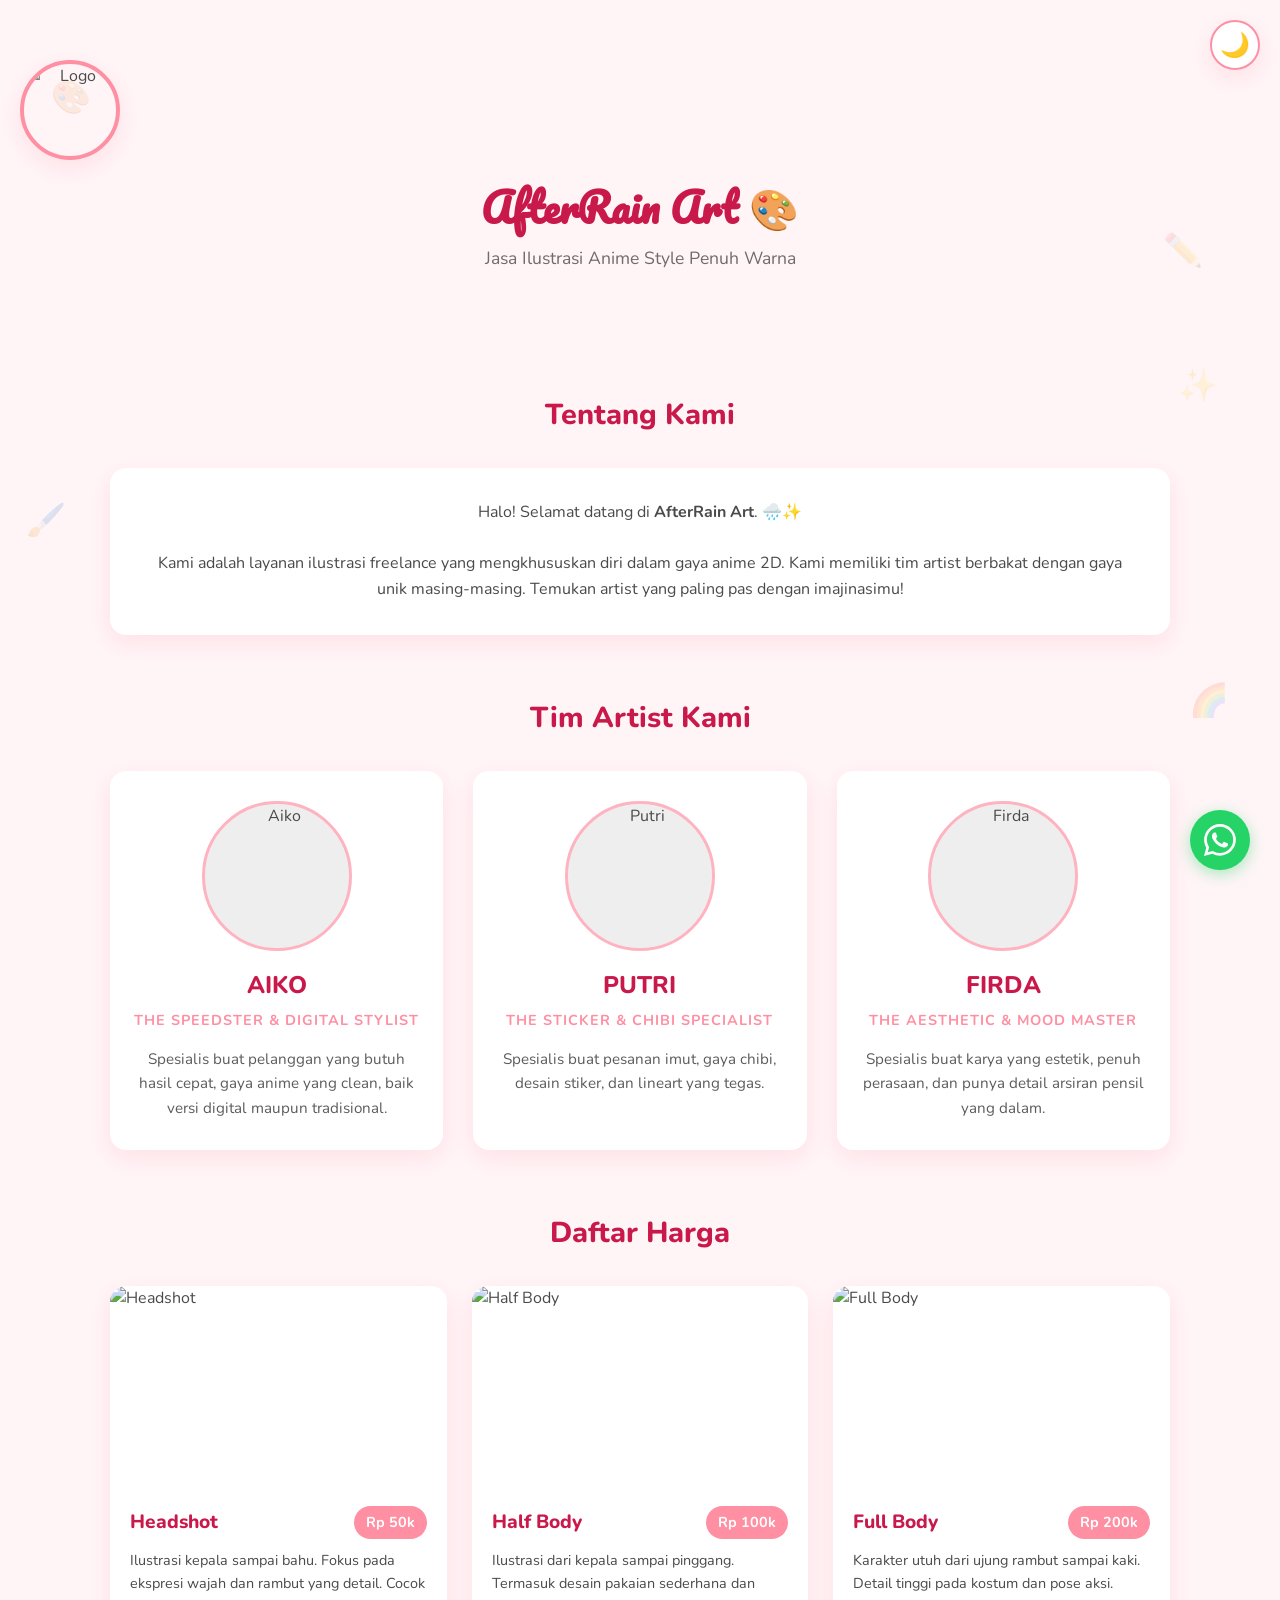
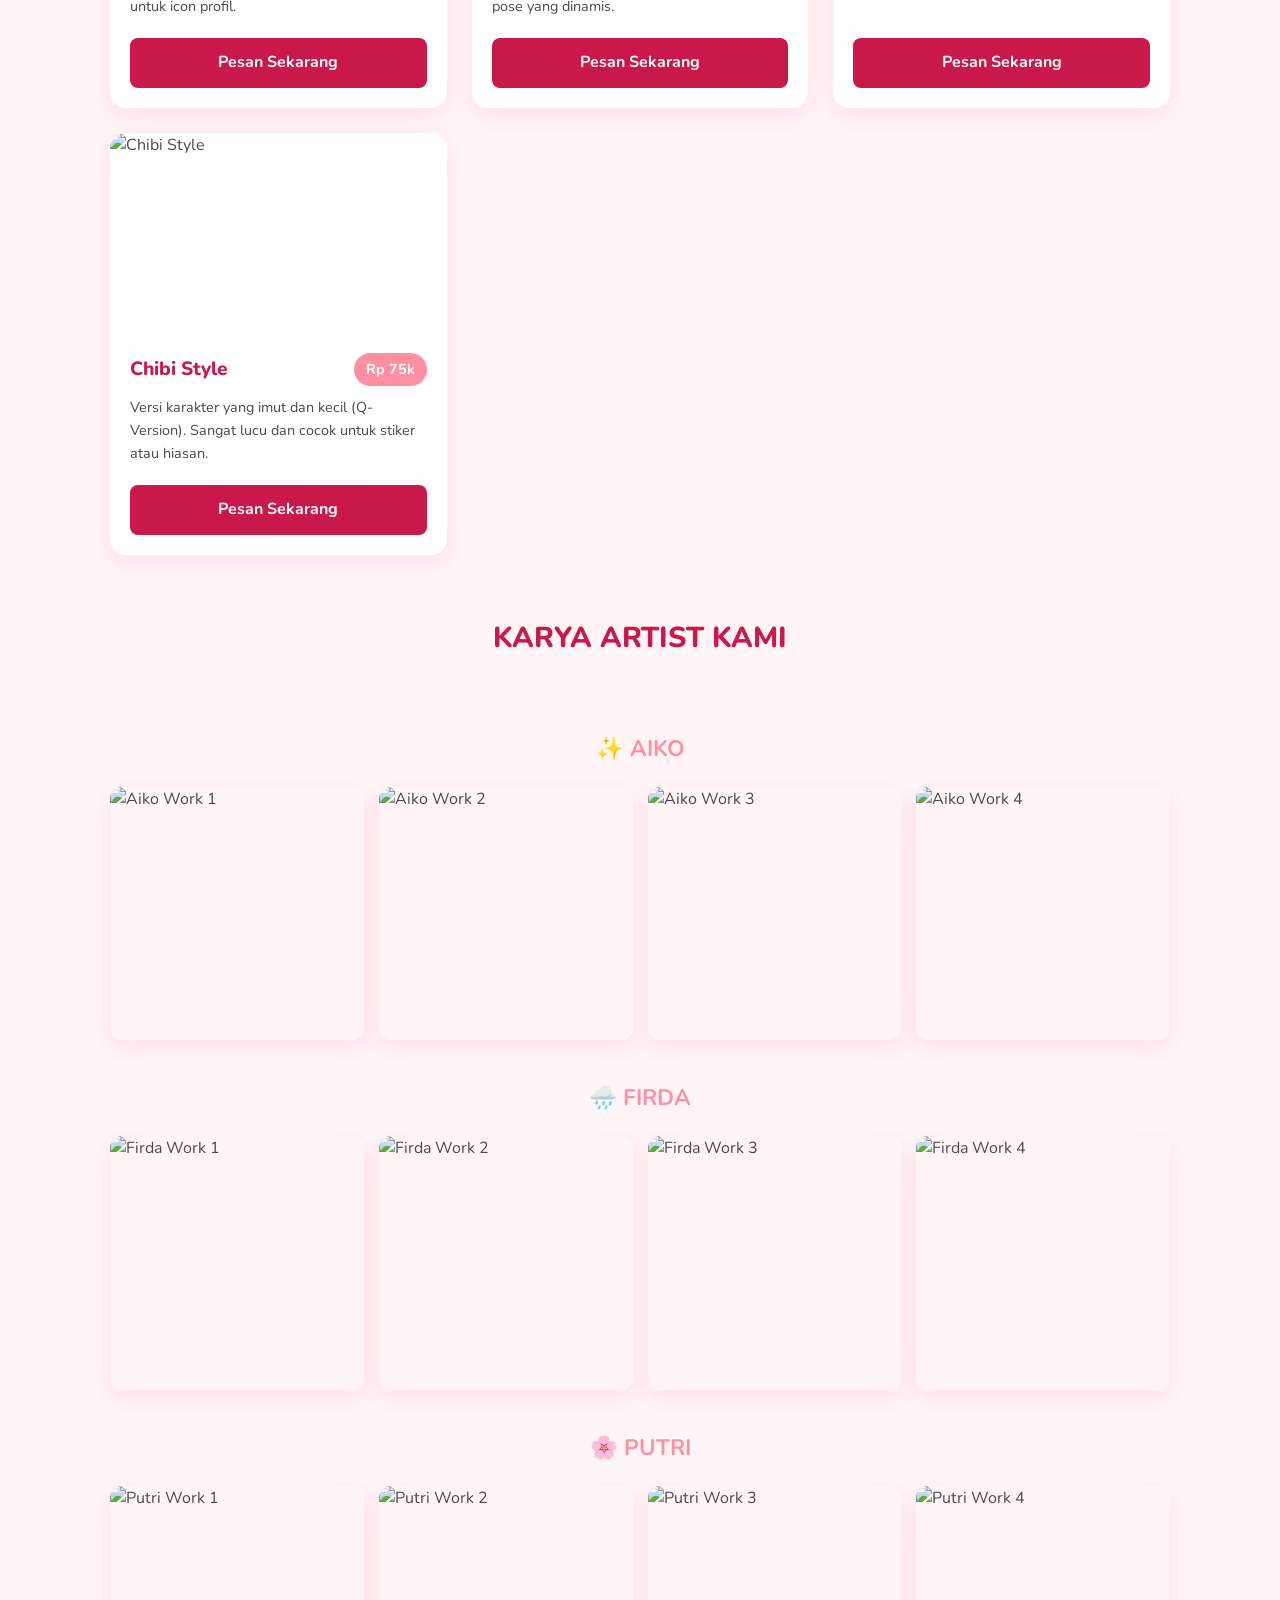
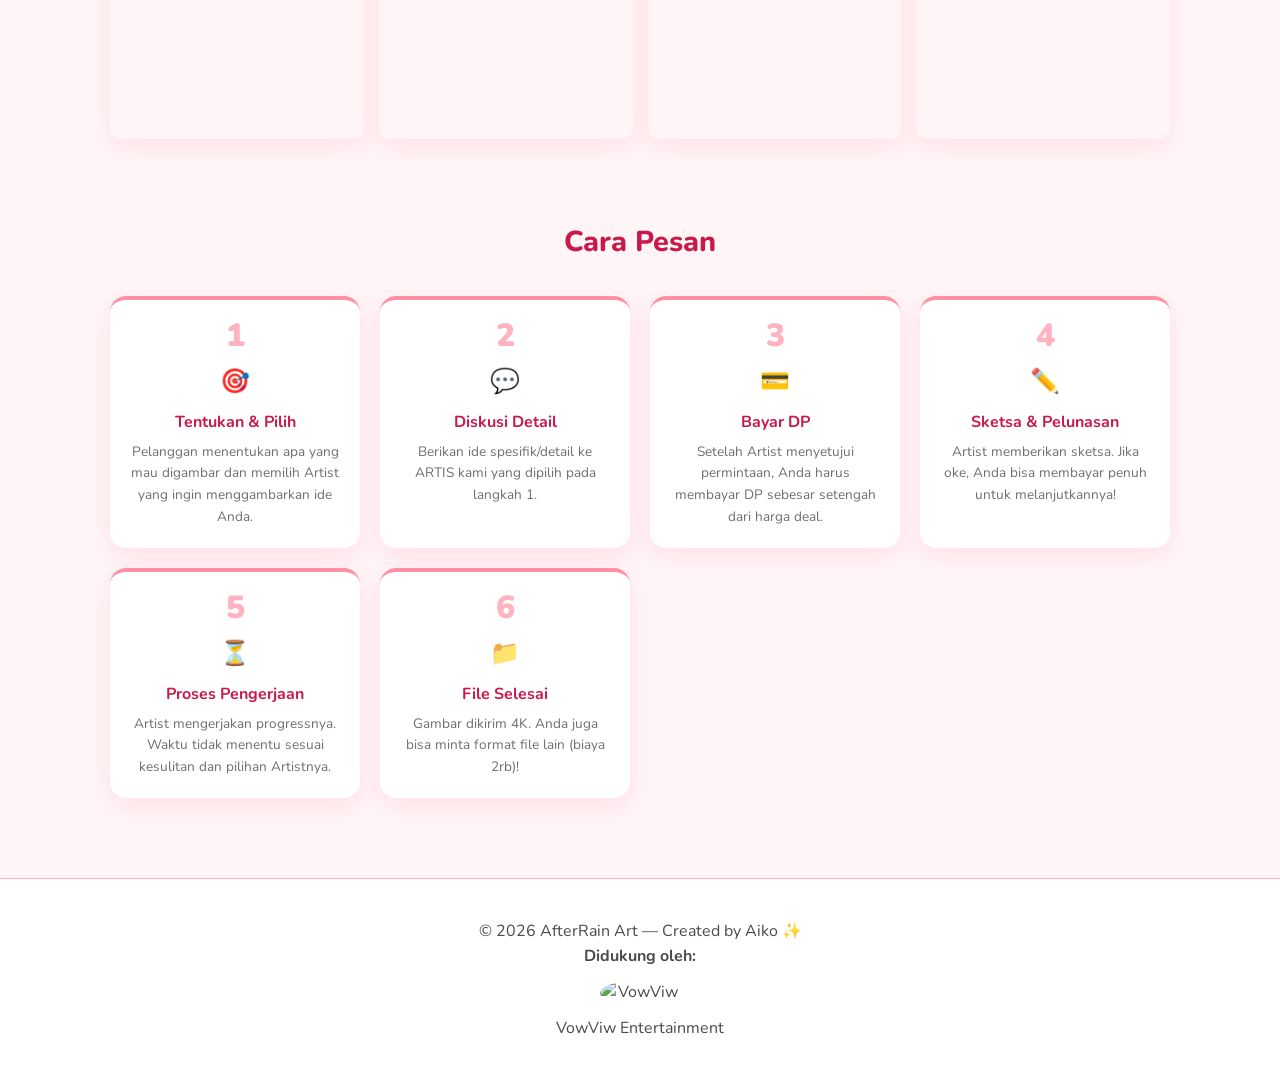
==== index.html @ 1ccbaa5d "Update index.html" ====
<!DOCTYPE html>
<html lang="id" data-theme="light">
<head>
  <meta charset="UTF-8">
  <meta name="viewport" content="width=device-width, initial-scale=1.0">
  <link rel="icon" href="https://i.ibb.co.com/21gtvQNk/Whats-App-Image-2026-04-04-at-14-45-13.jpg">
  <title>AfterRain Art 🎨</title>
  
  <!-- Google Fonts -->
  <link href="https://fonts.googleapis.com/css2?family=Nunito:wght@400;600;700;800;900&family=Pacifico&display=swap" rel="stylesheet">
  
  <!-- Link ke CSS Eksternal -->
  <link rel="stylesheet" href="style.css">
</head>
<body>

  <!-- DARK MODE TOGGLE -->
  <button class="dark-toggle" onclick="toggleDark()" title="Toggle Dark Mode">🌙</button>

  <!-- FLOATING EMOJIS (Art Theme) -->
  <span class="floating-emoji" style="top:8%;left:4%">🎨</span>
  <span class="floating-emoji" style="top:25%;right:6%">✏️</span>
  <span class="floating-emoji" style="top:55%;left:2%">🖌️</span>
  <span class="floating-emoji" style="top:75%;right:4%">🌈</span>
  <span class="floating-emoji" style="top:40%;left:92%">✨</span>
  <span class="floating-emoji" style="top:65%;left:88%">💜</span>

  <!-- HEADER -->
  <header>
    <img src="https://i.ibb.co.com/21gtvQNk/Whats-App-Image-2026-04-04-at-14-45-13.jpg" alt="Logo" class="logo">
    <h1>AfterRain Art 🎨</h1>
    <p class="tagline">Jasa Ilustrasi Anime Style Penuh Warna</p>
  </header>

  <!-- MAIN -->
  <div class="container">
    
    <!-- ABOUT SECTION -->
    <section>
      <div class="section-title">Tentang Kami</div>
      <div class="box">
        <p>
          Halo! Selamat datang di <strong>AfterRain Art</strong>. 🌧️✨<br><br>
          Kami adalah layanan ilustrasi freelance yang mengkhususkan diri dalam gaya anime 2D. 
          Kami memiliki tim artist berbakat dengan gaya unik masing-masing. Temukan artist yang paling pas dengan imajinasimu!
        </p>
      </div>
    </section>

    <!-- ARTIST SECTION -->
    <section>
      <div class="section-title">Tim Artist Kami</div>
      <div class="artist-grid">
        
        <!-- Artist 1: Aiko (IMAGE UPDATED) -->
        <div class="artist-card sparkle-wrap">
          <img src="https://i.ibb.co.com/xqXXC20g/784ff6a4-e04f-4d15-8c42-9e810b858969.jpg" alt="Aiko" class="artist-avatar">
          <div class="artist-name">AIKO</div>
          <div class="artist-role">The Speedster & Digital Stylist</div>
          <p class="artist-desc">
            Spesialis buat pelanggan yang butuh hasil cepat, gaya anime yang clean, baik versi digital maupun tradisional.
          </p>
        </div>

        <!-- Artist 2: Putri -->
        <div class="artist-card sparkle-wrap">
          <img src="https://i.ibb.co.com/Wv0dYKW0/30b55329-db77-4106-92f3-3477d411d80a.jpg" alt="Putri" class="artist-avatar">
          <div class="artist-name">PUTRI</div>
          <div class="artist-role">The Sticker & Chibi Specialist</div>
          <p class="artist-desc">
            Spesialis buat pesanan imut, gaya chibi, desain stiker, dan lineart yang tegas.
          </p>
        </div>

        <!-- Artist 3: Firda -->
        <div class="artist-card sparkle-wrap">
          <img src="https://i.ibb.co.com/5XZSPDzZ/600d1f4d-9a66-4bb7-be14-8876fc3284b3.jpg" alt="Firda" class="artist-avatar">
          <div class="artist-name">FIRDA</div>
          <div class="artist-role">The Aesthetic & Mood Master</div>
          <p class="artist-desc">
            Spesialis buat karya yang estetik, penuh perasaan, dan punya detail arsiran pensil yang dalam.
          </p>
        </div>

      </div>
    </section>

    <!-- PRICING SECTION -->
    <section>
      <div class="section-title">Daftar Harga</div>
      <div class="pricing-grid">
        
        <!-- Card 1: Headshot -->
        <div class="price-card sparkle-wrap">
          <img src="https://picsum.photos/seed/animehead/400/300" alt="Headshot" class="price-img">
          <div class="price-content">
            <div class="price-header">
              <span class="price-title">Headshot</span>
              <span class="price-tag">Rp 50k</span>
            </div>
            <p class="price-desc">Ilustrasi kepala sampai bahu. Fokus pada ekspresi wajah dan rambut yang detail. Cocok untuk icon profil.</p>
            <a href="https://wa.me/62895329224959?text=Halo%20AfterRain%20Art%2C%20saya%20mau%20pesan%20komisi%3A%0A-%20Tipe%3A%20Headshot%0A-%20Artist%3A%20(Sebutkan%20Artist)%0A-%20Detail%3A" target="_blank" class="price-cta">Pesan Sekarang</a>
          </div>
        </div>

        <!-- Card 2: Half Body -->
        <div class="price-card sparkle-wrap">
          <img src="https://picsum.photos/seed/animehalf/400/300" alt="Half Body" class="price-img">
          <div class="price-content">
            <div class="price-header">
              <span class="price-title">Half Body</span>
              <span class="price-tag">Rp 100k</span>
            </div>
            <p class="price-desc">Ilustrasi dari kepala sampai pinggang. Termasuk desain pakaian sederhana dan pose yang dinamis.</p>
            <a href="https://wa.me/62895329224959?text=Halo%20AfterRain%20Art%2C%20saya%20mau%20pesan%20komisi%3A%0A-%20Tipe%3A%20Half%20Body%0A-%20Artist%3A%20(Sebutkan%20Artist)%0A-%20Detail%3A" target="_blank" class="price-cta">Pesan Sekarang</a>
          </div>
        </div>

        <!-- Card 3: Full Body -->
        <div class="price-card sparkle-wrap">
          <img src="https://picsum.photos/seed/animefull/400/300" alt="Full Body" class="price-img">
          <div class="price-content">
            <div class="price-header">
              <span class="price-title">Full Body</span>
              <span class="price-tag">Rp 200k</span>
            </div>
            <p class="price-desc">Karakter utuh dari ujung rambut sampai kaki. Detail tinggi pada kostum dan pose aksi.</p>
            <a href="https://wa.me/62895329224959?text=Halo%20AfterRain%20Art%2C%20saya%20mau%20pesan%20komisi%3A%0A-%20Tipe%3A%20Full%20Body%0A-%20Artist%3A%20(Sebutkan%20Artist)%0A-%20Detail%3A" target="_blank" class="price-cta">Pesan Sekarang</a>
          </div>
        </div>

        <!-- Card 4: Chibi Style -->
        <div class="price-card sparkle-wrap">
          <img src="https://picsum.photos/seed/animechibi/400/300" alt="Chibi Style" class="price-img">
          <div class="price-content">
            <div class="price-header">
              <span class="price-title">Chibi Style</span>
              <span class="price-tag">Rp 75k</span>
            </div>
            <p class="price-desc">Versi karakter yang imut dan kecil (Q-Version). Sangat lucu dan cocok untuk stiker atau hiasan.</p>
            <a href="https://wa.me/62895329224959?text=Halo%20AfterRain%20Art%2C%20saya%20mau%20pesan%20komisi%3A%0A-%20Tipe%3A%20Chibi%0A-%20Artist%3A%20(Sebutkan%20Artist)%0A-%20Detail%3A" target="_blank" class="price-cta">Pesan Sekarang</a>
          </div>
        </div>

      </div>
    </section>

    <!-- PORTFOLIO SECTION -->
    <section>
      <div class="section-title">KARYA ARTIST KAMI</div>
      
      <!-- AIKO GALLERY -->
      <div class="sub-section-title">✨ AIKO</div>
      <div class="gallery-grid">
        <div class="gallery-item"><img src="https://i.ibb.co.com/gbmxTDj4/7733d6c6-5fa5-487b-95b6-c2cf8d25ffe1.jpg" alt="Aiko Work 1"><div class="gallery-overlay">See Details</div></div>
        <div class="gallery-item"><img src="https://i.ibb.co.com/1JmCqsj5/923be934-fb14-4dfd-b217-e1c72b552e2d.jpg" alt="Aiko Work 2"><div class="gallery-overlay">See Details</div></div>
        <div class="gallery-item"><img src="https://i.ibb.co.com/tT4MTTzC/a38a170e-d8ed-4167-a882-a8a4b6c1fabf.jpg" alt="Aiko Work 3"><div class="gallery-overlay">See Details</div></div>
        <div class="gallery-item"><img src="https://i.ibb.co.com/V1MRHW0/wmremove-transformed.png" alt="Aiko Work 4"><div class="gallery-overlay">See Details</div></div>
      </div>

      <!-- FIRDA GALLERY -->
      <div class="sub-section-title">🌧️ FIRDA</div>
      <div class="gallery-grid">
        <div class="gallery-item"><img src="https://i.ibb.co.com/VcT0dgm5/image-1.jpg" alt="Firda Work 1"><div class="gallery-overlay">See Details</div></div>
        <div class="gallery-item"><img src="https://i.ibb.co.com/T9bBrCc/image-2.jpg" alt="Firda Work 2"><div class="gallery-overlay">See Details</div></div>
        <div class="gallery-item"><img src="https://i.ibb.co.com/sJbTrknf/phototune-ai-1778732350.png" alt="Firda Work 3"><div class="gallery-overlay">See Details</div></div>
        <div class="gallery-item"><img src="https://i.ibb.co.com/Fkd9bHbd/phototune-ai-1778732775.png" alt="Firda Work 4"><div class="gallery-overlay">See Details</div></div>
      </div>

      <!-- PUTRI GALLERY -->
      <div class="sub-section-title">🌸 PUTRI</div>
      <div class="gallery-grid">
        <div class="gallery-item"><img src="https://picsum.photos/seed/art-putri-1/300/300" alt="Putri Work 1"><div class="gallery-overlay">See Details</div></div>
        <div class="gallery-item"><img src="https://picsum.photos/seed/art-putri-2/300/300" alt="Putri Work 2"><div class="gallery-overlay">See Details</div></div>
        <div class="gallery-item"><img src="https://picsum.photos/seed/art-putri-3/300/300" alt="Putri Work 3"><div class="gallery-overlay">See Details</div></div>
        <div class="gallery-item"><img src="https://picsum.photos/seed/art-putri-4/300/300" alt="Putri Work 4"><div class="gallery-overlay">See Details</div></div>
      </div>

    </section>

    <!-- HOW TO ORDER SECTION -->
    <section>
      <div class="section-title">Cara Pesan</div>
      <div class="steps-container">
        <div class="step-card">
          <div class="step-num">1</div>
          <span class="step-icon">🎯</span>
          <div class="step-text">Tentukan & Pilih</div>
          <div class="step-desc">Pelanggan menentukan apa yang mau digambar dan memilih Artist yang ingin menggambarkan ide Anda.</div>
        </div>
        <div class="step-card">
          <div class="step-num">2</div>
          <span class="step-icon">💬</span>
          <div class="step-text">Diskusi Detail</div>
          <div class="step-desc">Berikan ide spesifik/detail ke ARTIS kami yang dipilih pada langkah 1.</div>
        </div>
        <div class="step-card">
          <div class="step-num">3</div>
          <span class="step-icon">💳</span>
          <div class="step-text">Bayar DP</div>
          <div class="step-desc">Setelah Artist menyetujui permintaan, Anda harus membayar DP sebesar setengah dari harga deal.</div>
        </div>
        <div class="step-card">
          <div class="step-num">4</div>
          <span class="step-icon">✏️</span>
          <div class="step-text">Sketsa & Pelunasan</div>
          <div class="step-desc">Artist memberikan sketsa. Jika oke, Anda bisa membayar penuh untuk melanjutkannya!</div>
        </div>
        <div class="step-card">
          <div class="step-num">5</div>
          <span class="step-icon">⏳</span>
          <div class="step-text">Proses Pengerjaan</div>
          <div class="step-desc">Artist mengerjakan progressnya. Waktu tidak menentu sesuai kesulitan dan pilihan Artistnya.</div>
        </div>
        <div class="step-card">
          <div class="step-num">6</div>
          <span class="step-icon">📁</span>
          <div class="step-text">File Selesai</div>
          <div class="step-desc">Gambar dikirim 4K. Anda juga bisa minta format file lain (biaya 2rb)!</div>
        </div>
      </div>
    </section>

  </div>

  <!-- FOOTER -->
  <footer>
    <p>© 2026 AfterRain Art — Created by Aiko ✨</p>
    <p><strong>Didukung oleh:</strong></p>
    <img src="https://i.ibb.co.com/chgNwbpV/VVe-Logo.png" alt="VowViw" class="footer-logo">
    <p>VowViw Entertainment</p>
  </footer>

  <!-- FLOATING WA BUTTON -->
  <a href="https://wa.me/62895329224959?text=Halo%20AfterRain%20Art%2C%20saya%20tertarik%20untuk%20komisi..." class="wa-float" target="_blank" title="Chat WhatsApp">
    <svg xmlns="http://www.w3.org/2000/svg" width="32" height="32" fill="currentColor" viewBox="0 0 16 16">
      <path d="M13.601 2.326A7.854 7.854 0 0 0 7.994 0C3.627 0 .068 3.558.064 7.926c0 1.399.366 2.76 1.057 3.965L0 16l4.204-1.102a7.933 7.933 0 0 0 3.79.965h.004c4.368 0 7.926-3.558 7.93-7.93A7.898 7.898 0 0 0 13.6 2.326zM7.994 14.521a6.573 6.573 0 0 1-3.356-.92l-.24-.144-2.494.654.666-2.433-.156-.251a6.56 6.56 0 0 1-1.007-3.505c0-3.626 2.957-6.584 6.591-6.584a6.56 6.56 0 0 1 4.66 1.931 6.557 6.557 0 0 1 1.928 4.66c-.004 3.639-2.961 6.592-6.592 6.592zm3.615-4.934c-.197-.099-1.17-.578-1.353-.646-.182-.065-.315-.099-.445.099-.133.197-.513.646-.627.775-.114.133-.232.148-.43.05-.197-.1-.836-.308-1.592-.985-.59-.525-.985-1.175-1.103-1.372-.114-.198-.011-.304.088-.403.087-.088.197-.232.296-.346.1-.114.133-.198.198-.33.065-.134.034-.248-.015-.347-.05-.099-.445-1.076-.612-1.47-.16-.389-.323-.335-.445-.34-.114-.007-.247-.007-.38-.007a.729.729 0 0 0-.529.247c-.182.198-.691.677-.691 1.654 0 .977.71 1.916.81 2.049.098.133 1.394 2.132 3.383 2.992.47.205.84.326 1.129.418.475.152.904.129 1.246.08.38-.058 1.171-.48 1.338-.943.164-.464.164-.86.114-.943-.049-.084-.182-.133-.38-.232z"/>
    </svg>
  </a>

  <!-- Link ke JS Eksternal -->
  <script src="script.js"></script>
</body>
</html>
---- style.css ----
/* ================================================================
   VARIABLES & RESET
=============================================================== */
:root {
  --bg-color: #fff5f7;
  --text-color: #4a4a4a;
  --card-bg: #ffffff;
  --primary: #ff8fa3;
  --secondary: #c9184a;
  --accent: #ffb3c1;
  --shadow: 0 8px 24px rgba(255, 143, 163, 0.2);
  --border-radius: 16px;
}

[data-theme='dark'] {
  --bg-color: #1a1a2e;
  --text-color: #e0e0e0;
  --card-bg: #16213e;
  --primary: #e94560;
  --secondary: #ff2e63;
  --accent: #0f3460;
  --shadow: 0 8px 24px rgba(0, 0, 0, 0.4);
}

* {
  margin: 0;
  padding: 0;
  box-sizing: border-box;
  transition: background 0.3s ease, color 0.3s ease;
}

body {
  font-family: 'Nunito', sans-serif;
  background-color: var(--bg-color);
  color: var(--text-color);
  line-height: 1.6;
  overflow-x: hidden;
  position: relative;
}

a { text-decoration: none; color: inherit; }
ul { list-style: none; }
img { max-width: 100%; display: block; }

/* ================================================================
   LAYOUT & COMPONENTS
=============================================================== */
.container {
  max-width: 1100px;
  margin: 0 auto;
  padding: 20px;
}

/* Header */
header {
  text-align: center;
  padding: 60px 20px 40px;
  animation: fadeInDown 0.8s ease;
}

.logo {
  width: 100px;
  height: 100px;
  border-radius: 50%;
  object-fit: cover;
  border: 4px solid var(--primary);
  margin-bottom: 15px;
  box-shadow: var(--shadow);
}

header h1 {
  font-family: 'Pacifico', cursive;
  font-size: 2.5rem;
  color: var(--secondary);
  margin-bottom: 5px;
}

.tagline {
  font-size: 1.1rem;
  opacity: 0.8;
}

/* Section Titles */
.section-title {
  text-align: center;
  font-size: 1.8rem;
  color: var(--secondary);
  margin: 60px 0 30px;
  position: relative;
  display: inline-block;
  width: 100%;
  font-weight: 800;
}

.sub-section-title {
  text-align: center;
  font-size: 1.4rem;
  color: var(--primary);
  margin: 40px 0 20px;
  font-weight: 700;
}

/* Box & Cards */
.box {
  background: var(--card-bg);
  padding: 30px;
  border-radius: var(--border-radius);
  box-shadow: var(--shadow);
  text-align: center;
  border: 2px solid transparent;
}
.box:hover { border-color: var(--primary); }

/* Artist Grid */
.artist-grid {
  display: grid;
  grid-template-columns: repeat(auto-fit, minmax(250px, 1fr));
  gap: 30px;
}

.artist-card {
  background: var(--card-bg);
  padding: 30px 20px;
  border-radius: var(--border-radius);
  text-align: center;
  box-shadow: var(--shadow);
  position: relative;
  overflow: hidden; /* Important for sparkles */
  transform: translateY(0);
  transition: transform 0.3s ease, box-shadow 0.3s ease;
}

.artist-card:hover {
  transform: translateY(-10px);
  box-shadow: 0 12px 30px rgba(255, 143, 163, 0.4);
}

.artist-avatar {
  width: 150px;
  height: 150px;
  border-radius: 50%;
  object-fit: cover;
  margin: 0 auto 15px;
  border: 3px solid var(--accent);
  background: #eee;
}

.artist-name {
  font-size: 1.5rem;
  font-weight: 800;
  color: var(--secondary);
  margin-bottom: 5px;
}

.artist-role {
  font-size: 0.9rem;
  color: var(--primary);
  font-weight: 700;
  text-transform: uppercase;
  letter-spacing: 1px;
  margin-bottom: 15px;
}

.artist-desc {
  font-size: 0.95rem;
  opacity: 0.9;
}

/* Pricing Grid */
.pricing-grid {
  display: grid;
  grid-template-columns: repeat(auto-fit, minmax(280px, 1fr));
  gap: 25px;
}

.price-card {
  background: var(--card-bg);
  border-radius: var(--border-radius);
  overflow: hidden;
  box-shadow: var(--shadow);
  position: relative;
  display: flex;
  flex-direction: column;
}

.price-img {
  width: 100%;
  height: 200px;
  object-fit: cover;
}

.price-content {
  padding: 20px;
  flex-grow: 1;
  display: flex;
  flex-direction: column;
}

.price-header {
  display: flex;
  justify-content: space-between;
  align-items: center;
  margin-bottom: 10px;
}

.price-title {
  font-weight: 800;
  font-size: 1.2rem;
  color: var(--secondary);
}

.price-tag {
  background: var(--primary);
  color: white;
  padding: 5px 12px;
  border-radius: 20px;
  font-weight: 700;
  font-size: 0.9rem;
}

.price-desc {
  font-size: 0.9rem;
  margin-bottom: 20px;
  flex-grow: 1;
}

.price-cta {
  display: block;
  text-align: center;
  background: var(--secondary);
  color: white;
  padding: 12px;
  border-radius: 8px;
  font-weight: 700;
  transition: background 0.3s;
}

.price-cta:hover { background: var(--primary); }

/* Gallery Grid */
.gallery-grid {
  display: grid;
  grid-template-columns: repeat(auto-fit, minmax(150px, 1fr));
  gap: 15px;
  margin-bottom: 20px;
}

.gallery-item {
  position: relative;
  border-radius: 12px;
  overflow: hidden;
  aspect-ratio: 1/1;
  cursor: pointer;
  box-shadow: var(--shadow);
}

.gallery-item img {
  width: 100%;
  height: 100%;
  object-fit: cover;
  transition: transform 0.5s ease;
}

.gallery-item:hover img {
  transform: scale(1.1);
}

.gallery-overlay {
  position: absolute;
  inset: 0;
  background: rgba(255, 143, 163, 0.8);
  display: flex;
  justify-content: center;
  align-items: center;
  color: white;
  font-weight: 700;
  opacity: 0;
  transition: opacity 0.3s ease;
}

.gallery-item:hover .gallery-overlay {
  opacity: 1;
}

/* Steps Section */
.steps-container {
  display: grid;
  grid-template-columns: repeat(auto-fit, minmax(200px, 1fr));
  gap: 20px;
}

.step-card {
  background: var(--card-bg);
  padding: 20px;
  border-radius: var(--border-radius);
  text-align: center;
  box-shadow: var(--shadow);
  border-top: 4px solid var(--primary);
}

.step-num {
  font-size: 2rem;
  font-weight: 900;
  color: var(--accent);
  line-height: 1;
  margin-bottom: 5px;
}

.step-icon {
  font-size: 1.5rem;
  display: block;
  margin: 10px 0;
}

.step-text {
  font-weight: 700;
  color: var(--secondary);
  margin-bottom: 5px;
}

.step-desc {
  font-size: 0.85rem;
  opacity: 0.8;
}

/* Footer */
footer {
  text-align: center;
  padding: 40px 20px;
  margin-top: 60px;
  background: var(--card-bg);
  border-top: 1px solid var(--accent);
}

.footer-logo {
  width: 80px;
  margin: 10px auto;
  border-radius: 50%;
}

/* Floating Elements */
.dark-toggle {
  position: fixed;
  top: 20px;
  right: 20px;
  background: var(--card-bg);
  border: 2px solid var(--primary);
  color: var(--text-color);
  width: 50px;
  height: 50px;
  border-radius: 50%;
  font-size: 1.5rem;
  cursor: pointer;
  z-index: 1000;
  box-shadow: var(--shadow);
  display: flex;
  align-items: center;
  justify-content: center;
}

.dark-toggle:hover { background: var(--primary); color: white; }

.wa-float {
  position: fixed;
  bottom: 30px;
  right: 30px;
  background: #25D366;
  color: white;
  width: 60px;
  height: 60px;
  border-radius: 50%;
  display: flex;
  align-items: center;
  justify-content: center;
  box-shadow: 0 4px 15px rgba(37, 211, 102, 0.4);
  z-index: 1000;
  transition: transform 0.3s;
}

.wa-float:hover { transform: scale(1.1); }

.floating-emoji {
  position: fixed;
  font-size: 2rem;
  opacity: 0.15;
  z-index: -1;
  animation: floatEmoji 10s infinite ease-in-out;
  pointer-events: none;
}

/* Animations */
@keyframes floatEmoji {
  0%, 100% { transform: translateY(0) rotate(0deg); }
  50% { transform: translateY(-20px) rotate(10deg); }
}

@keyframes fadeInDown {
  from { opacity: 0; transform: translateY(-30px); }
  to { opacity: 1; transform: translateY(0); }
}

/* Sparkle Effect CSS */
.sparkle {
  position: absolute;
  pointer-events: none;
  animation: fadeUp 0.9s forwards;
  font-size: 1.2rem;
  z-index: 10;
}

@keyframes fadeUp {
  0% { opacity: 1; transform: translateY(0) scale(1); }
  100% { opacity: 0; transform: translateY(-50px) scale(0.5); }
}
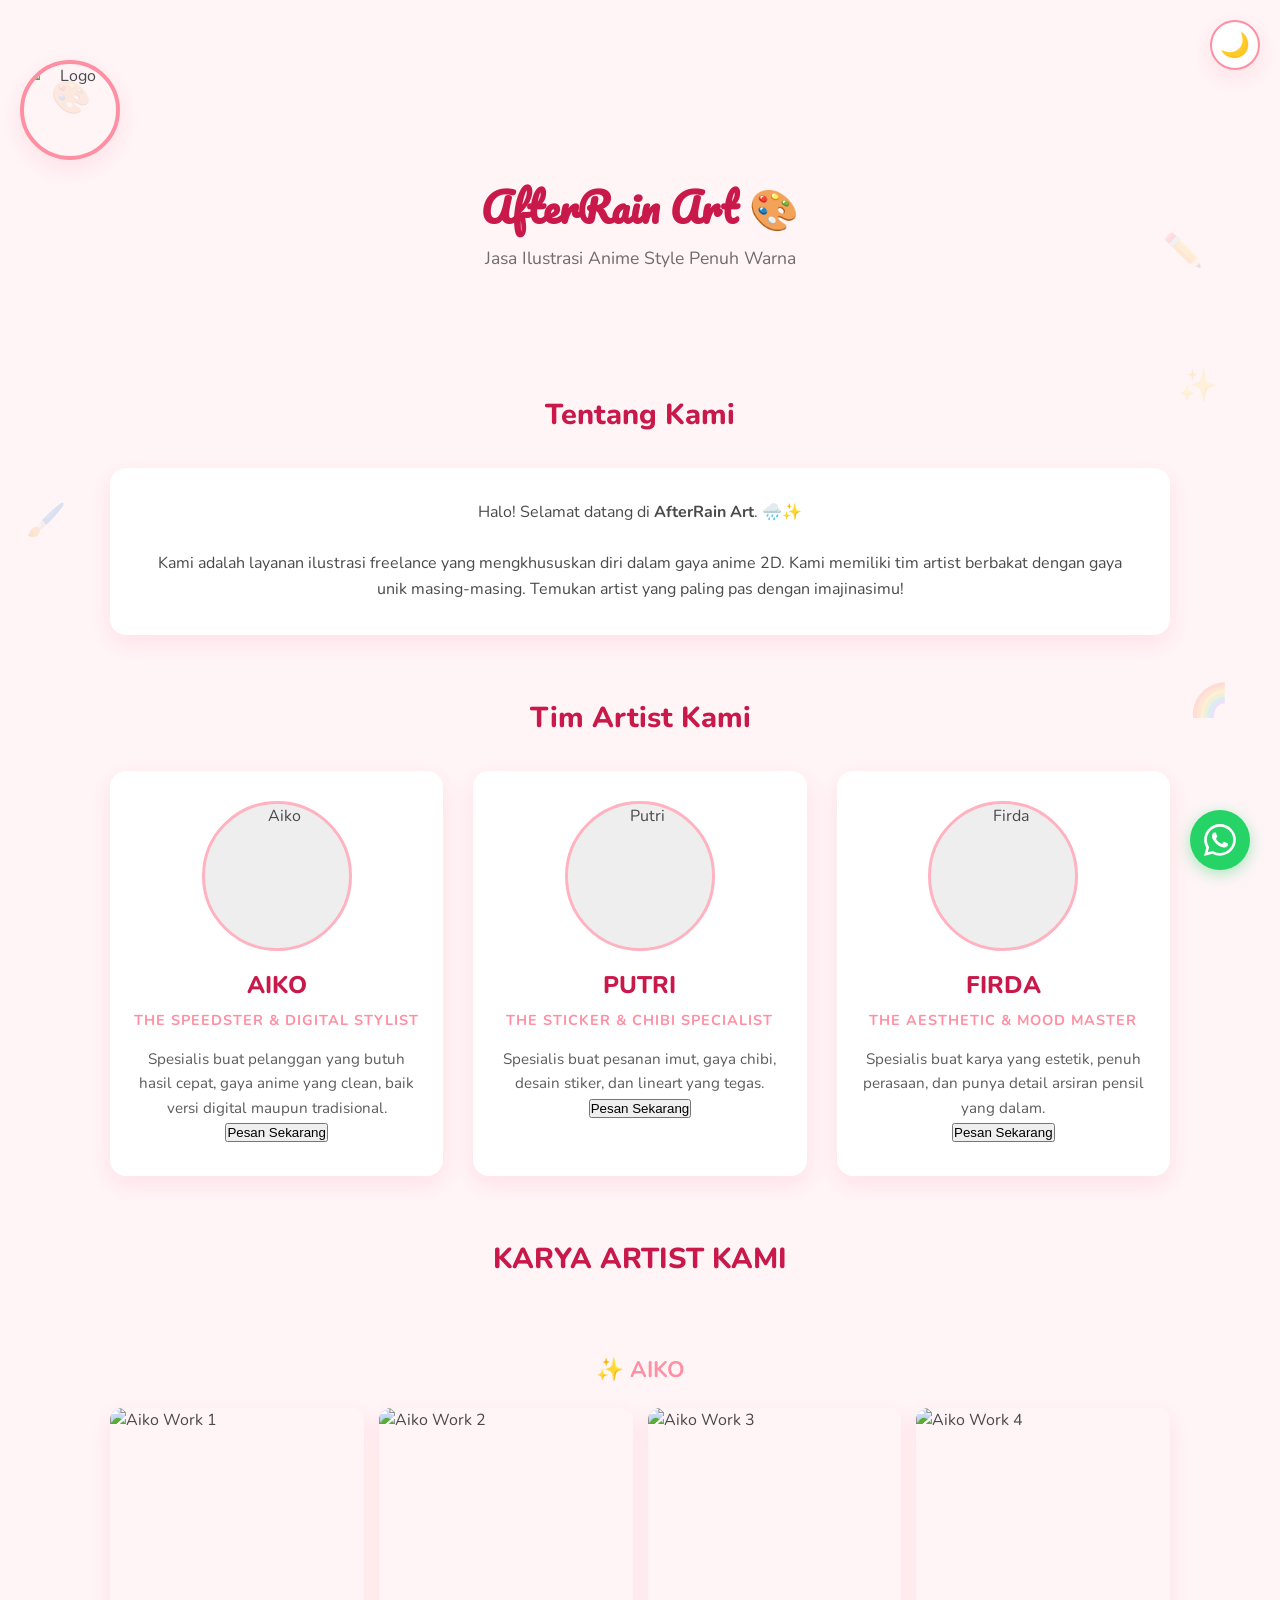
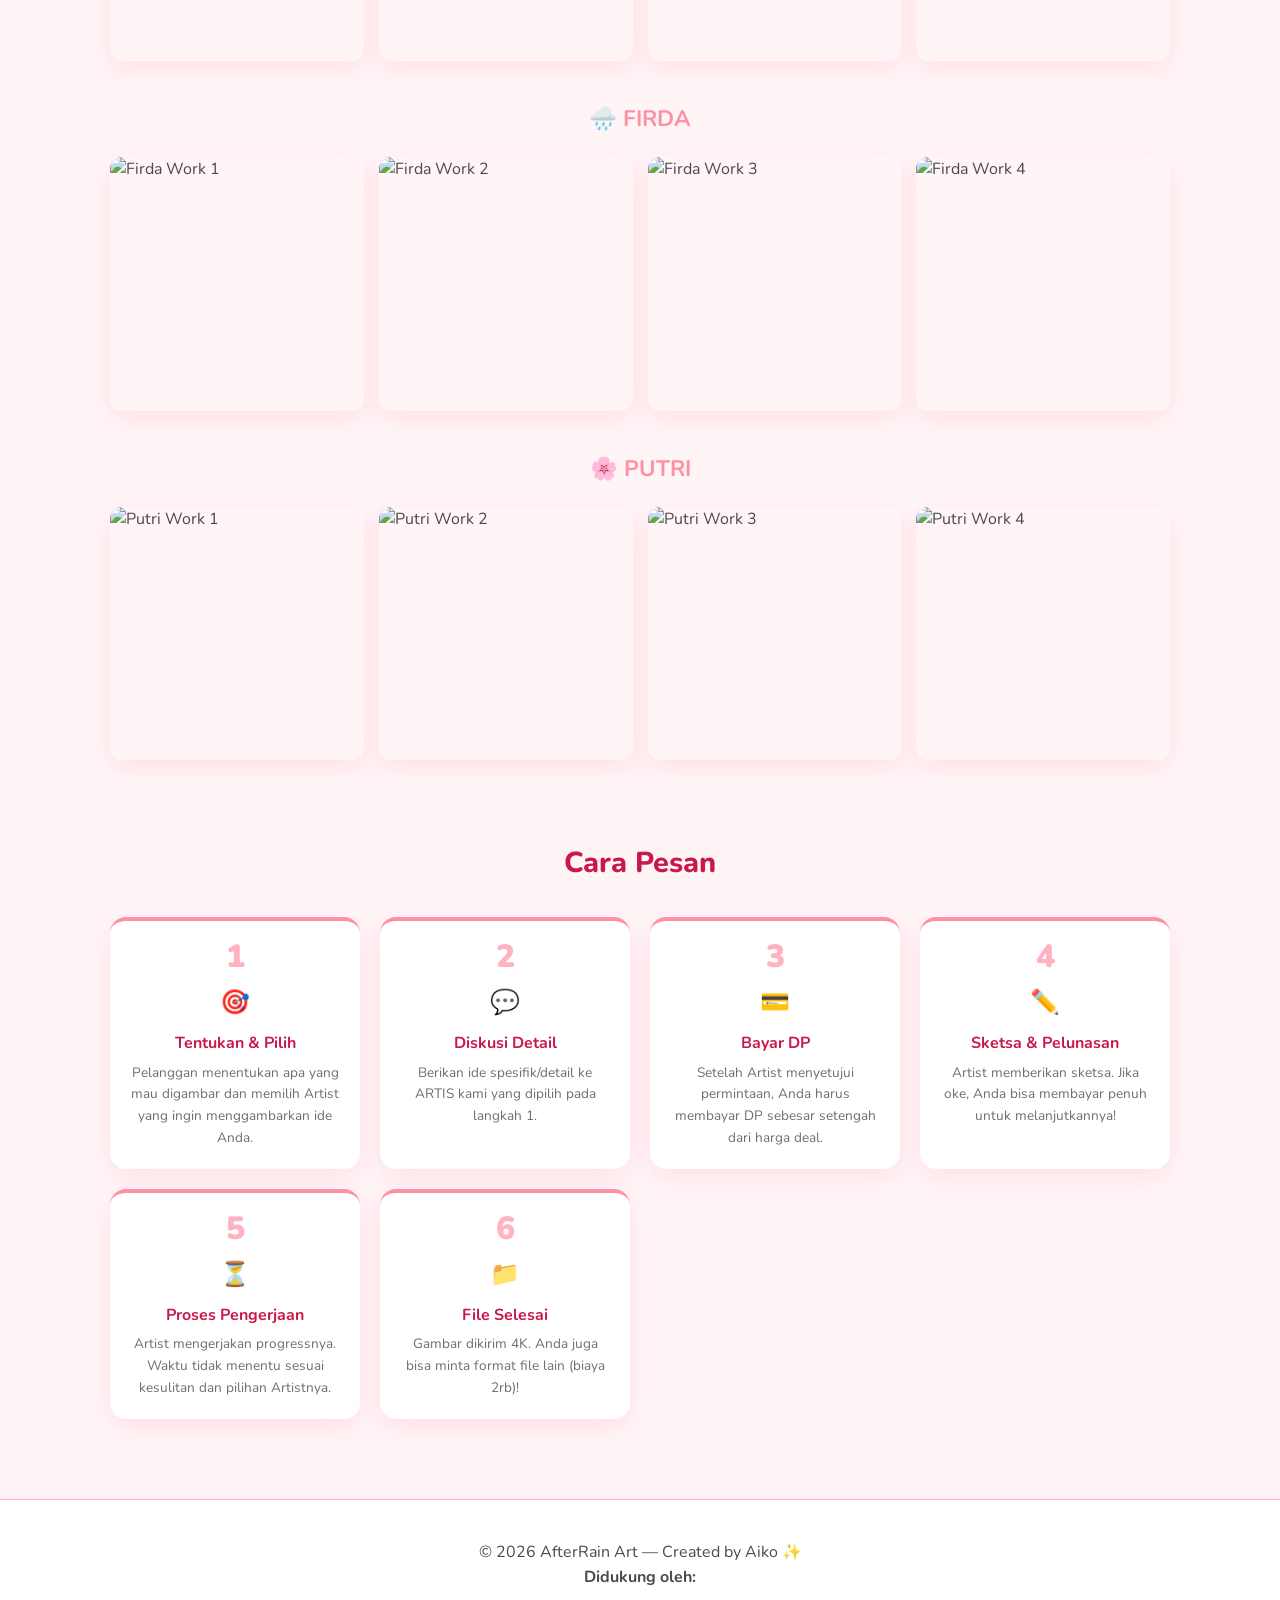
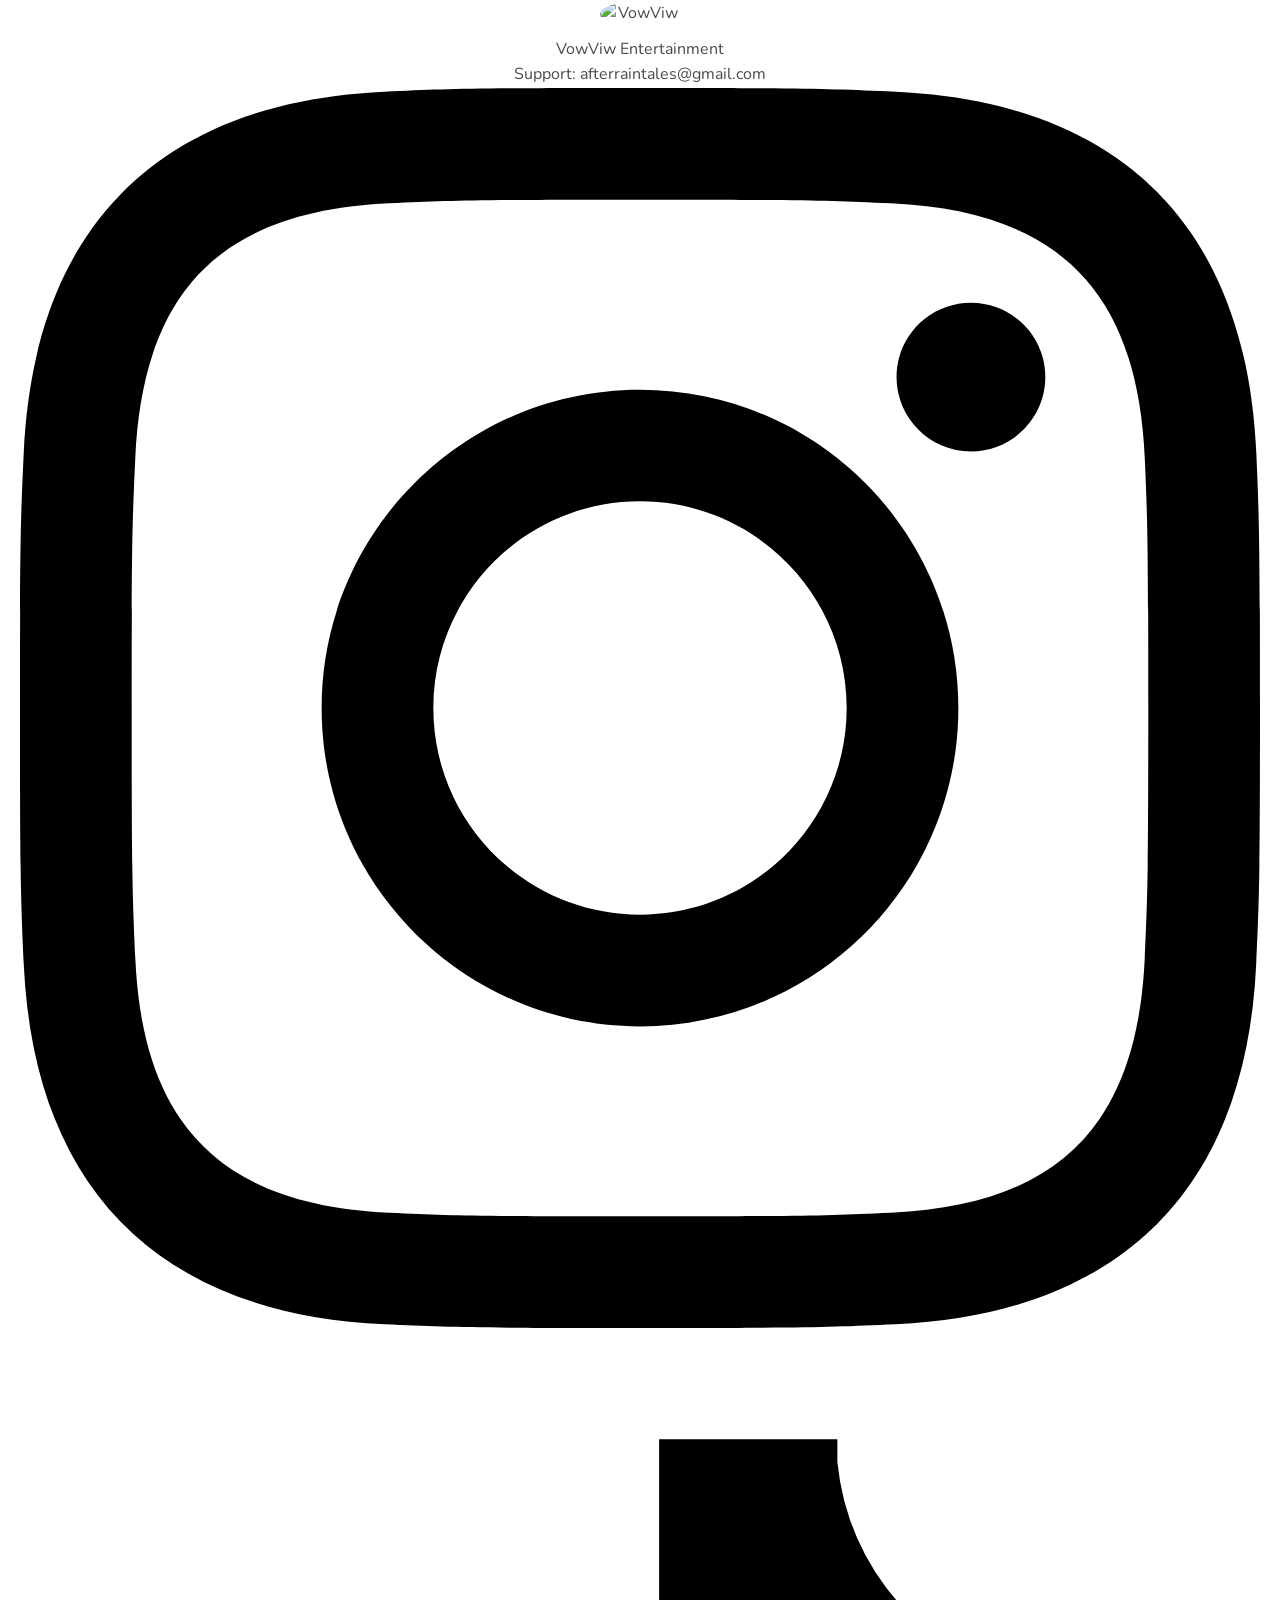
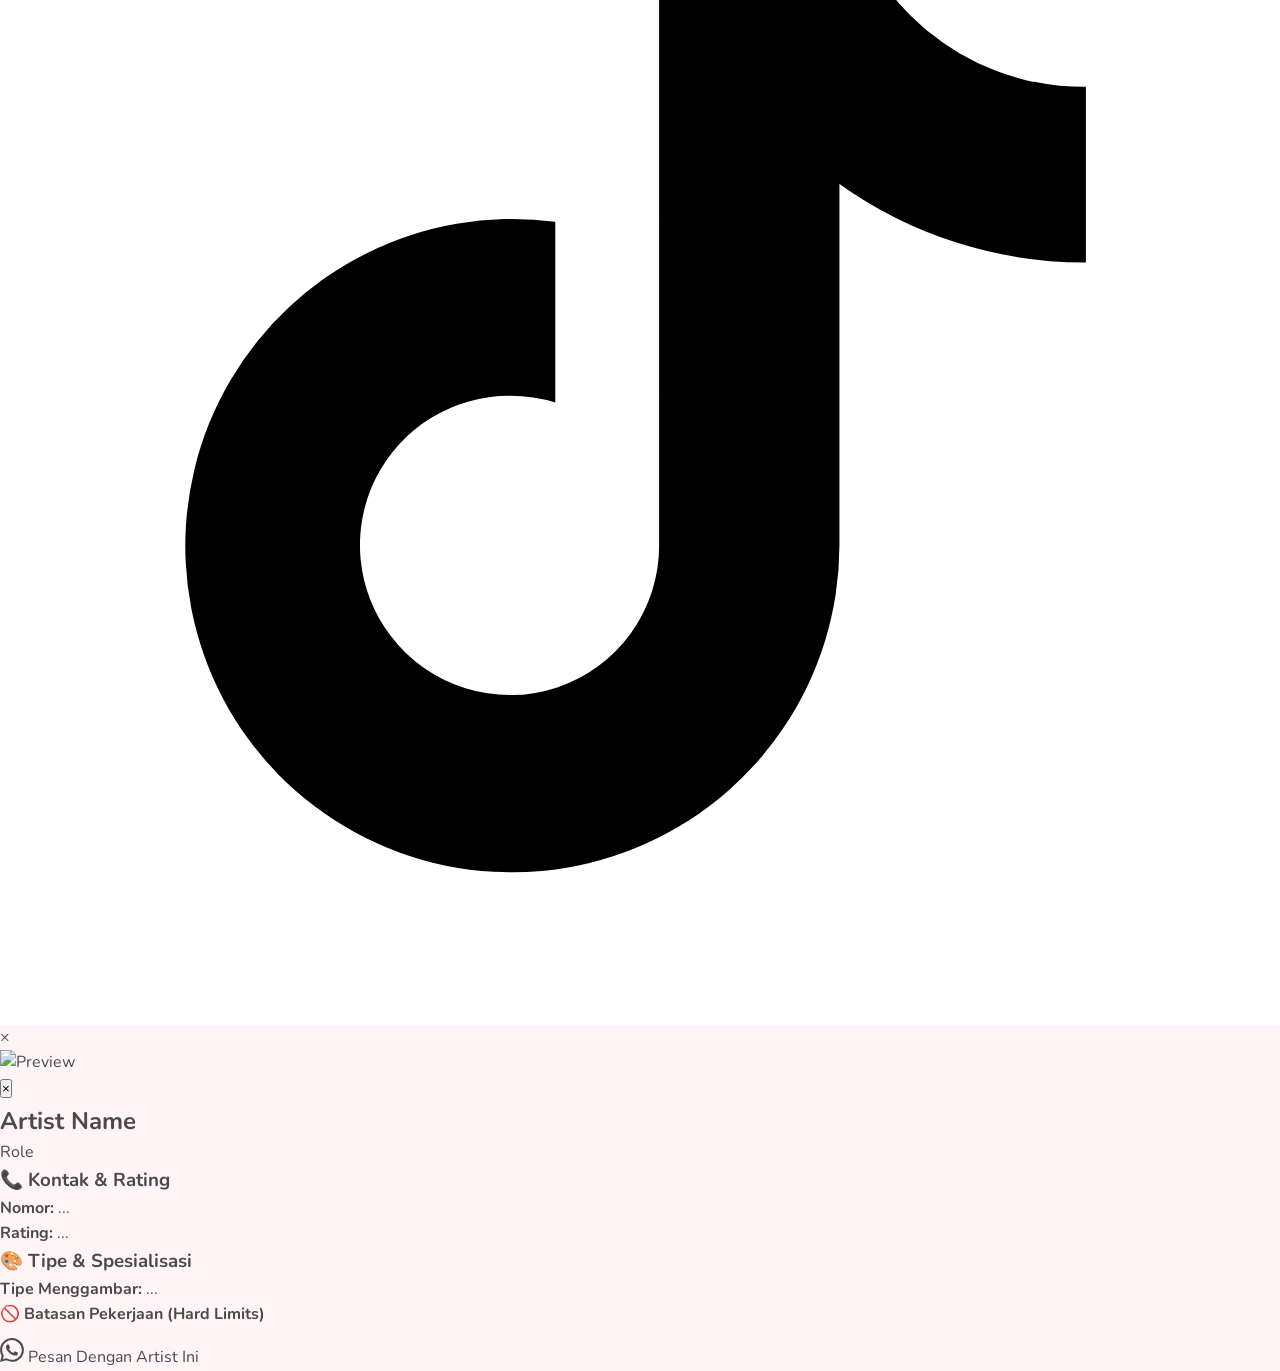
==== commit fe9d4dd1: "Update index.html" ====
--- a/index.html
+++ b/index.html
@@ -52,94 +52,44 @@
       <div class="section-title">Tim Artist Kami</div>
       <div class="artist-grid">
         
-        <!-- Artist 1: Aiko (IMAGE UPDATED) -->
+        <!-- Artist 1: Aiko -->
         <div class="artist-card sparkle-wrap">
           <img src="https://i.ibb.co.com/xqXXC20g/784ff6a4-e04f-4d15-8c42-9e810b858969.jpg" alt="Aiko" class="artist-avatar">
-          <div class="artist-name">AIKO</div>
-          <div class="artist-role">The Speedster & Digital Stylist</div>
-          <p class="artist-desc">
-            Spesialis buat pelanggan yang butuh hasil cepat, gaya anime yang clean, baik versi digital maupun tradisional.
-          </p>
+          <div>
+            <div class="artist-name">AIKO</div>
+            <div class="artist-role">The Speedster & Digital Stylist</div>
+            <p class="artist-desc">
+              Spesialis buat pelanggan yang butuh hasil cepat, gaya anime yang clean, baik versi digital maupun tradisional.
+            </p>
+          </div>
+          <!-- Tombol Pesan Baru -->
+          <button class="btn-artist-order" data-artist="aiko">Pesan Sekarang</button>
         </div>
 
         <!-- Artist 2: Putri -->
         <div class="artist-card sparkle-wrap">
           <img src="https://i.ibb.co.com/Wv0dYKW0/30b55329-db77-4106-92f3-3477d411d80a.jpg" alt="Putri" class="artist-avatar">
-          <div class="artist-name">PUTRI</div>
-          <div class="artist-role">The Sticker & Chibi Specialist</div>
-          <p class="artist-desc">
-            Spesialis buat pesanan imut, gaya chibi, desain stiker, dan lineart yang tegas.
-          </p>
+          <div>
+            <div class="artist-name">PUTRI</div>
+            <div class="artist-role">The Sticker & Chibi Specialist</div>
+            <p class="artist-desc">
+              Spesialis buat pesanan imut, gaya chibi, desain stiker, dan lineart yang tegas.
+            </p>
+          </div>
+          <button class="btn-artist-order" data-artist="putri">Pesan Sekarang</button>
         </div>
 
         <!-- Artist 3: Firda -->
         <div class="artist-card sparkle-wrap">
           <img src="https://i.ibb.co.com/5XZSPDzZ/600d1f4d-9a66-4bb7-be14-8876fc3284b3.jpg" alt="Firda" class="artist-avatar">
-          <div class="artist-name">FIRDA</div>
-          <div class="artist-role">The Aesthetic & Mood Master</div>
-          <p class="artist-desc">
-            Spesialis buat karya yang estetik, penuh perasaan, dan punya detail arsiran pensil yang dalam.
-          </p>
-        </div>
-
-      </div>
-    </section>
-
-    <!-- PRICING SECTION -->
-    <section>
-      <div class="section-title">Daftar Harga</div>
-      <div class="pricing-grid">
-        
-        <!-- Card 1: Headshot -->
-        <div class="price-card sparkle-wrap">
-          <img src="https://picsum.photos/seed/animehead/400/300" alt="Headshot" class="price-img">
-          <div class="price-content">
-            <div class="price-header">
-              <span class="price-title">Headshot</span>
-              <span class="price-tag">Rp 50k</span>
-            </div>
-            <p class="price-desc">Ilustrasi kepala sampai bahu. Fokus pada ekspresi wajah dan rambut yang detail. Cocok untuk icon profil.</p>
-            <a href="https://wa.me/62895329224959?text=Halo%20AfterRain%20Art%2C%20saya%20mau%20pesan%20komisi%3A%0A-%20Tipe%3A%20Headshot%0A-%20Artist%3A%20(Sebutkan%20Artist)%0A-%20Detail%3A" target="_blank" class="price-cta">Pesan Sekarang</a>
+          <div>
+            <div class="artist-name">FIRDA</div>
+            <div class="artist-role">The Aesthetic & Mood Master</div>
+            <p class="artist-desc">
+              Spesialis buat karya yang estetik, penuh perasaan, dan punya detail arsiran pensil yang dalam.
+            </p>
           </div>
-        </div>
-
-        <!-- Card 2: Half Body -->
-        <div class="price-card sparkle-wrap">
-          <img src="https://picsum.photos/seed/animehalf/400/300" alt="Half Body" class="price-img">
-          <div class="price-content">
-            <div class="price-header">
-              <span class="price-title">Half Body</span>
-              <span class="price-tag">Rp 100k</span>
-            </div>
-            <p class="price-desc">Ilustrasi dari kepala sampai pinggang. Termasuk desain pakaian sederhana dan pose yang dinamis.</p>
-            <a href="https://wa.me/62895329224959?text=Halo%20AfterRain%20Art%2C%20saya%20mau%20pesan%20komisi%3A%0A-%20Tipe%3A%20Half%20Body%0A-%20Artist%3A%20(Sebutkan%20Artist)%0A-%20Detail%3A" target="_blank" class="price-cta">Pesan Sekarang</a>
-          </div>
-        </div>
-
-        <!-- Card 3: Full Body -->
-        <div class="price-card sparkle-wrap">
-          <img src="https://picsum.photos/seed/animefull/400/300" alt="Full Body" class="price-img">
-          <div class="price-content">
-            <div class="price-header">
-              <span class="price-title">Full Body</span>
-              <span class="price-tag">Rp 200k</span>
-            </div>
-            <p class="price-desc">Karakter utuh dari ujung rambut sampai kaki. Detail tinggi pada kostum dan pose aksi.</p>
-            <a href="https://wa.me/62895329224959?text=Halo%20AfterRain%20Art%2C%20saya%20mau%20pesan%20komisi%3A%0A-%20Tipe%3A%20Full%20Body%0A-%20Artist%3A%20(Sebutkan%20Artist)%0A-%20Detail%3A" target="_blank" class="price-cta">Pesan Sekarang</a>
-          </div>
-        </div>
-
-        <!-- Card 4: Chibi Style -->
-        <div class="price-card sparkle-wrap">
-          <img src="https://picsum.photos/seed/animechibi/400/300" alt="Chibi Style" class="price-img">
-          <div class="price-content">
-            <div class="price-header">
-              <span class="price-title">Chibi Style</span>
-              <span class="price-tag">Rp 75k</span>
-            </div>
-            <p class="price-desc">Versi karakter yang imut dan kecil (Q-Version). Sangat lucu dan cocok untuk stiker atau hiasan.</p>
-            <a href="https://wa.me/62895329224959?text=Halo%20AfterRain%20Art%2C%20saya%20mau%20pesan%20komisi%3A%0A-%20Tipe%3A%20Chibi%0A-%20Artist%3A%20(Sebutkan%20Artist)%0A-%20Detail%3A" target="_blank" class="price-cta">Pesan Sekarang</a>
-          </div>
+          <button class="btn-artist-order" data-artist="firda">Pesan Sekarang</button>
         </div>
 
       </div>
@@ -170,10 +120,22 @@
       <!-- PUTRI GALLERY -->
       <div class="sub-section-title">🌸 PUTRI</div>
       <div class="gallery-grid">
-        <div class="gallery-item"><img src="https://picsum.photos/seed/art-putri-1/300/300" alt="Putri Work 1"><div class="gallery-overlay">See Details</div></div>
-        <div class="gallery-item"><img src="https://picsum.photos/seed/art-putri-2/300/300" alt="Putri Work 2"><div class="gallery-overlay">See Details</div></div>
-        <div class="gallery-item"><img src="https://picsum.photos/seed/art-putri-3/300/300" alt="Putri Work 3"><div class="gallery-overlay">See Details</div></div>
-        <div class="gallery-item"><img src="https://picsum.photos/seed/art-putri-4/300/300" alt="Putri Work 4"><div class="gallery-overlay">See Details</div></div>
+        <div class="gallery-item">
+          <img src="https://i.ibb.co.com/NdZ4nCz6/b9d169b8-8322-45be-ae03-5a58751a55a1.jpg" alt="Putri Work 1">
+          <div class="gallery-overlay">See Details</div>
+        </div>
+        <div class="gallery-item">
+          <img src="https://i.ibb.co.com/RTLS2Wkj/2eb30a90-adda-4487-b7a8-6fa54eea8c51.jpg" alt="Putri Work 2">
+          <div class="gallery-overlay">See Details</div>
+        </div>
+        <div class="gallery-item">
+          <img src="https://i.ibb.co.com/MxC8Rgb1/5478625b-efa2-43b3-af8c-522111ddc688.jpg" alt="Putri Work 3">
+          <div class="gallery-overlay">See Details</div>
+        </div>
+        <div class="gallery-item">
+          <img src="https://i.ibb.co.com/zh3JRk74/edb9022a-206e-4245-929e-947f58f567be.jpg" alt="Putri Work 4">
+          <div class="gallery-overlay">See Details</div>
+        </div>
       </div>
 
     </section>
@@ -229,6 +191,26 @@
     <p><strong>Didukung oleh:</strong></p>
     <img src="https://i.ibb.co.com/chgNwbpV/VVe-Logo.png" alt="VowViw" class="footer-logo">
     <p>VowViw Entertainment</p>
+    
+    <div class="footer-email">
+      Support: <a href="mailto:afterraintales@gmail.com">afterraintales@gmail.com</a>
+    </div>
+
+    <!-- Social Media Icons -->
+    <div class="footer-socials">
+      <!-- Instagram -->
+      <a href="https://www.instagram.com/after.rain.tales" target="_blank" class="social-icon" title="Instagram">
+        <svg viewBox="0 0 24 24">
+          <path d="M12 2.163c3.204 0 3.584.012 4.85.07 3.252.148 4.771 1.691 4.919 4.919.058 1.265.069 1.645.069 4.849 0 3.205-.012 3.584-.069 4.849-.149 3.225-1.664 4.771-4.919 4.919-1.266.058-1.644.07-4.85.07-3.204 0-3.584-.012-4.849-.07-3.26-.149-4.771-1.699-4.919-4.92-.058-1.265-.07-1.644-.07-4.849 0-3.204.013-3.583.07-4.849.149-3.227 1.664-4.771 4.919-4.919 1.266-.057 1.645-.069 4.849-.069zm0-2.163c-3.259 0-3.667.014-4.947.072-4.358.2-6.78 2.618-6.98 6.98-.059 1.281-.073 1.689-.073 4.948 0 3.259.014 3.668.072 4.948.2 4.358 2.618 6.78 6.98 6.98 1.281.058 1.689.072 4.948.072 3.259 0 3.668-.014 4.948-.072 4.354-.2 6.782-2.618 6.979-6.98.059-1.28.073-1.689.073-4.948 0-3.259-.014-3.667-.072-4.947-.196-4.354-2.617-6.78-6.979-6.98-1.281-.059-1.69-.073-4.949-.073zm0 5.838c-3.403 0-6.162 2.759-6.162 6.162s2.759 6.163 6.162 6.163 6.162-2.759 6.162-6.163c0-3.403-2.759-6.162-6.162-6.162zm0 10.162c-2.209 0-4-1.79-4-4 0-2.209 1.791-4 4-4s4 1.791 4 4c0 2.21-1.791 4-4 4zm6.406-11.845c-.796 0-1.441.645-1.441 1.44s.645 1.44 1.441 1.44c.795 0 1.439-.645 1.439-1.44s-.644-1.44-1.439-1.44z"/>
+        </svg>
+      </a>
+      <!-- TikTok -->
+      <a href="https://www.tiktok.com/@after.rain.tales" target="_blank" class="social-icon" title="TikTok">
+        <svg viewBox="0 0 24 24">
+          <path d="M19.59 6.69a4.83 4.83 0 0 1-3.77-4.25V2h-3.45v13.67a2.89 2.89 0 0 1-5.2 1.74 2.89 2.89 0 0 1 2.31-4.64 2.93 2.93 0 0 1 .88.13V9.4a6.84 6.84 0 0 0-1-.05A6.33 6.33 0 0 0 5 20.1a6.34 6.34 0 0 0 10.86-4.43v-7a8.16 8.16 0 0 0 4.77 1.52v-3.4a4.85 4.85 0 0 1-1-.1z"/>
+        </svg>
+      </a>
+    </div>
   </footer>
 
   <!-- FLOATING WA BUTTON -->
@@ -238,6 +220,52 @@
     </svg>
   </a>
 
+  <!-- LIGHTBOX MODAL -->
+  <div id="lightbox" class="lightbox">
+    <span class="lightbox-close">&times;</span>
+    <img id="lightbox-img" src="" alt="Preview">
+  </div>
+
+  <!-- ARTIST PROFILE MODAL (SPA) -->
+  <div id="artist-profile" class="profile-modal">
+    <div class="profile-content">
+      <div class="profile-header">
+        <button class="profile-close">&times;</button>
+        <h2 class="profile-name" id="p-name">Artist Name</h2>
+        <div class="profile-role" id="p-role">Role</div>
+      </div>
+      <div class="profile-body">
+        
+        <div class="profile-section">
+          <h3>📞 Kontak & Rating</h3>
+          <p><strong>Nomor:</strong> <span id="p-phone">...</span></p>
+          <p><strong>Rating:</strong> <span class="rating-stars" id="p-rating">...</span></p>
+        </div>
+
+        <div class="profile-section">
+          <h3>🎨 Tipe & Spesialisasi</h3>
+          <p><strong>Tipe Menggambar:</strong> <span id="p-type">...</span></p>
+          <div id="p-capabilities"></div>
+        </div>
+
+        <div class="profile-section hard-limits">
+          <h4>🚫 Batasan Pekerjaan (Hard Limits)</h4>
+          <ul id="p-limits"></ul>
+          <p id="p-extra-note" style="margin-top:10px; font-style: italic; font-size: 0.9em;"></p>
+        </div>
+
+      </div>
+      <div class="profile-footer">
+        <a href="#" id="p-wa-link" class="btn-wa-direct" target="_blank">
+          <svg xmlns="http://www.w3.org/2000/svg" width="24" height="24" fill="currentColor" viewBox="0 0 16 16">
+            <path d="M13.601 2.326A7.854 7.854 0 0 0 7.994 0C3.627 0 .068 3.558.064 7.926c0 1.399.366 2.76 1.057 3.965L0 16l4.204-1.102a7.933 7.933 0 0 0 3.79.965h.004c4.368 0 7.926-3.558 7.93-7.93A7.898 7.898 0 0 0 13.6 2.326zM7.994 14.521a6.573 6.573 0 0 1-3.356-.92l-.24-.144-2.494.654.666-2.433-.156-.251a6.56 6.56 0 0 1-1.007-3.505c0-3.626 2.957-6.584 6.591-6.584a6.56 6.56 0 0 1 4.66 1.931 6.557 6.557 0 0 1 1.928 4.66c-.004 3.639-2.961 6.592-6.592 6.592zm3.615-4.934c-.197-.099-1.17-.578-1.353-.646-.182-.065-.315-.099-.445.099-.133.197-.513.646-.627.775-.114.133-.232.148-.43.05-.197-.1-.836-.308-1.592-.985-.59-.525-.985-1.175-1.103-1.372-.114-.198-.011-.304.088-.403.087-.088.197-.232.296-.346.1-.114.133-.198.198-.33.065-.134.034-.248-.015-.347-.05-.099-.445-1.076-.612-1.47-.16-.389-.323-.335-.445-.34-.114-.007-.247-.007-.38-.007a.729.729 0 0 0-.529.247c-.182.198-.691.677-.691 1.654 0 .977.71 1.916.81 2.049.098.133 1.394 2.132 3.383 2.992.47.205.84.326 1.129.418.475.152.904.129 1.246.08.38-.058 1.171-.48 1.338-.943.164-.464.164-.86.114-.943-.049-.084-.182-.133-.38-.232z"/>
+          </svg>
+          Pesan Dengan Artist Ini
+        </a>
+      </div>
+    </div>
+  </div>
+
   <!-- Link ke JS Eksternal -->
   <script src="script.js"></script>
 </body>
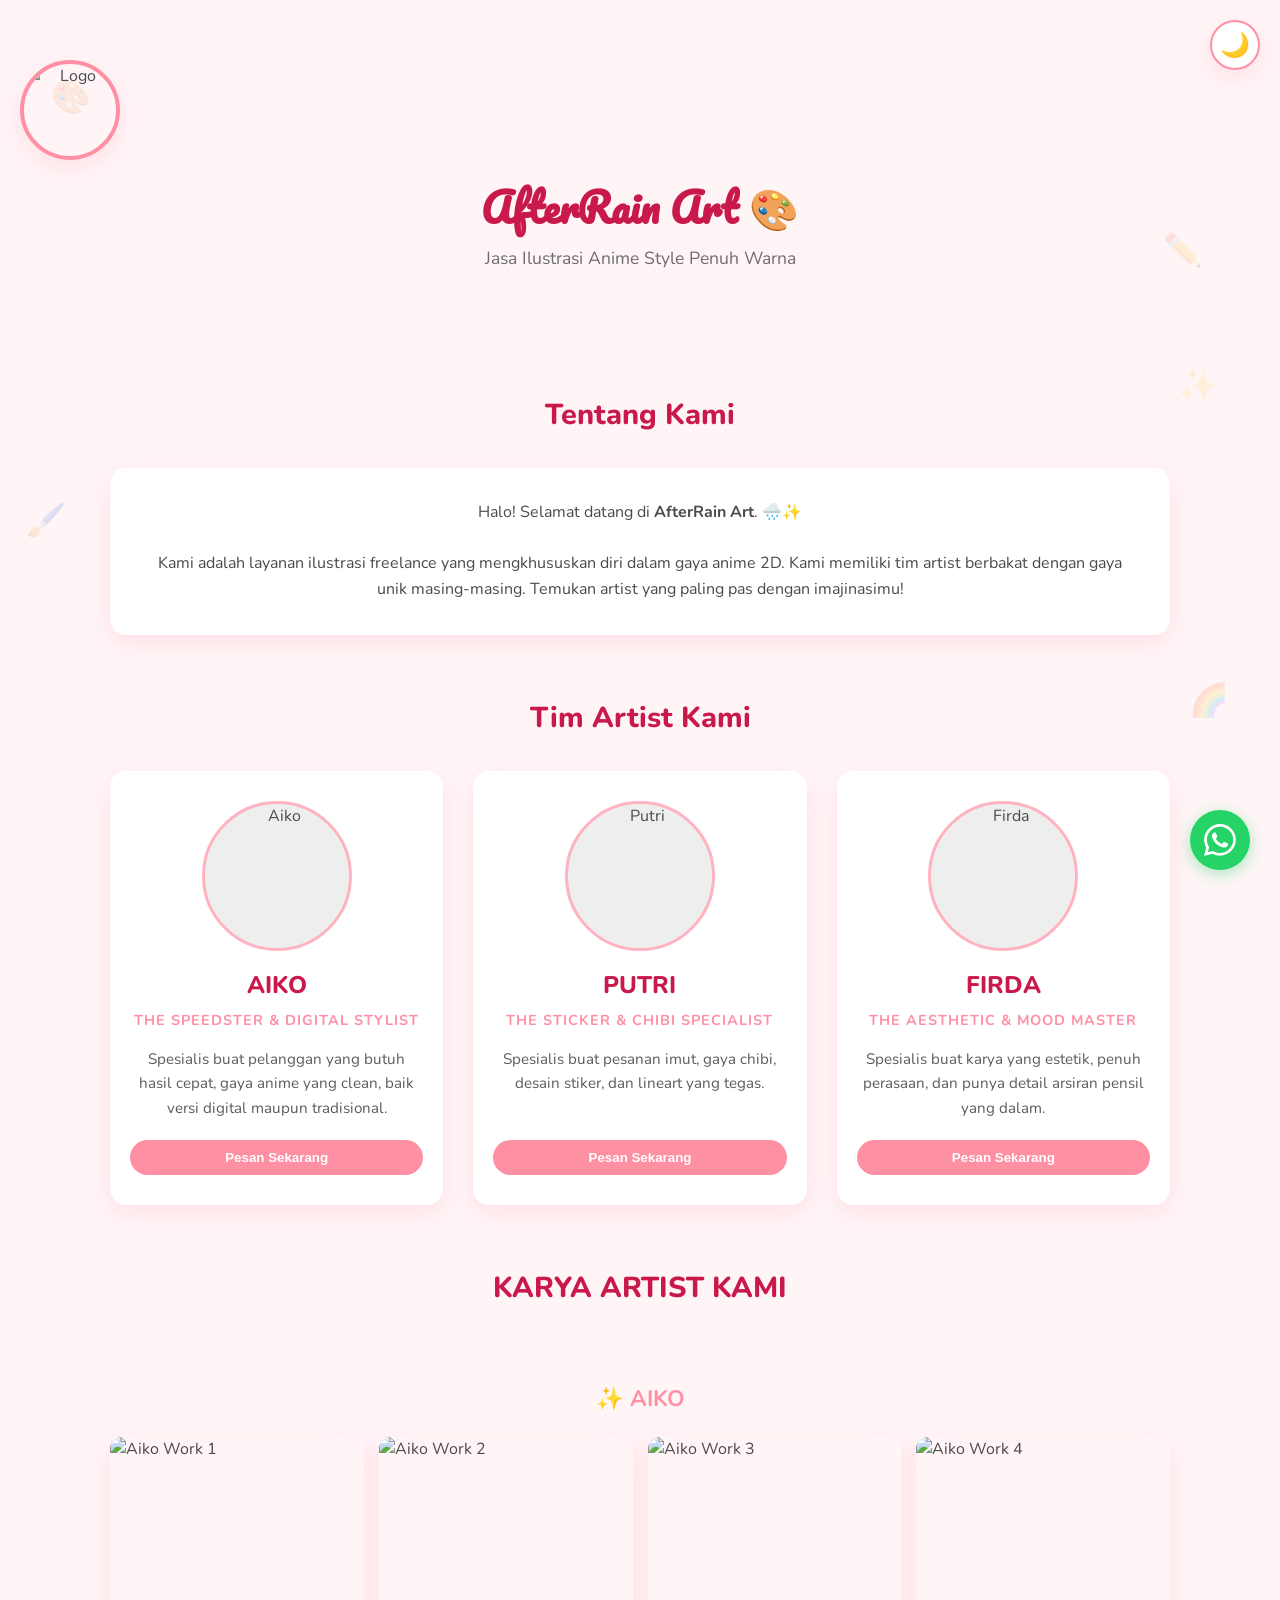
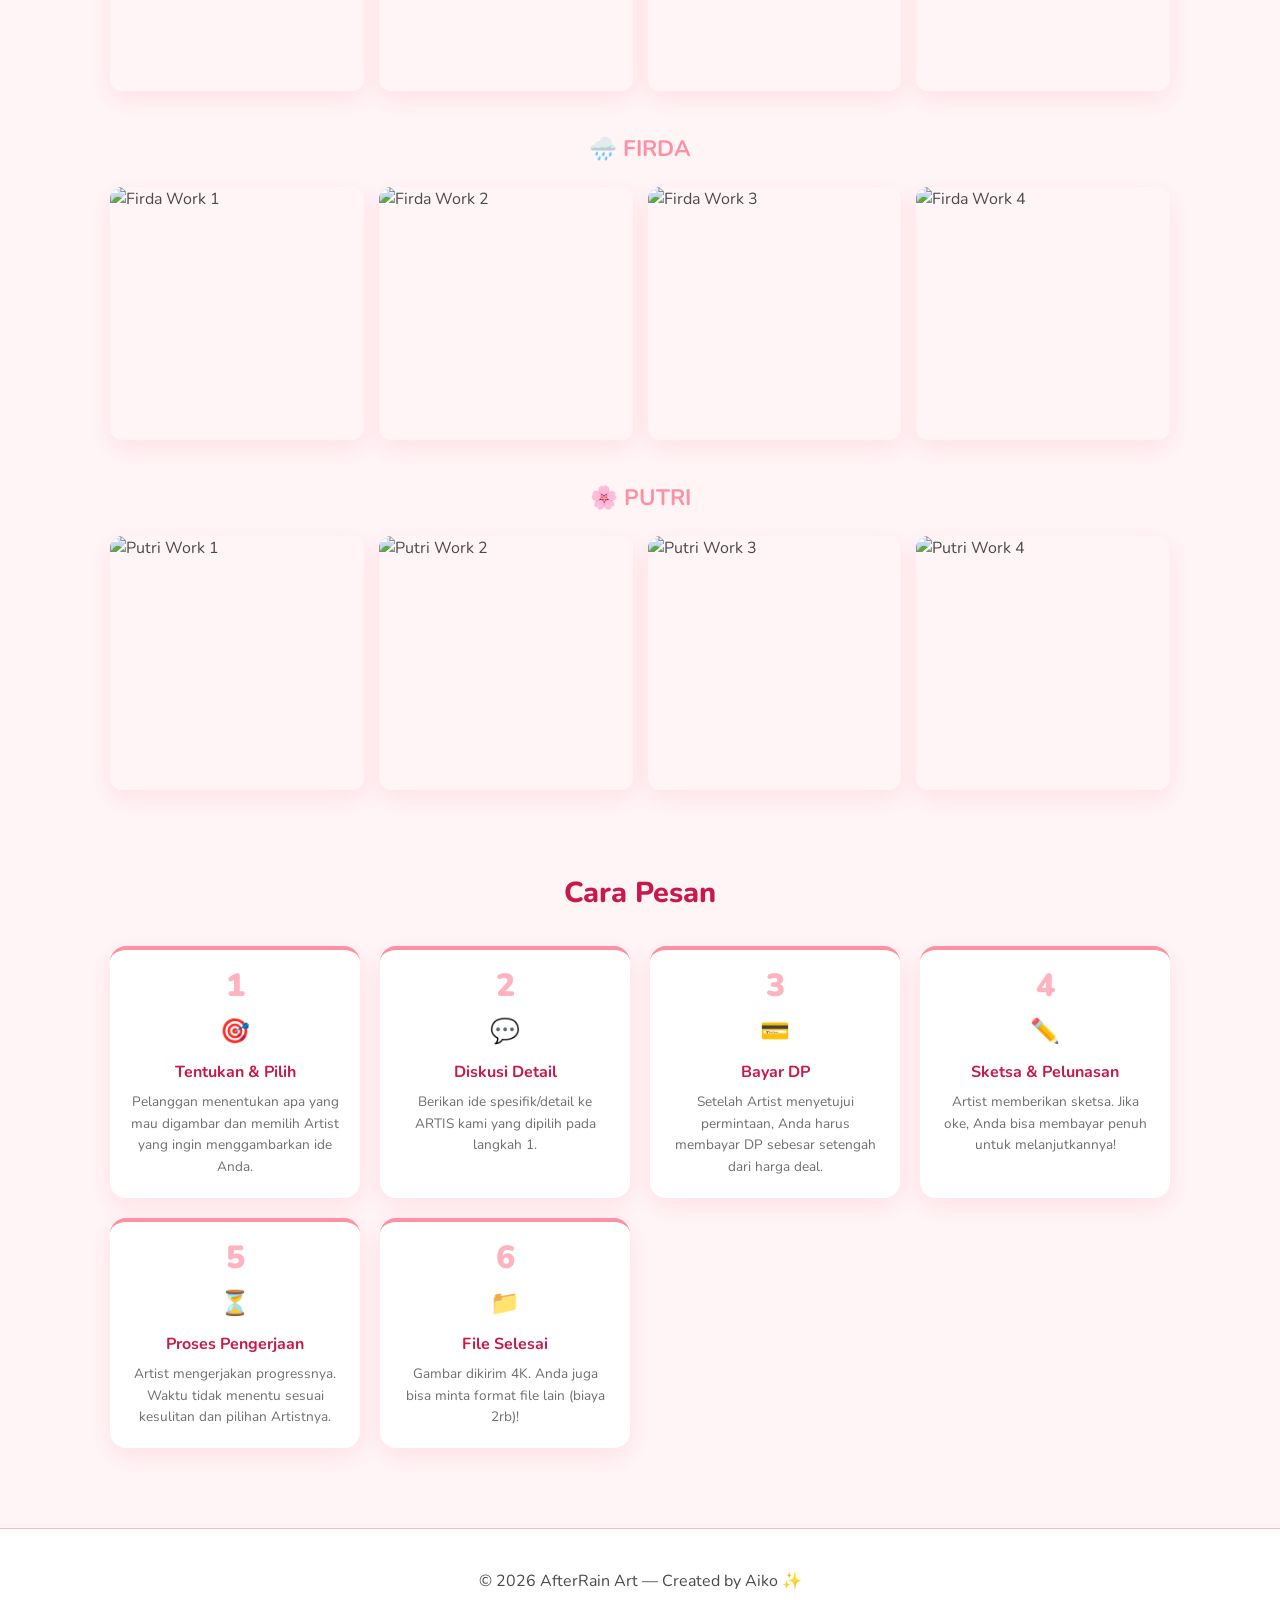
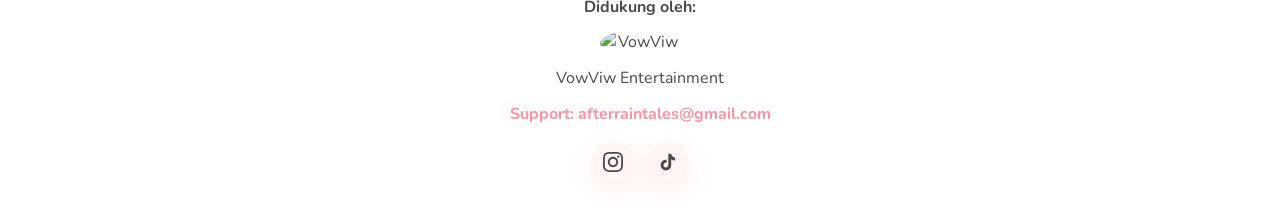
==== commit 1438ca4a: "Update index.html" ====
--- a/index.html
+++ b/index.html
@@ -3,6 +3,10 @@
 <head>
   <meta charset="UTF-8">
   <meta name="viewport" content="width=device-width, initial-scale=1.0">
+  
+  <!-- Google Site Verification -->
+  <meta name="google-site-verification" content="ryuKeqZgakvTbwJRlAMW6tqvJ1Yg7mOXBX96H5iZxH8" />
+
   <link rel="icon" href="https://i.ibb.co.com/21gtvQNk/Whats-App-Image-2026-04-04-at-14-45-13.jpg">
   <title>AfterRain Art 🎨</title>
   
--- a/style.css
+++ b/style.css
@@ -10,6 +10,7 @@
   --accent: #ffb3c1;
   --shadow: 0 8px 24px rgba(255, 143, 163, 0.2);
   --border-radius: 16px;
+  --modal-bg: rgba(0, 0, 0, 0.85);
 }
 
 [data-theme='dark'] {
@@ -20,6 +21,7 @@
   --secondary: #ff2e63;
   --accent: #0f3460;
   --shadow: 0 8px 24px rgba(0, 0, 0, 0.4);
+  --modal-bg: rgba(0, 0, 0, 0.95);
 }
 
 * {
@@ -40,7 +42,7 @@
 
 a { text-decoration: none; color: inherit; }
 ul { list-style: none; }
-img { max-width: 100%; display: block; }
+img { max-width: 100%; display: block; cursor: zoom-in; } /* Cursor zoom-in untuk semua gambar */
 
 /* ================================================================
    LAYOUT & COMPONENTS
@@ -128,6 +130,9 @@
   overflow: hidden; /* Important for sparkles */
   transform: translateY(0);
   transition: transform 0.3s ease, box-shadow 0.3s ease;
+  display: flex;
+  flex-direction: column;
+  justify-content: space-between;
 }
 
 .artist-card:hover {
@@ -164,78 +169,28 @@
 .artist-desc {
   font-size: 0.95rem;
   opacity: 0.9;
-}
-
-/* Pricing Grid */
-.pricing-grid {
-  display: grid;
-  grid-template-columns: repeat(auto-fit, minmax(280px, 1fr));
-  gap: 25px;
-}
-
-.price-card {
-  background: var(--card-bg);
-  border-radius: var(--border-radius);
-  overflow: hidden;
-  box-shadow: var(--shadow);
-  position: relative;
-  display: flex;
-  flex-direction: column;
-}
-
-.price-img {
-  width: 100%;
-  height: 200px;
-  object-fit: cover;
-}
-
-.price-content {
-  padding: 20px;
-  flex-grow: 1;
-  display: flex;
-  flex-direction: column;
-}
-
-.price-header {
-  display: flex;
-  justify-content: space-between;
-  align-items: center;
-  margin-bottom: 10px;
-}
-
-.price-title {
-  font-weight: 800;
-  font-size: 1.2rem;
-  color: var(--secondary);
-}
-
-.price-tag {
+  margin-bottom: 20px;
+}
+
+/* Tombol Pesan di Card Artist */
+.btn-artist-order {
+  display: inline-block;
+  margin-top: auto;
   background: var(--primary);
   color: white;
-  padding: 5px 12px;
+  padding: 10px 20px;
   border-radius: 20px;
   font-weight: 700;
-  font-size: 0.9rem;
-}
-
-.price-desc {
-  font-size: 0.9rem;
-  margin-bottom: 20px;
-  flex-grow: 1;
-}
-
-.price-cta {
-  display: block;
-  text-align: center;
+  border: none;
+  cursor: pointer;
+  width: 100%;
+  transition: background 0.3s, transform 0.2s;
+}
+
+.btn-artist-order:hover {
   background: var(--secondary);
-  color: white;
-  padding: 12px;
-  border-radius: 8px;
-  font-weight: 700;
-  transition: background 0.3s;
-}
-
-.price-cta:hover { background: var(--primary); }
+  transform: scale(1.05);
+}
 
 /* Gallery Grid */
 .gallery-grid {
@@ -250,7 +205,7 @@
   border-radius: 12px;
   overflow: hidden;
   aspect-ratio: 1/1;
-  cursor: pointer;
+  cursor: zoom-in;
   box-shadow: var(--shadow);
 }
 
@@ -276,6 +231,7 @@
   font-weight: 700;
   opacity: 0;
   transition: opacity 0.3s ease;
+  pointer-events: none; /* Agar klik tembus ke gambar */
 }
 
 .gallery-item:hover .gallery-overlay {
@@ -336,6 +292,47 @@
   width: 80px;
   margin: 10px auto;
   border-radius: 50%;
+}
+
+.footer-socials {
+  display: flex;
+  justify-content: center;
+  gap: 15px;
+  margin-top: 15px;
+}
+
+.social-icon {
+  width: 40px;
+  height: 40px;
+  border-radius: 50%;
+  background: var(--bg-color);
+  display: flex;
+  align-items: center;
+  justify-content: center;
+  box-shadow: var(--shadow);
+  transition: transform 0.3s, background 0.3s;
+}
+
+.social-icon:hover {
+  transform: translateY(-3px);
+  background: var(--primary);
+  color: white;
+}
+
+.social-icon svg {
+  width: 20px;
+  height: 20px;
+  fill: var(--text-color);
+}
+
+.social-icon:hover svg {
+  fill: white;
+}
+
+.footer-email {
+  margin-top: 10px;
+  font-weight: 700;
+  color: var(--primary);
 }
 
 /* Floating Elements */
@@ -412,3 +409,208 @@
   0% { opacity: 1; transform: translateY(0) scale(1); }
   100% { opacity: 0; transform: translateY(-50px) scale(0.5); }
 }
+
+/* ================================================================
+   NEW: LIGHTBOX & PROFILE MODAL STYLES
+=============================================================== */
+
+/* Lightbox (Image Zoom) */
+.lightbox {
+  position: fixed;
+  top: 0;
+  left: 0;
+  width: 100%;
+  height: 100%;
+  background: var(--modal-bg);
+  z-index: 2000;
+  display: none;
+  justify-content: center;
+  align-items: center;
+  padding: 20px;
+  opacity: 0;
+  transition: opacity 0.3s ease;
+}
+
+.lightbox.active {
+  display: flex;
+  opacity: 1;
+}
+
+.lightbox img {
+  max-width: 100%;
+  max-height: 90vh;
+  border-radius: 8px;
+  box-shadow: 0 0 20px rgba(0,0,0,0.5);
+  cursor: zoom-out; /* Change cursor to indicate close */
+  object-fit: contain;
+}
+
+.lightbox-close {
+  position: absolute;
+  top: 20px;
+  right: 30px;
+  color: white;
+  font-size: 3rem;
+  cursor: pointer;
+  font-weight: bold;
+  line-height: 1;
+}
+
+/* Profile Modal (SPA) */
+.profile-modal {
+  position: fixed;
+  top: 0;
+  left: 0;
+  width: 100%;
+  height: 100%;
+  background: var(--modal-bg);
+  z-index: 2000;
+  display: none;
+  justify-content: center;
+  align-items: center;
+  padding: 20px;
+  opacity: 0;
+  transition: opacity 0.3s ease;
+}
+
+.profile-modal.active {
+  display: flex;
+  opacity: 1;
+}
+
+.profile-content {
+  background: var(--card-bg);
+  width: 100%;
+  max-width: 600px;
+  max-height: 90vh;
+  border-radius: var(--border-radius);
+  box-shadow: 0 10px 40px rgba(0,0,0,0.5);
+  display: flex;
+  flex-direction: column;
+  overflow: hidden;
+  position: relative;
+  animation: slideUp 0.4s ease;
+}
+
+@keyframes slideUp {
+  from { transform: translateY(50px); opacity: 0; }
+  to { transform: translateY(0); opacity: 1; }
+}
+
+.profile-header {
+  background: var(--primary);
+  color: white;
+  padding: 20px;
+  text-align: center;
+  position: relative;
+}
+
+.profile-close {
+  position: absolute;
+  top: 15px;
+  right: 15px;
+  background: rgba(255,255,255,0.2);
+  border: none;
+  color: white;
+  width: 32px;
+  height: 32px;
+  border-radius: 50%;
+  cursor: pointer;
+  font-size: 1.2rem;
+  line-height: 1;
+  display: flex;
+  align-items: center;
+  justify-content: center;
+}
+.profile-close:hover { background: rgba(255,255,255,0.4); }
+
+.profile-name {
+  font-size: 2rem;
+  font-family: 'Pacifico', cursive;
+  margin-bottom: 5px;
+}
+
+.profile-role {
+  font-size: 1rem;
+  opacity: 0.9;
+  text-transform: uppercase;
+  letter-spacing: 1px;
+}
+
+.profile-body {
+  padding: 25px;
+  overflow-y: auto;
+  color: var(--text-color);
+}
+
+.profile-section {
+  margin-bottom: 20px;
+  padding-bottom: 15px;
+  border-bottom: 1px dashed var(--accent);
+}
+
+.profile-section:last-child { border-bottom: none; }
+
+.profile-section h3 {
+  color: var(--secondary);
+  margin-bottom: 10px;
+  font-size: 1.1rem;
+  display: flex;
+  align-items: center;
+  gap: 8px;
+}
+
+.profile-section p, .profile-section li {
+  font-size: 0.95rem;
+  margin-bottom: 8px;
+}
+
+.profile-section ul {
+  list-style: disc;
+  margin-left: 20px;
+}
+
+.rating-stars {
+  color: gold;
+  font-size: 1.2rem;
+}
+
+.hard-limits {
+  background: rgba(233, 69, 96, 0.1);
+  border: 1px solid var(--primary);
+  padding: 15px;
+  border-radius: 8px;
+}
+
+.hard-limits h4 {
+  color: var(--secondary);
+  margin-bottom: 5px;
+}
+
+.profile-footer {
+  padding: 20px;
+  border-top: 1px solid var(--accent);
+  text-align: center;
+  background: var(--card-bg);
+}
+
+.btn-wa-direct {
+  display: inline-flex;
+  align-items: center;
+  gap: 10px;
+  background: #25D366;
+  color: white;
+  font-weight: 800;
+  padding: 15px 30px;
+  border-radius: 30px;
+  text-decoration: none;
+  font-size: 1.1rem;
+  transition: transform 0.2s, box-shadow 0.2s;
+  box-shadow: 0 4px 10px rgba(37, 211, 102, 0.3);
+}
+
+.btn-wa-direct:hover {
+  transform: translateY(-2px);
+  box-shadow: 0 6px 15px rgba(37, 211, 102, 0.5);
+  background: #20bd5a;
+}
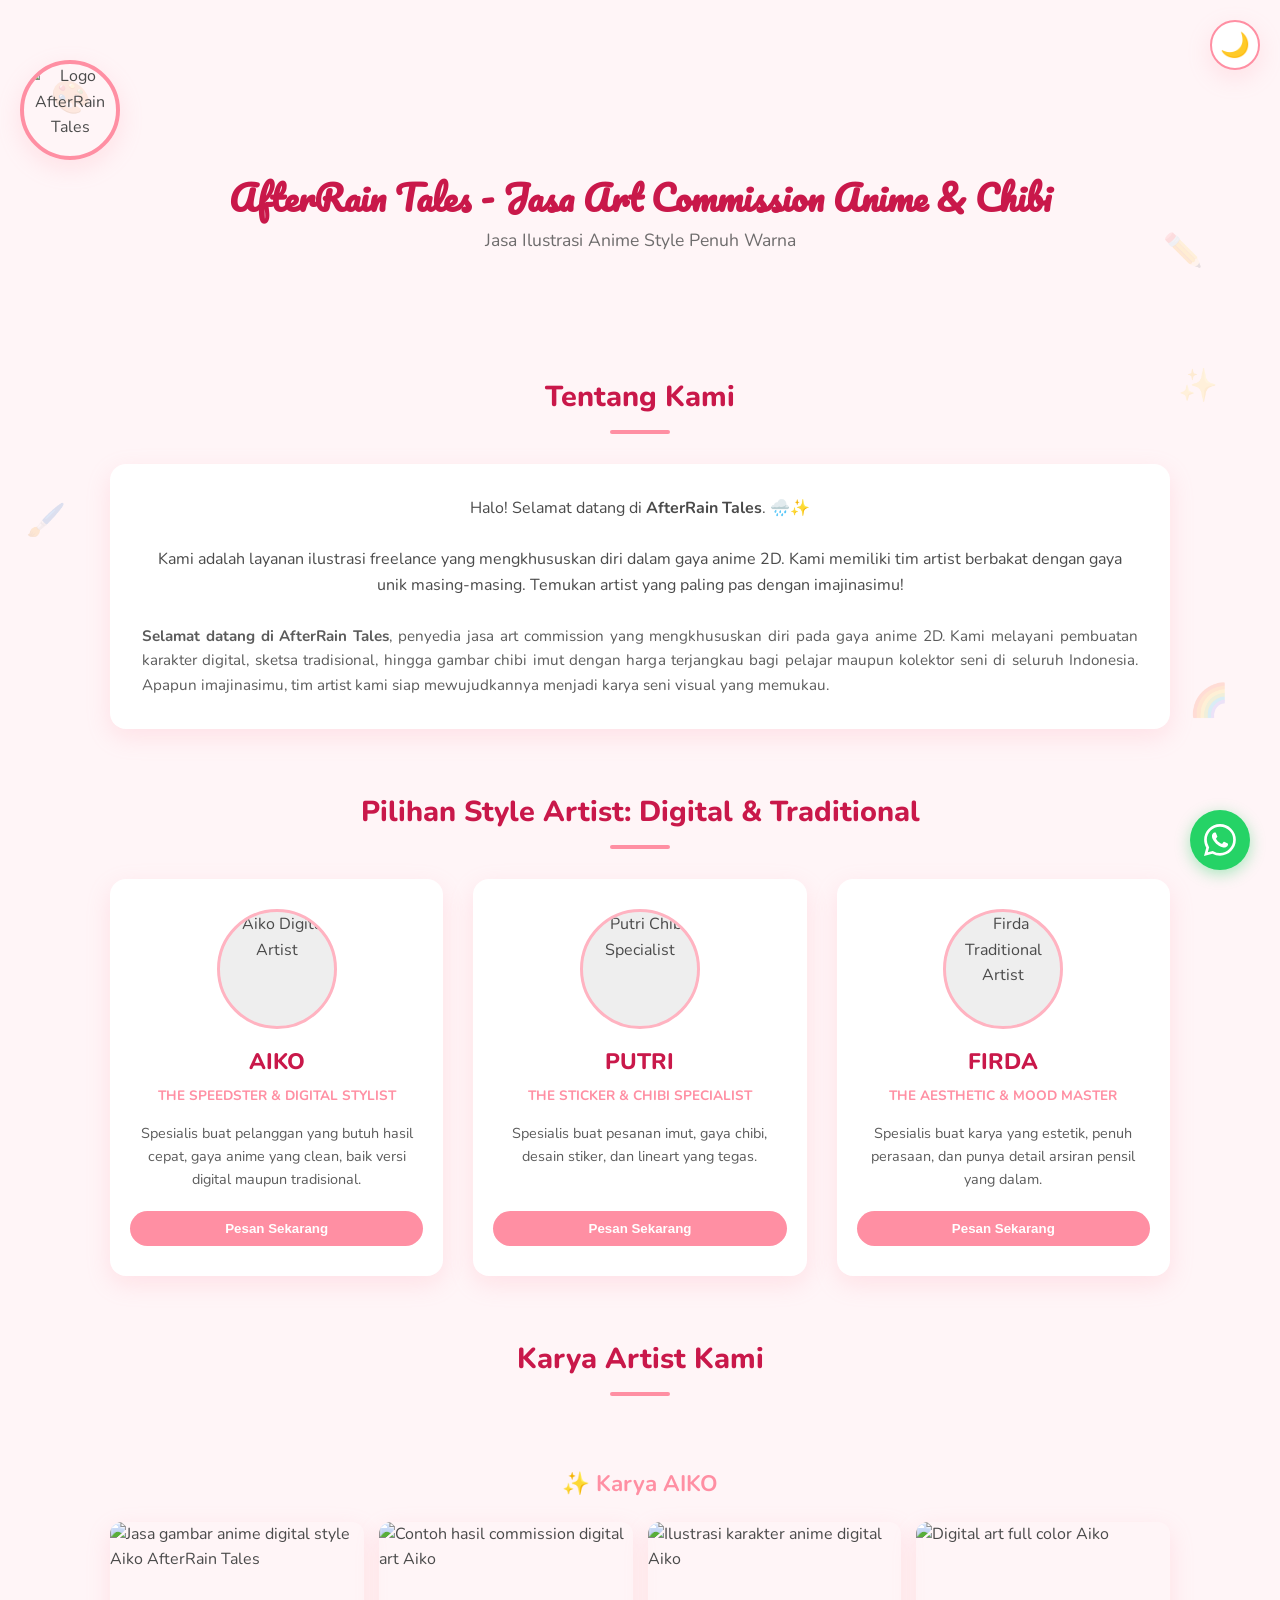
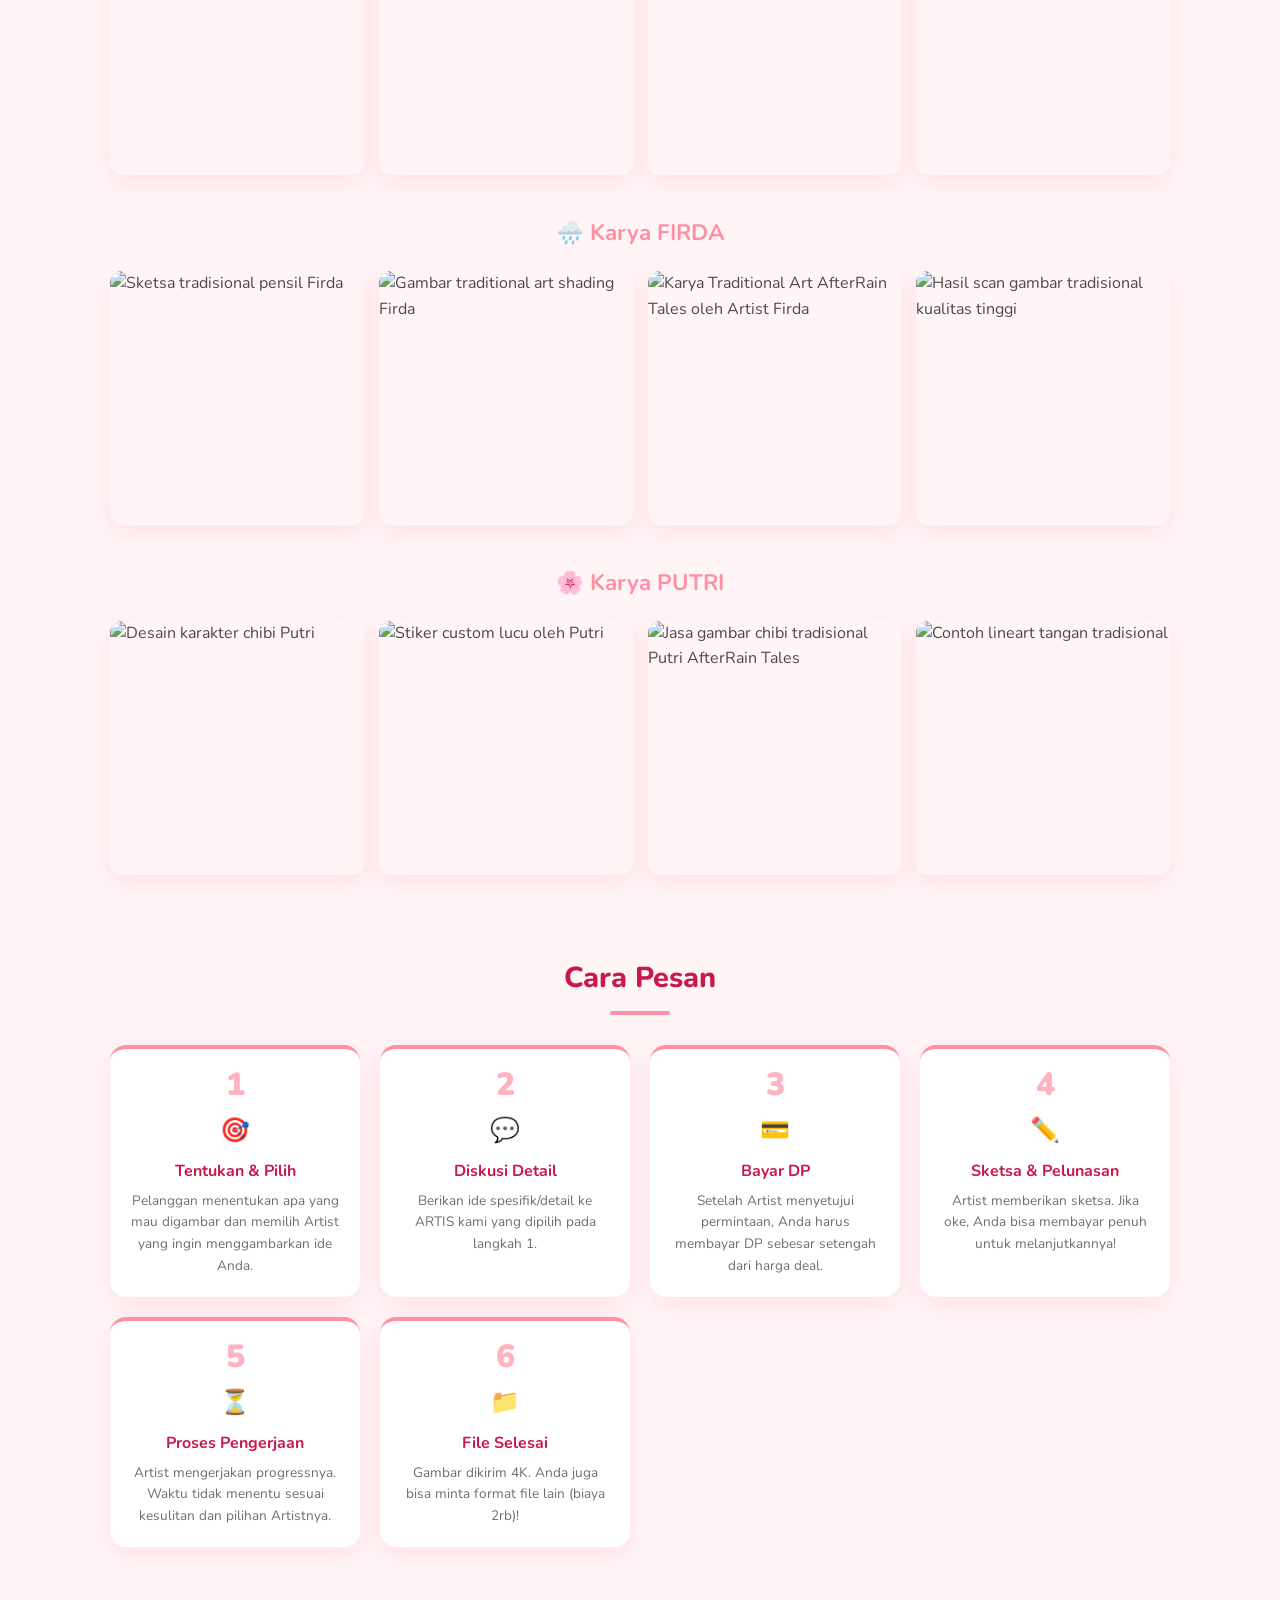
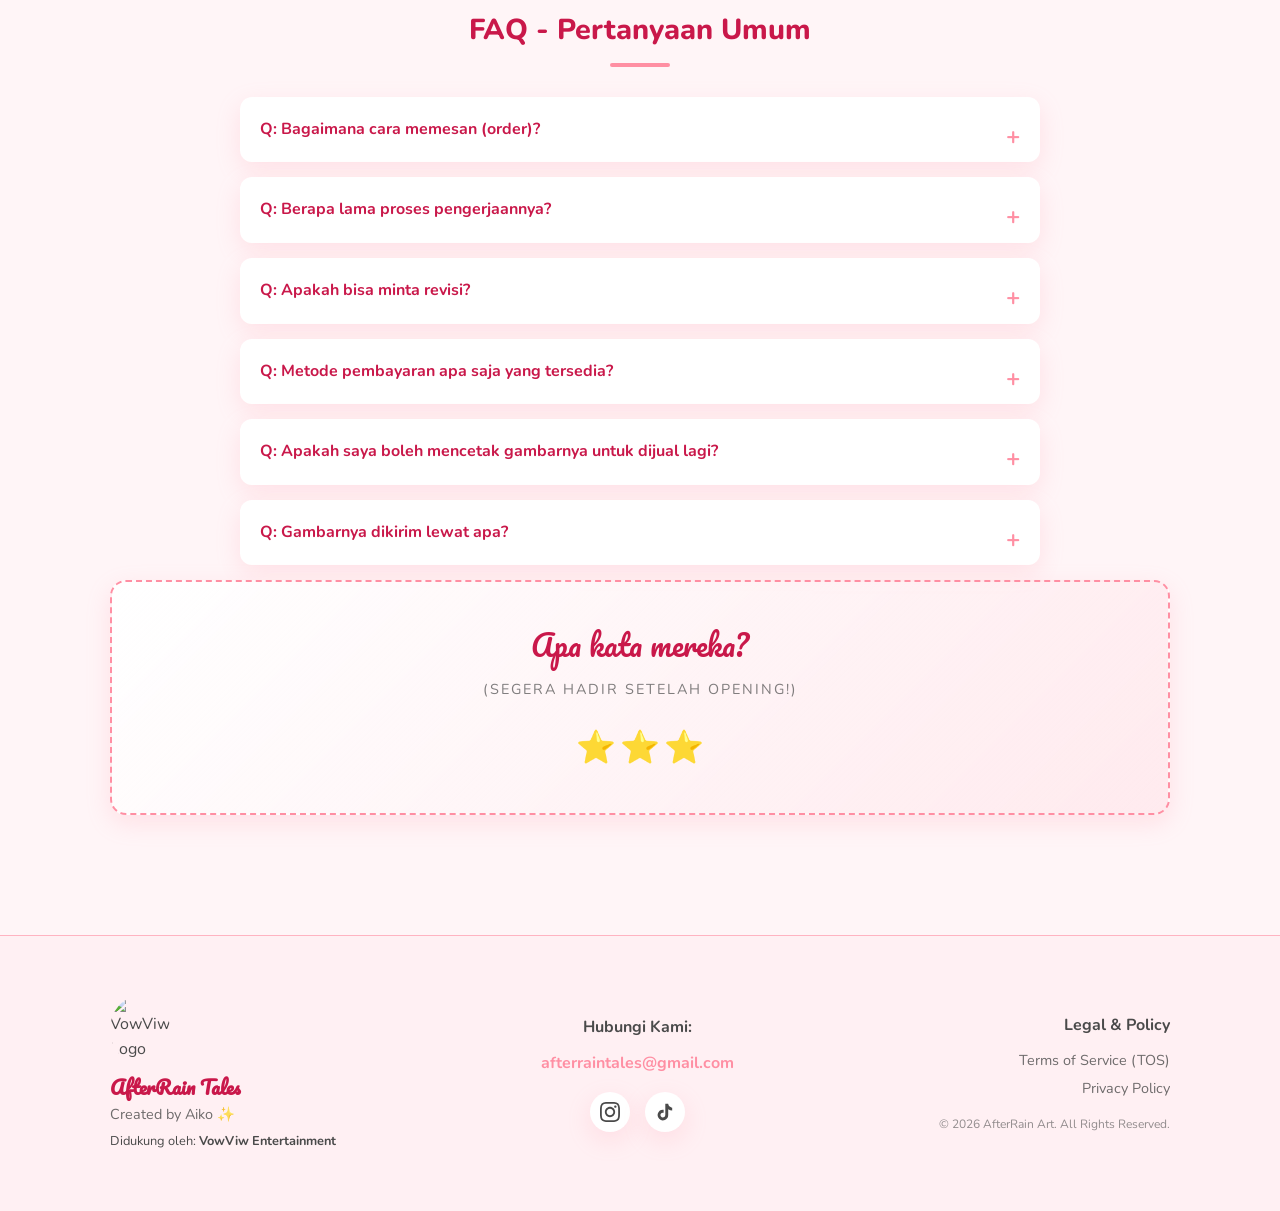
==== commit 773f6037: "Update index.html" ====
--- a/index.html
+++ b/index.html
@@ -4,24 +4,458 @@
   <meta charset="UTF-8">
   <meta name="viewport" content="width=device-width, initial-scale=1.0">
   
-  <!-- Google Site Verification -->
+  <!-- 1. BAGIAN META TAG (SEO & IDENTITAS) -->
+  <title>AfterRain Tales | Jasa Art Commission Anime & Chibi Murah</title>
+  <meta name="description" content="Jasa art commission terpercaya mulai dari Rp20rb. Pesan gambar anime digital, traditional art, dan chibi dari artist Aiko, Firda, dan Putri di AfterRain Tales.">
+  <meta name="keywords" content="jasa gambar anime, art commission indonesia, gambar chibi murah, AfterRain Tales, jasa ilustrasi, digital art jakarta">
+  
+  <!-- Open Graph untuk Social Media Share -->
+  <meta property="og:title" content="AfterRain Tales - Mewujudkan Imajinasimu Lewat Seni">
+  <meta property="og:description" content="Pesan ilustrasi kustom dari tim artist berbakat kami. Proses cepat dan aman!">
+  <meta property="og:url" content="https://artales-id.vercel.app/">
+  <meta property="og:image" content="https://i.ibb.co.com/21gtvQNk/Whats-App-Image-2026-04-04-at-14-45-13.jpg">
+
+  <!-- Google Site Verification (Existing) -->
   <meta name="google-site-verification" content="ryuKeqZgakvTbwJRlAMW6tqvJ1Yg7mOXBX96H5iZxH8" />
 
+  <!-- FAVICON UPDATE -->
   <link rel="icon" href="https://i.ibb.co.com/21gtvQNk/Whats-App-Image-2026-04-04-at-14-45-13.jpg">
-  <title>AfterRain Art 🎨</title>
   
   <!-- Google Fonts -->
   <link href="https://fonts.googleapis.com/css2?family=Nunito:wght@400;600;700;800;900&family=Pacifico&display=swap" rel="stylesheet">
   
-  <!-- Link ke CSS Eksternal -->
-  <link rel="stylesheet" href="style.css">
+  <!-- CSS (Internal) -->
+  <style>
+    /* ================================================================
+       VARIABLES & RESET
+    ================================================================ */
+    :root {
+      --bg-color: #fff5f7;
+      --text-color: #4a4a4a;
+      --card-bg: #ffffff;
+      --primary: #ff8fa3;
+      --secondary: #c9184a;
+      --accent: #ffb3c1;
+      --shadow: 0 8px 24px rgba(255, 143, 163, 0.2);
+      --border-radius: 16px;
+      --modal-bg: rgba(0, 0, 0, 0.85);
+      --footer-bg: #fff0f3;
+    }
+
+    [data-theme='dark'] {
+      --bg-color: #1a1a2e;
+      --text-color: #e0e0e0;
+      --card-bg: #16213e;
+      --primary: #e94560;
+      --secondary: #ff2e63;
+      --accent: #0f3460;
+      --shadow: 0 8px 24px rgba(0, 0, 0, 0.4);
+      --modal-bg: rgba(0, 0, 0, 0.95);
+      --footer-bg: #0f1623;
+    }
+
+    * { margin: 0; padding: 0; box-sizing: border-box; transition: background 0.3s ease, color 0.3s ease; }
+    
+    body {
+      font-family: 'Nunito', sans-serif;
+      background-color: var(--bg-color);
+      color: var(--text-color);
+      line-height: 1.6;
+      overflow-x: hidden;
+      position: relative;
+    }
+
+    a { text-decoration: none; color: inherit; }
+    ul { list-style: none; }
+    img { max-width: 100%; display: block; cursor: zoom-in; }
+
+    /* ================================================================
+       LAYOUT & COMPONENTS
+    ================================================================ */
+    .container { max-width: 1100px; margin: 0 auto; padding: 20px; }
+
+    /* Header */
+    header {
+      text-align: center;
+      padding: 60px 20px 40px;
+      animation: fadeInDown 0.8s ease;
+    }
+
+    .logo {
+      width: 100px;
+      height: 100px;
+      border-radius: 50%;
+      object-fit: cover;
+      border: 4px solid var(--primary);
+      margin-bottom: 15px;
+      box-shadow: var(--shadow);
+    }
+
+    /* 2. GUNAKAN HEADING YANG BENAR (H1) */
+    header h1 {
+      font-family: 'Pacifico', cursive;
+      font-size: 2.2rem; /* Sedikit disesuaikan agar muat di mobile */
+      color: var(--secondary);
+      margin-bottom: 5px;
+      line-height: 1.3;
+    }
+
+    .tagline { font-size: 1.1rem; opacity: 0.8; }
+
+    /* Section Titles */
+    .section-title {
+      text-align: center;
+      font-size: 1.8rem;
+      color: var(--secondary);
+      margin: 60px 0 30px;
+      position: relative;
+      display: inline-block;
+      width: 100%;
+      font-weight: 800;
+    }
+    
+    .section-title::after {
+      content: '';
+      display: block;
+      width: 60px;
+      height: 4px;
+      background: var(--primary);
+      margin: 10px auto 0;
+      border-radius: 2px;
+    }
+
+    /* 2. GUNAKAN HEADING YANG BENAR (H2) */
+    .sub-section-title {
+      text-align: center;
+      font-size: 1.4rem;
+      color: var(--primary);
+      margin: 40px 0 20px;
+      font-weight: 700;
+    }
+
+    /* Box & Cards */
+    .box {
+      background: var(--card-bg);
+      padding: 30px;
+      border-radius: var(--border-radius);
+      box-shadow: var(--shadow);
+      text-align: center;
+      border: 2px solid transparent;
+    }
+    .box:hover { border-color: var(--primary); }
+
+    /* Artist Grid */
+    .artist-grid {
+      display: grid;
+      grid-template-columns: repeat(auto-fit, minmax(250px, 1fr));
+      gap: 30px;
+    }
+
+    .artist-card {
+      background: var(--card-bg);
+      padding: 30px 20px;
+      border-radius: var(--border-radius);
+      text-align: center;
+      box-shadow: var(--shadow);
+      position: relative;
+      overflow: hidden;
+      transform: translateY(0);
+      transition: transform 0.3s ease, box-shadow 0.3s ease;
+      display: flex;
+      flex-direction: column;
+      justify-content: space-between;
+    }
+
+    .artist-card:hover {
+      transform: translateY(-10px);
+      box-shadow: 0 12px 30px rgba(255, 143, 163, 0.4);
+    }
+
+    .artist-avatar {
+      width: 120px;
+      height: 120px;
+      border-radius: 50%;
+      object-fit: cover;
+      margin: 0 auto 15px;
+      border: 3px solid var(--accent);
+      background: #eee;
+    }
+
+    .artist-name { font-size: 1.4rem; font-weight: 800; color: var(--secondary); margin-bottom: 5px; }
+    .artist-role { font-size: 0.85rem; color: var(--primary); font-weight: 700; text-transform: uppercase; margin-bottom: 15px; }
+    .artist-desc { font-size: 0.9rem; opacity: 0.9; margin-bottom: 20px; flex-grow: 1; }
+
+    .btn-artist-order {
+      display: inline-block;
+      margin-top: auto;
+      background: var(--primary);
+      color: white;
+      padding: 10px 20px;
+      border-radius: 20px;
+      font-weight: 700;
+      border: none;
+      cursor: pointer;
+      width: 100%;
+      transition: background 0.3s, transform 0.2s;
+    }
+    .btn-artist-order:hover { background: var(--secondary); transform: scale(1.05); }
+
+    /* Gallery Grid */
+    .gallery-grid {
+      display: grid;
+      grid-template-columns: repeat(auto-fit, minmax(150px, 1fr));
+      gap: 15px;
+      margin-bottom: 20px;
+    }
+
+    .gallery-item {
+      position: relative;
+      border-radius: 12px;
+      overflow: hidden;
+      aspect-ratio: 1/1;
+      cursor: zoom-in;
+      box-shadow: var(--shadow);
+    }
+
+    .gallery-item img {
+      width: 100%; height: 100%; object-fit: cover;
+      transition: transform 0.5s ease;
+    }
+
+    .gallery-item:hover img { transform: scale(1.1); }
+
+    .gallery-overlay {
+      position: absolute; inset: 0;
+      background: rgba(255, 143, 163, 0.8);
+      display: flex; justify-content: center; align-items: center;
+      color: white; font-weight: 700; opacity: 0;
+      transition: opacity 0.3s ease; pointer-events: none;
+    }
+
+    .gallery-item:hover .gallery-overlay { opacity: 1; }
+
+    /* Steps Section */
+    .steps-container {
+      display: grid;
+      grid-template-columns: repeat(auto-fit, minmax(200px, 1fr));
+      gap: 20px;
+    }
+
+    .step-card {
+      background: var(--card-bg);
+      padding: 20px;
+      border-radius: var(--border-radius);
+      text-align: center;
+      box-shadow: var(--shadow);
+      border-top: 4px solid var(--primary);
+    }
+
+    .step-num { font-size: 2rem; font-weight: 900; color: var(--accent); line-height: 1; margin-bottom: 5px; }
+    .step-icon { font-size: 1.5rem; display: block; margin: 10px 0; }
+    .step-text { font-weight: 700; color: var(--secondary); margin-bottom: 5px; }
+    .step-desc { font-size: 0.85rem; opacity: 0.8; }
+
+    /* FAQ SECTION STYLES */
+    .faq-container { max-width: 800px; margin: 0 auto; }
+    .faq-item {
+      background: var(--card-bg);
+      border-radius: 12px;
+      margin-bottom: 15px;
+      box-shadow: var(--shadow);
+      overflow: hidden;
+    }
+    .faq-item summary {
+      padding: 20px;
+      font-weight: 700;
+      cursor: pointer;
+      list-style: none;
+      position: relative;
+      color: var(--secondary);
+    }
+    .faq-item summary::-webkit-details-marker { display: none; }
+    .faq-item summary::after {
+      content: '+';
+      position: absolute;
+      right: 20px;
+      font-size: 1.5rem;
+      color: var(--primary);
+      transition: transform 0.3s;
+    }
+    .faq-item[open] summary::after { transform: rotate(45deg); }
+    .faq-item p {
+      padding: 0 20px 20px;
+      border-top: 1px dashed var(--accent);
+      margin-top: 10px;
+      padding-top: 15px;
+      color: var(--text-color);
+    }
+
+    /* TESTIMONIAL PLACEHOLDER */
+    .testimonial-box {
+      background: linear-gradient(135deg, var(--card-bg) 0%, rgba(255,143,163,0.1) 100%);
+      padding: 40px;
+      border-radius: var(--border-radius);
+      text-align: center;
+      box-shadow: var(--shadow);
+      border: 2px dashed var(--primary);
+      margin-bottom: 40px;
+    }
+    .testimonial-title { font-family: 'Pacifico', cursive; font-size: 1.8rem; color: var(--secondary); margin-bottom: 10px; }
+    .testimonial-sub { font-size: 0.9rem; opacity: 0.7; letter-spacing: 2px; text-transform: uppercase; }
+
+    /* FOOTER UPDATE */
+    footer {
+      text-align: center;
+      padding: 40px 20px;
+      margin-top: 60px;
+      background: var(--footer-bg);
+      border-top: 1px solid var(--accent);
+    }
+
+    .footer-content {
+      display: flex;
+      flex-direction: column;
+      align-items: center;
+      gap: 20px;
+    }
+    
+    @media (min-width: 768px) {
+      .footer-content {
+        flex-direction: row;
+        justify-content: space-between;
+        text-align: left;
+      }
+      .footer-left { text-align: left; }
+      .footer-right { text-align: right; }
+    }
+
+    .footer-logo { width: 60px; margin-bottom: 10px; border-radius: 50%; }
+    
+    .footer-links a {
+      display: block;
+      margin: 5px 0;
+      font-size: 0.9rem;
+      color: var(--text-color);
+      opacity: 0.8;
+      transition: opacity 0.3s;
+    }
+    .footer-links a:hover { opacity: 1; color: var(--primary); text-decoration: underline; }
+
+    .footer-socials {
+      display: flex; justify-content: center; gap: 15px; margin-top: 15px;
+    }
+
+    .social-icon {
+      width: 40px; height: 40px; border-radius: 50%;
+      background: var(--card-bg); display: flex; align-items: center; justify-content: center;
+      box-shadow: var(--shadow); transition: transform 0.3s, background 0.3s;
+    }
+    .social-icon:hover { transform: translateY(-3px); background: var(--primary); color: white; }
+    .social-icon svg { width: 20px; height: 20px; fill: var(--text-color); }
+    .social-icon:hover svg { fill: white; }
+
+    /* Floating Elements */
+    .dark-toggle {
+      position: fixed; top: 20px; right: 20px;
+      background: var(--card-bg); border: 2px solid var(--primary);
+      color: var(--text-color); width: 50px; height: 50px; border-radius: 50%;
+      font-size: 1.5rem; cursor: pointer; z-index: 1000;
+      box-shadow: var(--shadow); display: flex; align-items: center; justify-content: center;
+    }
+    .dark-toggle:hover { background: var(--primary); color: white; }
+
+    .wa-float {
+      position: fixed; bottom: 30px; right: 30px;
+      background: #25D366; color: white; width: 60px; height: 60px; border-radius: 50%;
+      display: flex; align-items: center; justify-content: center;
+      box-shadow: 0 4px 15px rgba(37, 211, 102, 0.4); z-index: 1000;
+      transition: transform 0.3s;
+    }
+    .wa-float:hover { transform: scale(1.1); }
+
+    .floating-emoji {
+      position: fixed; font-size: 2rem; opacity: 0.15; z-index: -1;
+      animation: floatEmoji 10s infinite ease-in-out; pointer-events: none;
+    }
+
+    /* Animations */
+    @keyframes floatEmoji {
+      0%, 100% { transform: translateY(0) rotate(0deg); }
+      50% { transform: translateY(-20px) rotate(10deg); }
+    }
+    @keyframes fadeInDown {
+      from { opacity: 0; transform: translateY(-30px); }
+      to { opacity: 1; transform: translateY(0); }
+    }
+    @keyframes fadeUp {
+      0% { opacity: 1; transform: translateY(0) scale(1); }
+      100% { opacity: 0; transform: translateY(-50px) scale(0.5); }
+    }
+
+    .sparkle {
+      position: absolute; pointer-events: none;
+      animation: fadeUp 0.9s forwards; font-size: 1.2rem; z-index: 10;
+    }
+
+    /* Modal Styles (Lightbox & Profile) */
+    .lightbox, .profile-modal {
+      position: fixed; top: 0; left: 0; width: 100%; height: 100%;
+      background: var(--modal-bg); z-index: 2000;
+      display: none; justify-content: center; align-items: center; padding: 20px;
+      opacity: 0; transition: opacity 0.3s ease;
+    }
+    .lightbox.active, .profile-modal.active { display: flex; opacity: 1; }
+
+    .lightbox img { max-width: 100%; max-height: 90vh; border-radius: 8px; box-shadow: 0 0 20px rgba(0,0,0,0.5); cursor: zoom-out; object-fit: contain; }
+    .lightbox-close { position: absolute; top: 20px; right: 30px; color: white; font-size: 3rem; cursor: pointer; font-weight: bold; line-height: 1; }
+
+    .profile-content {
+      background: var(--card-bg); width: 100%; max-width: 600px; max-height: 90vh;
+      border-radius: var(--border-radius); box-shadow: 0 10px 40px rgba(0,0,0,0.5);
+      display: flex; flex-direction: column; overflow: hidden; position: relative;
+      animation: slideUp 0.4s ease;
+    }
+    @keyframes slideUp {
+      from { transform: translateY(50px); opacity: 0; }
+      to { transform: translateY(0); opacity: 1; }
+    }
+
+    .profile-header {
+      background: var(--primary); color: white; padding: 20px; text-align: center; position: relative;
+    }
+    .profile-close {
+      position: absolute; top: 15px; right: 15px; background: rgba(255,255,255,0.2);
+      border: none; color: white; width: 32px; height: 32px; border-radius: 50%;
+      cursor: pointer; font-size: 1.2rem; display: flex; align-items: center; justify-content: center;
+    }
+    .profile-name { font-size: 2rem; font-family: 'Pacifico', cursive; margin-bottom: 5px; }
+    .profile-role { font-size: 1rem; opacity: 0.9; text-transform: uppercase; letter-spacing: 1px; }
+
+    .profile-body { padding: 25px; overflow-y: auto; color: var(--text-color); }
+    .profile-section { margin-bottom: 20px; padding-bottom: 15px; border-bottom: 1px dashed var(--accent); }
+    .profile-section h3 { color: var(--secondary); margin-bottom: 10px; font-size: 1.1rem; }
+    .profile-section ul { list-style: disc; margin-left: 20px; }
+    .hard-limits { background: rgba(233, 69, 96, 0.1); border: 1px solid var(--primary); padding: 15px; border-radius: 8px; }
+    .hard-limits h4 { color: var(--secondary); margin-bottom: 5px; }
+
+    .profile-footer {
+      padding: 20px; border-top: 1px solid var(--accent); text-align: center; background: var(--card-bg);
+    }
+    .btn-wa-direct {
+      display: inline-flex; align-items: center; gap: 10px;
+      background: #25D366; color: white; font-weight: 800; padding: 15px 30px;
+      border-radius: 30px; text-decoration: none; font-size: 1.1rem;
+      transition: transform 0.2s, box-shadow 0.2s; box-shadow: 0 4px 10px rgba(37, 211, 102, 0.3);
+    }
+    .btn-wa-direct:hover { transform: translateY(-2px); box-shadow: 0 6px 15px rgba(37, 211, 102, 0.5); background: #20bd5a; }
+  </style>
 </head>
 <body>
 
   <!-- DARK MODE TOGGLE -->
   <button class="dark-toggle" onclick="toggleDark()" title="Toggle Dark Mode">🌙</button>
 
-  <!-- FLOATING EMOJIS (Art Theme) -->
+  <!-- FLOATING EMOJIS -->
   <span class="floating-emoji" style="top:8%;left:4%">🎨</span>
   <span class="floating-emoji" style="top:25%;right:6%">✏️</span>
   <span class="floating-emoji" style="top:55%;left:2%">🖌️</span>
@@ -31,34 +465,45 @@
 
   <!-- HEADER -->
   <header>
-    <img src="https://i.ibb.co.com/21gtvQNk/Whats-App-Image-2026-04-04-at-14-45-13.jpg" alt="Logo" class="logo">
-    <h1>AfterRain Art 🎨</h1>
+    <img src="https://i.ibb.co.com/21gtvQNk/Whats-App-Image-2026-04-04-at-14-45-13.jpg" alt="Logo AfterRain Tales" class="logo">
+    
+    <!-- 2. GUNAKAN HEADING YANG BENAR (H1) -->
+    <h1>AfterRain Tales - Jasa Art Commission Anime & Chibi</h1>
+    
     <p class="tagline">Jasa Ilustrasi Anime Style Penuh Warna</p>
   </header>
 
   <!-- MAIN -->
   <div class="container">
     
-    <!-- ABOUT SECTION -->
+    <!-- ABOUT SECTION + SEO TEXT -->
     <section>
       <div class="section-title">Tentang Kami</div>
       <div class="box">
         <p>
-          Halo! Selamat datang di <strong>AfterRain Art</strong>. 🌧️✨<br><br>
+          Halo! Selamat datang di <strong>AfterRain Tales</strong>. 🌧️✨<br><br>
           Kami adalah layanan ilustrasi freelance yang mengkhususkan diri dalam gaya anime 2D. 
           Kami memiliki tim artist berbakat dengan gaya unik masing-masing. Temukan artist yang paling pas dengan imajinasimu!
         </p>
+        <br>
+        <!-- 4. TEKS "BASA-BASI" SEO -->
+        <p style="text-align: justify; font-size: 0.95rem; color: var(--text-color); opacity: 0.9;">
+          <strong>Selamat datang di AfterRain Tales</strong>, penyedia jasa art commission yang mengkhususkan diri pada gaya anime 2D. 
+          Kami melayani pembuatan karakter digital, sketsa tradisional, hingga gambar chibi imut dengan harga terjangkau bagi pelajar maupun kolektor seni di seluruh Indonesia. 
+          Apapun imajinasimu, tim artist kami siap mewujudkannya menjadi karya seni visual yang memukau.
+        </p>
       </div>
     </section>
 
     <!-- ARTIST SECTION -->
     <section>
-      <div class="section-title">Tim Artist Kami</div>
+      <!-- 2. GUNAKAN HEADING YANG BENAR (H2) -->
+      <div class="section-title">Pilihan Style Artist: Digital & Traditional</div>
       <div class="artist-grid">
         
         <!-- Artist 1: Aiko -->
         <div class="artist-card sparkle-wrap">
-          <img src="https://i.ibb.co.com/xqXXC20g/784ff6a4-e04f-4d15-8c42-9e810b858969.jpg" alt="Aiko" class="artist-avatar">
+          <img src="https://i.ibb.co.com/xqXXC20g/784ff6a4-e04f-4d15-8c42-9e810b858969.jpg" alt="Aiko Digital Artist" class="artist-avatar">
           <div>
             <div class="artist-name">AIKO</div>
             <div class="artist-role">The Speedster & Digital Stylist</div>
@@ -66,13 +511,12 @@
               Spesialis buat pelanggan yang butuh hasil cepat, gaya anime yang clean, baik versi digital maupun tradisional.
             </p>
           </div>
-          <!-- Tombol Pesan Baru -->
           <button class="btn-artist-order" data-artist="aiko">Pesan Sekarang</button>
         </div>
 
         <!-- Artist 2: Putri -->
         <div class="artist-card sparkle-wrap">
-          <img src="https://i.ibb.co.com/Wv0dYKW0/30b55329-db77-4106-92f3-3477d411d80a.jpg" alt="Putri" class="artist-avatar">
+          <img src="https://i.ibb.co.com/Wv0dYKW0/30b55329-db77-4106-92f3-3477d411d80a.jpg" alt="Putri Chibi Specialist" class="artist-avatar">
           <div>
             <div class="artist-name">PUTRI</div>
             <div class="artist-role">The Sticker & Chibi Specialist</div>
@@ -85,7 +529,7 @@
 
         <!-- Artist 3: Firda -->
         <div class="artist-card sparkle-wrap">
-          <img src="https://i.ibb.co.com/5XZSPDzZ/600d1f4d-9a66-4bb7-be14-8876fc3284b3.jpg" alt="Firda" class="artist-avatar">
+          <img src="https://i.ibb.co.com/5XZSPDzZ/600d1f4d-9a66-4bb7-be14-8876fc3284b3.jpg" alt="Firda Traditional Artist" class="artist-avatar">
           <div>
             <div class="artist-name">FIRDA</div>
             <div class="artist-role">The Aesthetic & Mood Master</div>
@@ -101,44 +545,71 @@
 
     <!-- PORTFOLIO SECTION -->
     <section>
-      <div class="section-title">KARYA ARTIST KAMI</div>
+      <div class="section-title">Karya Artist Kami</div>
       
       <!-- AIKO GALLERY -->
-      <div class="sub-section-title">✨ AIKO</div>
+      <div class="sub-section-title">✨ Karya AIKO</div>
       <div class="gallery-grid">
-        <div class="gallery-item"><img src="https://i.ibb.co.com/gbmxTDj4/7733d6c6-5fa5-487b-95b6-c2cf8d25ffe1.jpg" alt="Aiko Work 1"><div class="gallery-overlay">See Details</div></div>
-        <div class="gallery-item"><img src="https://i.ibb.co.com/1JmCqsj5/923be934-fb14-4dfd-b217-e1c72b552e2d.jpg" alt="Aiko Work 2"><div class="gallery-overlay">See Details</div></div>
-        <div class="gallery-item"><img src="https://i.ibb.co.com/tT4MTTzC/a38a170e-d8ed-4167-a882-a8a4b6c1fabf.jpg" alt="Aiko Work 3"><div class="gallery-overlay">See Details</div></div>
-        <div class="gallery-item"><img src="https://i.ibb.co.com/V1MRHW0/wmremove-transformed.png" alt="Aiko Work 4"><div class="gallery-overlay">See Details</div></div>
+        <!-- 3. SEO PADA GAMBAR (ALT TEXT) -->
+        <div class="gallery-item">
+          <img src="https://i.ibb.co.com/gbmxTDj4/7733d6c6-5fa5-487b-95b6-c2cf8d25ffe1.jpg" alt="Jasa gambar anime digital style Aiko AfterRain Tales">
+          <div class="gallery-overlay">Lihat Detail</div>
+        </div>
+        <div class="gallery-item">
+          <img src="https://i.ibb.co.com/1JmCqsj5/923be934-fb14-4dfd-b217-e1c72b552e2d.jpg" alt="Contoh hasil commission digital art Aiko">
+          <div class="gallery-overlay">Lihat Detail</div>
+        </div>
+        <div class="gallery-item">
+          <img src="https://i.ibb.co.com/tT4MTTzC/a38a170e-d8ed-4167-a882-a8a4b6c1fabf.jpg" alt="Ilustrasi karakter anime digital Aiko">
+          <div class="gallery-overlay">Lihat Detail</div>
+        </div>
+        <div class="gallery-item">
+          <img src="https://i.ibb.co.com/V1MRHW0/wmremove-transformed.png" alt="Digital art full color Aiko">
+          <div class="gallery-overlay">Lihat Detail</div>
+        </div>
       </div>
 
       <!-- FIRDA GALLERY -->
-      <div class="sub-section-title">🌧️ FIRDA</div>
+      <div class="sub-section-title">🌧️ Karya FIRDA</div>
       <div class="gallery-grid">
-        <div class="gallery-item"><img src="https://i.ibb.co.com/VcT0dgm5/image-1.jpg" alt="Firda Work 1"><div class="gallery-overlay">See Details</div></div>
-        <div class="gallery-item"><img src="https://i.ibb.co.com/T9bBrCc/image-2.jpg" alt="Firda Work 2"><div class="gallery-overlay">See Details</div></div>
-        <div class="gallery-item"><img src="https://i.ibb.co.com/sJbTrknf/phototune-ai-1778732350.png" alt="Firda Work 3"><div class="gallery-overlay">See Details</div></div>
-        <div class="gallery-item"><img src="https://i.ibb.co.com/Fkd9bHbd/phototune-ai-1778732775.png" alt="Firda Work 4"><div class="gallery-overlay">See Details</div></div>
+        <div class="gallery-item">
+          <img src="https://i.ibb.co.com/VcT0dgm5/image-1.jpg" alt="Sketsa tradisional pensil Firda">
+          <div class="gallery-overlay">Lihat Detail</div>
+        </div>
+        <div class="gallery-item">
+          <img src="https://i.ibb.co.com/T9bBrCc/image-2.jpg" alt="Gambar traditional art shading Firda">
+          <div class="gallery-overlay">Lihat Detail</div>
+        </div>
+        <div class="gallery-item">
+          <!-- 3. SEO PADA GAMBAR (ALT TEXT KHUSUS) -->
+          <img src="https://i.ibb.co.com/sJbTrknf/phototune-ai-1778732350.png" alt="Karya Traditional Art AfterRain Tales oleh Artist Firda">
+          <div class="gallery-overlay">Lihat Detail</div>
+        </div>
+        <div class="gallery-item">
+          <img src="https://i.ibb.co.com/Fkd9bHbd/phototune-ai-1778732775.png" alt="Hasil scan gambar tradisional kualitas tinggi">
+          <div class="gallery-overlay">Lihat Detail</div>
+        </div>
       </div>
 
       <!-- PUTRI GALLERY -->
-      <div class="sub-section-title">🌸 PUTRI</div>
+      <div class="sub-section-title">🌸 Karya PUTRI</div>
       <div class="gallery-grid">
         <div class="gallery-item">
-          <img src="https://i.ibb.co.com/NdZ4nCz6/b9d169b8-8322-45be-ae03-5a58751a55a1.jpg" alt="Putri Work 1">
-          <div class="gallery-overlay">See Details</div>
-        </div>
-        <div class="gallery-item">
-          <img src="https://i.ibb.co.com/RTLS2Wkj/2eb30a90-adda-4487-b7a8-6fa54eea8c51.jpg" alt="Putri Work 2">
-          <div class="gallery-overlay">See Details</div>
-        </div>
-        <div class="gallery-item">
-          <img src="https://i.ibb.co.com/MxC8Rgb1/5478625b-efa2-43b3-af8c-522111ddc688.jpg" alt="Putri Work 3">
-          <div class="gallery-overlay">See Details</div>
-        </div>
-        <div class="gallery-item">
-          <img src="https://i.ibb.co.com/zh3JRk74/edb9022a-206e-4245-929e-947f58f567be.jpg" alt="Putri Work 4">
-          <div class="gallery-overlay">See Details</div>
+          <img src="https://i.ibb.co.com/NdZ4nCz6/b9d169b8-8322-45be-ae03-5a58751a55a1.jpg" alt="Desain karakter chibi Putri">
+          <div class="gallery-overlay">Lihat Detail</div>
+        </div>
+        <div class="gallery-item">
+          <img src="https://i.ibb.co.com/RTLS2Wkj/2eb30a90-adda-4487-b7a8-6fa54eea8c51.jpg" alt="Stiker custom lucu oleh Putri">
+          <div class="gallery-overlay">Lihat Detail</div>
+        </div>
+        <div class="gallery-item">
+          <!-- 3. SEO PADA GAMBAR (ALT TEXT KHUSUS) -->
+          <img src="https://i.ibb.co.com/MxC8Rgb1/5478625b-efa2-43b3-af8c-522111ddc688.jpg" alt="Jasa gambar chibi tradisional Putri AfterRain Tales">
+          <div class="gallery-overlay">Lihat Detail</div>
+        </div>
+        <div class="gallery-item">
+          <img src="https://i.ibb.co.com/zh3JRk74/edb9022a-206e-4245-929e-947f58f567be.jpg" alt="Contoh lineart tangan tradisional">
+          <div class="gallery-overlay">Lihat Detail</div>
         </div>
       </div>
 
@@ -187,38 +658,95 @@
       </div>
     </section>
 
+    <!-- NEW: FAQ SECTION -->
+    <section>
+      <div class="section-title">FAQ - Pertanyaan Umum</div>
+      <div class="faq-container">
+        <details class="faq-item">
+          <summary>Q: Bagaimana cara memesan (order)?</summary>
+          <p>A: Kamu bisa langsung pilih artist (Aiko/Firda/Putri) di website, lalu hubungi Manajer via WhatsApp/Discord untuk konsultasi. Pembayaran dilakukan di awal melalui link Saweria kami.</p>
+        </details>
+        <details class="faq-item">
+          <summary>Q: Berapa lama proses pengerjaannya?</summary>
+          <p>A: Tergantung tingkat kesulitan. Biasanya memakan waktu 3 sampai 5 hari. Manajer akan memberikan update berkala setiap tahapannya.</p>
+        </details>
+        <details class="faq-item">
+          <summary>Q: Apakah bisa minta revisi?</summary>
+          <p>A: Bisa! Kami memberikan 2x revisi gratis pada tahap sketsa. Jika sudah masuk tahap pewarnaan (coloring), revisi hanya untuk perubahan warna kecil.</p>
+        </details>
+        <details class="faq-item">
+          <summary>Q: Metode pembayaran apa saja yang tersedia?</summary>
+          <p>A: Kami menggunakan Saweria, jadi kamu bisa bayar pakai Dana, OVO, GoPay, QRIS, atau LinkAja secara instan dan aman.</p>
+        </details>
+        <details class="faq-item">
+          <summary>Q: Apakah saya boleh mencetak gambarnya untuk dijual lagi?</summary>
+          <p>A: Secara standar, harga kami untuk penggunaan pribadi (Personal Use). Jika ingin digunakan untuk jualan (Commercial Use), silakan bicarakan dengan Manajer karena akan ada biaya tambahan.</p>
+        </details>
+        <details class="faq-item">
+          <summary>Q: Gambarnya dikirim lewat apa?</summary>
+          <p>A: Hasil akhir akan dikirim dalam format PNG/JPG resolusi tinggi melalui email atau link Google Drive agar kualitasnya tetap jernih (tidak pecah).</p>
+        </details>
+      </div>
+    </section>
+
+    <!-- NEW: SOCIAL PROOF / TESTIMONIAL PLACEHOLDER -->
+    <section>
+      <div class="testimonial-box">
+        <div class="testimonial-title">Apa kata mereka?</div>
+        <div class="testimonial-sub">(Segera hadir setelah opening!)</div>
+        <div style="margin-top: 20px;">
+          <span style="font-size: 2rem; animation: floatEmoji 3s infinite ease-in-out">⭐</span>
+          <span style="font-size: 2rem; animation: floatEmoji 3s infinite ease-in-out 0.5s">⭐</span>
+          <span style="font-size: 2rem; animation: floatEmoji 3s infinite ease-in-out 1s">⭐</span>
+        </div>
+      </div>
+    </section>
+
   </div>
 
-  <!-- FOOTER -->
+  <!-- FOOTER (UPDATED DESIGN) -->
   <footer>
-    <p>© 2026 AfterRain Art — Created by Aiko ✨</p>
-    <p><strong>Didukung oleh:</strong></p>
-    <img src="https://i.ibb.co.com/chgNwbpV/VVe-Logo.png" alt="VowViw" class="footer-logo">
-    <p>VowViw Entertainment</p>
-    
-    <div class="footer-email">
-      Support: <a href="mailto:afterraintales@gmail.com">afterraintales@gmail.com</a>
-    </div>
-
-    <!-- Social Media Icons -->
-    <div class="footer-socials">
-      <!-- Instagram -->
-      <a href="https://www.instagram.com/after.rain.tales" target="_blank" class="social-icon" title="Instagram">
-        <svg viewBox="0 0 24 24">
-          <path d="M12 2.163c3.204 0 3.584.012 4.85.07 3.252.148 4.771 1.691 4.919 4.919.058 1.265.069 1.645.069 4.849 0 3.205-.012 3.584-.069 4.849-.149 3.225-1.664 4.771-4.919 4.919-1.266.058-1.644.07-4.85.07-3.204 0-3.584-.012-4.849-.07-3.26-.149-4.771-1.699-4.919-4.92-.058-1.265-.07-1.644-.07-4.849 0-3.204.013-3.583.07-4.849.149-3.227 1.664-4.771 4.919-4.919 1.266-.057 1.645-.069 4.849-.069zm0-2.163c-3.259 0-3.667.014-4.947.072-4.358.2-6.78 2.618-6.98 6.98-.059 1.281-.073 1.689-.073 4.948 0 3.259.014 3.668.072 4.948.2 4.358 2.618 6.78 6.98 6.98 1.281.058 1.689.072 4.948.072 3.259 0 3.668-.014 4.948-.072 4.354-.2 6.782-2.618 6.979-6.98.059-1.28.073-1.689.073-4.948 0-3.259-.014-3.667-.072-4.947-.196-4.354-2.617-6.78-6.979-6.98-1.281-.059-1.69-.073-4.949-.073zm0 5.838c-3.403 0-6.162 2.759-6.162 6.162s2.759 6.163 6.162 6.163 6.162-2.759 6.162-6.163c0-3.403-2.759-6.162-6.162-6.162zm0 10.162c-2.209 0-4-1.79-4-4 0-2.209 1.791-4 4-4s4 1.791 4 4c0 2.21-1.791 4-4 4zm6.406-11.845c-.796 0-1.441.645-1.441 1.44s.645 1.44 1.441 1.44c.795 0 1.439-.645 1.439-1.44s-.644-1.44-1.439-1.44z"/>
-        </svg>
-      </a>
-      <!-- TikTok -->
-      <a href="https://www.tiktok.com/@after.rain.tales" target="_blank" class="social-icon" title="TikTok">
-        <svg viewBox="0 0 24 24">
-          <path d="M19.59 6.69a4.83 4.83 0 0 1-3.77-4.25V2h-3.45v13.67a2.89 2.89 0 0 1-5.2 1.74 2.89 2.89 0 0 1 2.31-4.64 2.93 2.93 0 0 1 .88.13V9.4a6.84 6.84 0 0 0-1-.05A6.33 6.33 0 0 0 5 20.1a6.34 6.34 0 0 0 10.86-4.43v-7a8.16 8.16 0 0 0 4.77 1.52v-3.4a4.85 4.85 0 0 1-1-.1z"/>
-        </svg>
-      </a>
+    <div class="container footer-content">
+      
+      <!-- Footer Kiri: Identitas -->
+      <div class="footer-left">
+        <img src="https://i.ibb.co.com/chgNwbpV/VVe-Logo.png" alt="VowViw Logo" class="footer-logo">
+        <h3 style="color: var(--secondary); font-family: 'Pacifico', cursive;">AfterRain Tales</h3>
+        <p style="font-size: 0.9rem; opacity: 0.8;">Created by Aiko ✨</p>
+        <p style="font-size: 0.8rem; margin-top: 5px;">Didukung oleh: <strong>VowViw Entertainment</strong></p>
+      </div>
+
+      <!-- Footer Tengah: Kontak & Socials -->
+      <div class="footer-center" style="text-align: center;">
+        <p><strong>Hubungi Kami:</strong></p>
+        <div style="margin: 10px 0;">
+          <a href="mailto:afterraintales@gmail.com" style="font-weight: 700; color: var(--primary);">afterraintales@gmail.com</a>
+        </div>
+        <div class="footer-socials">
+          <a href="https://www.instagram.com/after.rain.tales" target="_blank" class="social-icon" title="Instagram">
+            <svg viewBox="0 0 24 24"><path d="M12 2.163c3.204 0 3.584.012 4.85.07 3.252.148 4.771 1.691 4.919 4.919.058 1.265.069 1.645.069 4.849 0 3.205-.012 3.584-.069 4.849-.149 3.225-1.664 4.771-4.919 4.919-1.266.058-1.644.07-4.85.07-3.204 0-3.584-.012-4.849-.07-3.26-.149-4.771-1.699-4.919-4.92-.058-1.265-.07-1.644-.07-4.849 0-3.204.013-3.583.07-4.849.149-3.227 1.664-4.771 4.919-4.919 1.266-.057 1.645-.069 4.849-.069zm0-2.163c-3.259 0-3.667.014-4.947.072-4.358.2-6.78 2.618-6.98 6.98-.059 1.281-.073 1.689-.073 4.948 0 3.259.014 3.668.072 4.948.2 4.358 2.618 6.78 6.98 6.98 1.281.058 1.689.072 4.948.072 3.259 0 3.668-.014 4.948-.072 4.354-.2 6.782-2.618 6.979-6.98.059-1.28.073-1.689.073-4.948 0-3.259-.014-3.667-.072-4.947-.196-4.354-2.617-6.78-6.979-6.98-1.281-.059-1.69-.073-4.949-.073zm0 5.838c-3.403 0-6.162 2.759-6.162 6.162s2.759 6.163 6.162 6.163 6.162-2.759 6.162-6.163c0-3.403-2.759-6.162-6.162-6.162zm0 10.162c-2.209 0-4-1.79-4-4 0-2.209 1.791-4 4-4s4 1.791 4 4c0 2.21-1.791 4-4 4zm6.406-11.845c-.796 0-1.441.645-1.441 1.44s.645 1.44 1.441 1.44c.795 0 1.439-.645 1.439-1.44s-.644-1.44-1.439-1.44z"/></svg>
+          </a>
+          <a href="https://www.tiktok.com/@after.rain.tales" target="_blank" class="social-icon" title="TikTok">
+            <svg viewBox="0 0 24 24"><path d="M19.59 6.69a4.83 4.83 0 0 1-3.77-4.25V2h-3.45v13.67a2.89 2.89 0 0 1-5.2 1.74 2.89 2.89 0 0 1 2.31-4.64 2.93 2.93 0 0 1 .88.13V9.4a6.84 6.84 0 0 0-1-.05A6.33 6.33 0 0 0 5 20.1a6.34 6.34 0 0 0 10.86-4.43v-7a8.16 8.16 0 0 0 4.77 1.52v-3.4a4.85 4.85 0 0 1-1-.1z"/></svg>
+          </a>
+        </div>
+      </div>
+
+      <!-- Footer Kanan: Legal Links -->
+      <div class="footer-right">
+        <p style="font-weight: 700; margin-bottom: 10px;">Legal & Policy</p>
+        <div class="footer-links">
+          <a href="tos.html">Terms of Service (TOS)</a>
+          <a href="privacy-policy.html">Privacy Policy</a>
+        </div>
+        <p style="font-size: 0.75rem; margin-top: 15px; opacity: 0.6;">© 2026 AfterRain Art. All Rights Reserved.</p>
+      </div>
+
     </div>
   </footer>
 
   <!-- FLOATING WA BUTTON -->
-  <a href="https://wa.me/62895329224959?text=Halo%20AfterRain%20Art%2C%20saya%20tertarik%20untuk%20komisi..." class="wa-float" target="_blank" title="Chat WhatsApp">
+  <a href="https://wa.me/62895329224959?text=Halo%20AfterRain%20Tales%2C%20saya%20tertarik%20untuk%20komisi..." class="wa-float" target="_blank" title="Chat WhatsApp">
     <svg xmlns="http://www.w3.org/2000/svg" width="32" height="32" fill="currentColor" viewBox="0 0 16 16">
       <path d="M13.601 2.326A7.854 7.854 0 0 0 7.994 0C3.627 0 .068 3.558.064 7.926c0 1.399.366 2.76 1.057 3.965L0 16l4.204-1.102a7.933 7.933 0 0 0 3.79.965h.004c4.368 0 7.926-3.558 7.93-7.93A7.898 7.898 0 0 0 13.6 2.326zM7.994 14.521a6.573 6.573 0 0 1-3.356-.92l-.24-.144-2.494.654.666-2.433-.156-.251a6.56 6.56 0 0 1-1.007-3.505c0-3.626 2.957-6.584 6.591-6.584a6.56 6.56 0 0 1 4.66 1.931 6.557 6.557 0 0 1 1.928 4.66c-.004 3.639-2.961 6.592-6.592 6.592zm3.615-4.934c-.197-.099-1.17-.578-1.353-.646-.182-.065-.315-.099-.445.099-.133.197-.513.646-.627.775-.114.133-.232.148-.43.05-.197-.1-.836-.308-1.592-.985-.59-.525-.985-1.175-1.103-1.372-.114-.198-.011-.304.088-.403.087-.088.197-.232.296-.346.1-.114.133-.198.198-.33.065-.134.034-.248-.015-.347-.05-.099-.445-1.076-.612-1.47-.16-.389-.323-.335-.445-.34-.114-.007-.247-.007-.38-.007a.729.729 0 0 0-.529.247c-.182.198-.691.677-.691 1.654 0 .977.71 1.916.81 2.049.098.133 1.394 2.132 3.383 2.992.47.205.84.326 1.129.418.475.152.904.129 1.246.08.38-.058 1.171-.48 1.338-.943.164-.464.164-.86.114-.943-.049-.084-.182-.133-.38-.232z"/>
     </svg>
@@ -270,7 +798,151 @@
     </div>
   </div>
 
-  <!-- Link ke JS Eksternal -->
-  <script src="script.js"></script>
+  <!-- JAVASCRIPT -->
+  <script>
+    /* ================================================================
+       DATA ARTIST
+    ================================================================ */
+    const artistsData = {
+      aiko: {
+        name: "Aiko",
+        role: "The Speedster & Digital Stylist",
+        phone: "+62 895-3292-24959",
+        rawPhone: "62895329224959",
+        rating: "⭐⭐⭐⭐⭐ (5/5) — Dikenal sangat komunikatif dan tepat waktu.",
+        type: "Digital Art Expert. Aiko fokus sepenuhnya pada pengerjaan digital menggunakan software terkini.",
+        capabilities: [
+          "<strong>Character Design:</strong> Sangat mahir membuat desain karakter orisinal (OC) dari nol.",
+          "<strong>Style Versatility:</strong> Bisa mengerjakan Simple Sketch, Chibi, hingga Premium Full Shading.",
+          "<strong>Kecepatan Kerja:</strong> Stabil (1–3 jam tergantung kerumitan paket).",
+          "<strong>Pengalaman Genre:</strong> Anime/Manga dan Semi-Realism."
+        ],
+        limits: [ "Tidak ada batasan spesifik (Open to all themes sesuai aturan umum)." ],
+        extraNote: ""
+      },
+      firda: {
+        name: "Firda",
+        role: "The Aesthetic & Mood Master",
+        phone: "+62 858-1937-7503",
+        rawPhone: "6285819377503",
+        rating: "⭐⭐⭐⭐⭐ (5/5) — Dikenal sangat kuat dalam menciptakan suasana melalui kontras warna dramatis.",
+        type: "Traditional Art Specialist. Menggunakan media fisik untuk tekstur otentik.",
+        capabilities: [
+          "<strong>Master of Contrast:</strong> Ahli memainkan efek cahaya dan bayangan yang tajam.",
+          "<strong>Traditional Shading:</strong> Teknik arsir dan gradasi manual yang bervolume.",
+          "<strong>Atmospheric Background:</strong> Membangun suasana (mood) melalui detail latar belakang."
+        ],
+        limits: [ "<strong>No Mecha:</strong> Belum melayani robot/mesin dengan detail teknis kompleks." ],
+        extraNote: "Hasil Akhir berupa file digital hasil scan/foto kualitas tinggi."
+      },
+      putri: {
+        name: "Putri",
+        role: "The Sticker & Chibi Specialist",
+        phone: "+62 857-5755-2350",
+        rawPhone: "6285757552350",
+        rating: "⭐⭐⭐⭐⭐ (5/5) — Dikenal sangat teliti dan mampu menangkap keinginan pelanggan secara detail.",
+        type: "Traditional Art Specialist. Fokus pada karya seni manual dengan sentuhan tekstur unik.",
+        capabilities: [
+          "<strong>Chibi Style Specialist:</strong> Ahli membuat karakter chibi lucu dan proporsional.",
+          "<strong>Traditional Sketching:</strong> Goresan tangan langsung yang rapi dan personal.",
+          "<strong>Soft Aesthetic:</strong> Keindahan garis manual lembut, cocok untuk koleksi/hadiah."
+        ],
+        limits: [
+          "<strong>No NSFW:</strong> Tidak menerima konten dewasa.",
+          "<strong>No Heavy Gore:</strong> Tidak menerima kekerasan ekstrem.",
+          "<strong>No Full Body:</strong> Saat ini hanya melayani maksimal Half Body."
+        ],
+        extraNote: "Hasil Akhir dikirim via Google Drive (Scan/Foto HRD)."
+      }
+    };
+
+    /* ================================================================
+       LOGIC UMUM
+    ================================================================ */
+    function toggleDark(){
+      const html = document.documentElement;
+      const isDark = html.getAttribute('data-theme') === 'dark';
+      html.setAttribute('data-theme', isDark ? 'light' : 'dark');
+      document.querySelector('.dark-toggle').textContent = isDark ? '🌙' : '☀️';
+    }
+
+    /* Sparkle Effect */
+    const cards = document.querySelectorAll('.sparkle-wrap');
+    const sparkleEmojis = ['✨','⭐','💫','🌟','❄️','🎨'];
+    cards.forEach(card => {
+      card.addEventListener('mousemove', e => {
+        if (Math.random() > 0.85) {
+          const sp = document.createElement('div');
+          sp.className = 'sparkle';
+          sp.textContent = sparkleEmojis[Math.floor(Math.random()*sparkleEmojis.length)];
+          const rect = card.getBoundingClientRect();
+          sp.style.left = (e.clientX - rect.left) + 'px';
+          sp.style.top = (e.clientY - rect.top) + 'px';
+          card.appendChild(sp);
+          setTimeout(() => sp.remove(), 900);
+        }
+      });
+    });
+
+    /* Lightbox */
+    const lightbox = document.getElementById('lightbox');
+    const lightboxImg = document.getElementById('lightbox-img');
+    const lightboxClose = document.querySelector('.lightbox-close');
+    
+    document.querySelectorAll('img').forEach(img => {
+      img.addEventListener('click', (e) => {
+        if(e.target.closest('.profile-content') || e.target.closest('.lightbox-close') || e.target.closest('.wa-float')) return;
+        lightboxImg.src = e.target.src;
+        lightbox.classList.add('active');
+      });
+    });
+
+    function closeLightbox() { lightbox.classList.remove('active'); }
+    lightboxClose.addEventListener('click', closeLightbox);
+    lightbox.addEventListener('click', (e) => { if (e.target === lightbox) closeLightbox(); });
+
+    /* Artist Profile Modal */
+    const profileModal = document.getElementById('artist-profile');
+    const pName = document.getElementById('p-name');
+    const pRole = document.getElementById('p-role');
+    const pPhone = document.getElementById('p-phone');
+    const pRating = document.getElementById('p-rating');
+    const pType = document.getElementById('p-type');
+    const pCapabilities = document.getElementById('p-capabilities');
+    const pLimits = document.getElementById('p-limits');
+    const pExtraNote = document.getElementById('p-extra-note');
+    const pWaLink = document.getElementById('p-wa-link');
+
+    document.querySelectorAll('.btn-artist-order').forEach(btn => {
+      btn.addEventListener('click', () => {
+        const artistId = btn.getAttribute('data-artist');
+        openArtistProfile(artistId);
+      });
+    });
+
+    function openArtistProfile(id) {
+      const data = artistsData[id];
+      if (!data) return;
+      pName.textContent = data.name;
+      pRole.textContent = data.role;
+      pPhone.textContent = data.phone;
+      pRating.textContent = data.rating;
+      pType.textContent = data.type;
+      pCapabilities.innerHTML = '<ul>' + data.capabilities.map(c => `<li>${c}</li>`).join('') + '</ul>';
+      pLimits.innerHTML = data.limits.map(l => `<li>${l}</li>`).join('');
+      pExtraNote.textContent = data.extraNote;
+      pWaLink.href = `https://wa.me/${data.rawPhone}?text=${encodeURIComponent(`Halo ${data.name}, saya ingin memesan komisi denganmu...`)}`;
+      profileModal.classList.add('active');
+      document.body.style.overflow = 'hidden';
+    }
+
+    function closeProfile() {
+      profileModal.classList.remove('active');
+      document.body.style.overflow = 'auto';
+    }
+
+    document.querySelector('.profile-close').addEventListener('click', closeProfile);
+    profileModal.addEventListener('click', (e) => { if (e.target === profileModal) closeProfile(); });
+  </script>
 </body>
 </html>
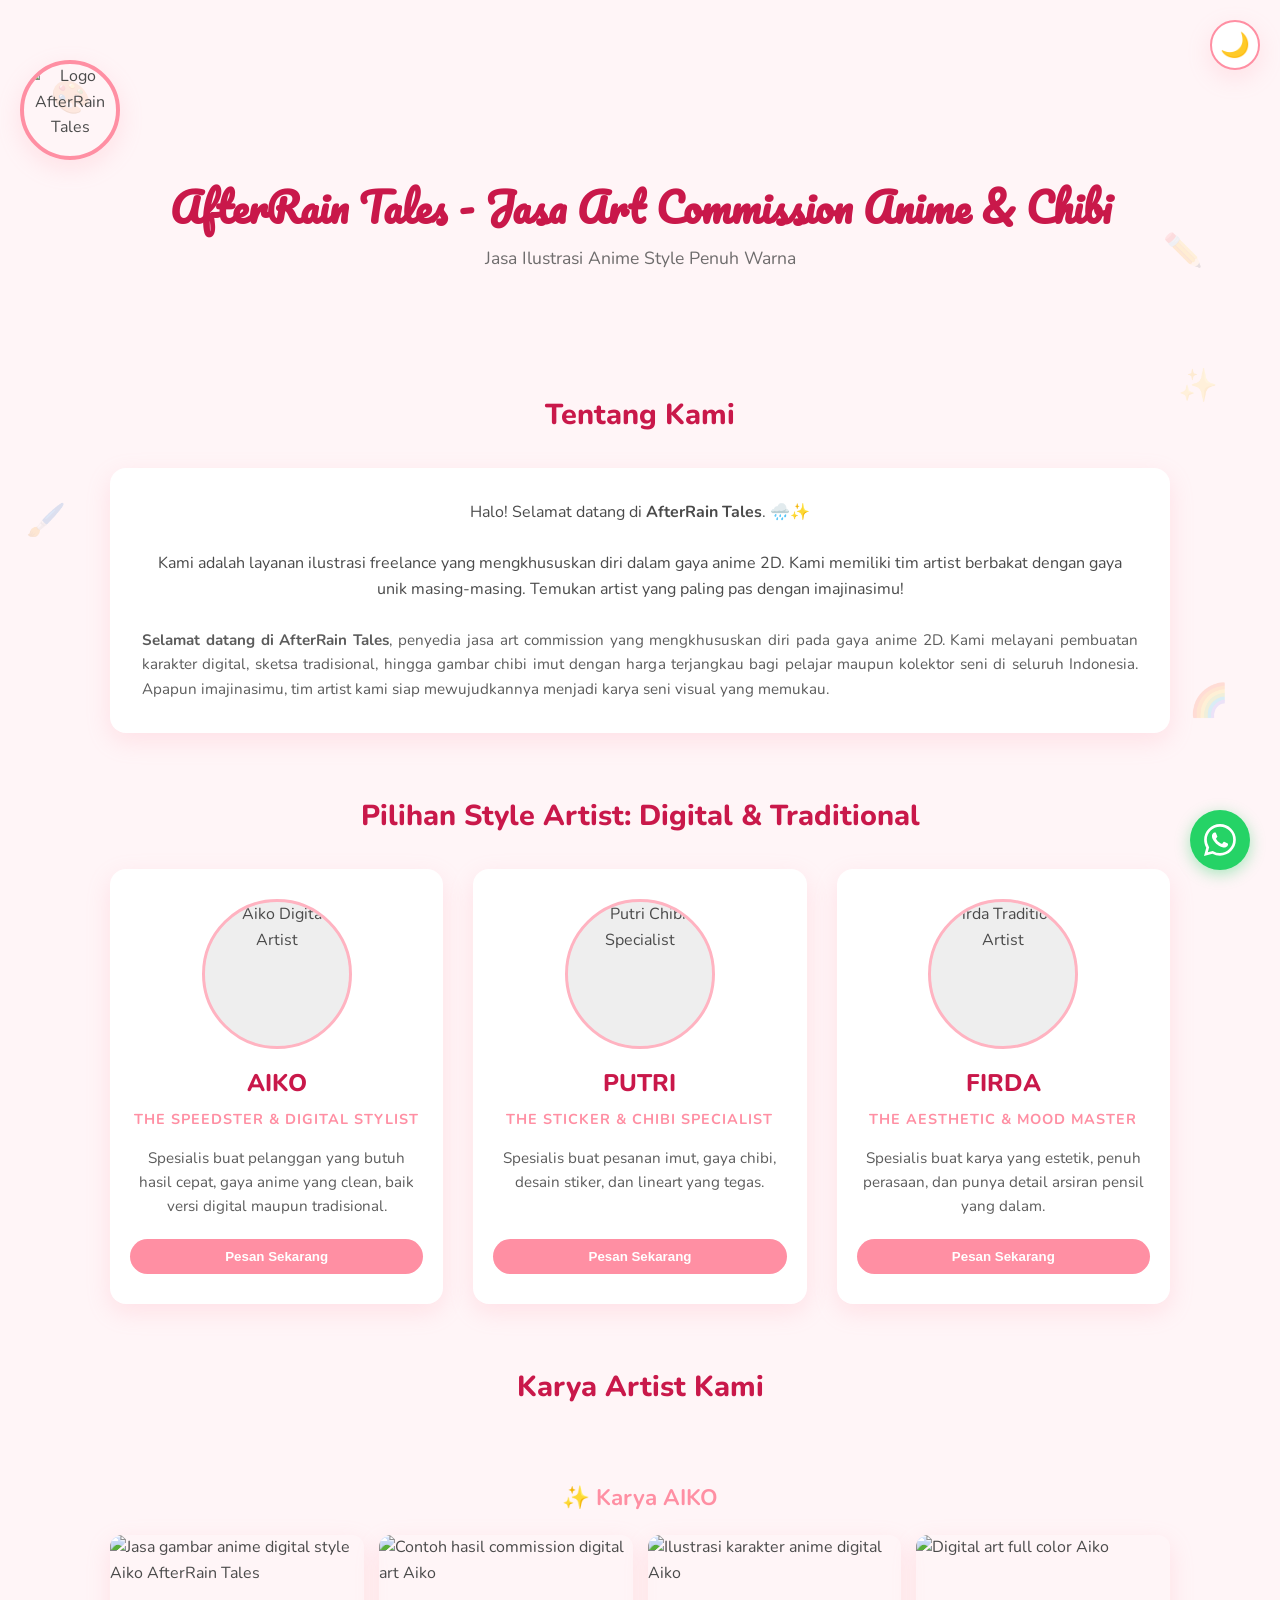
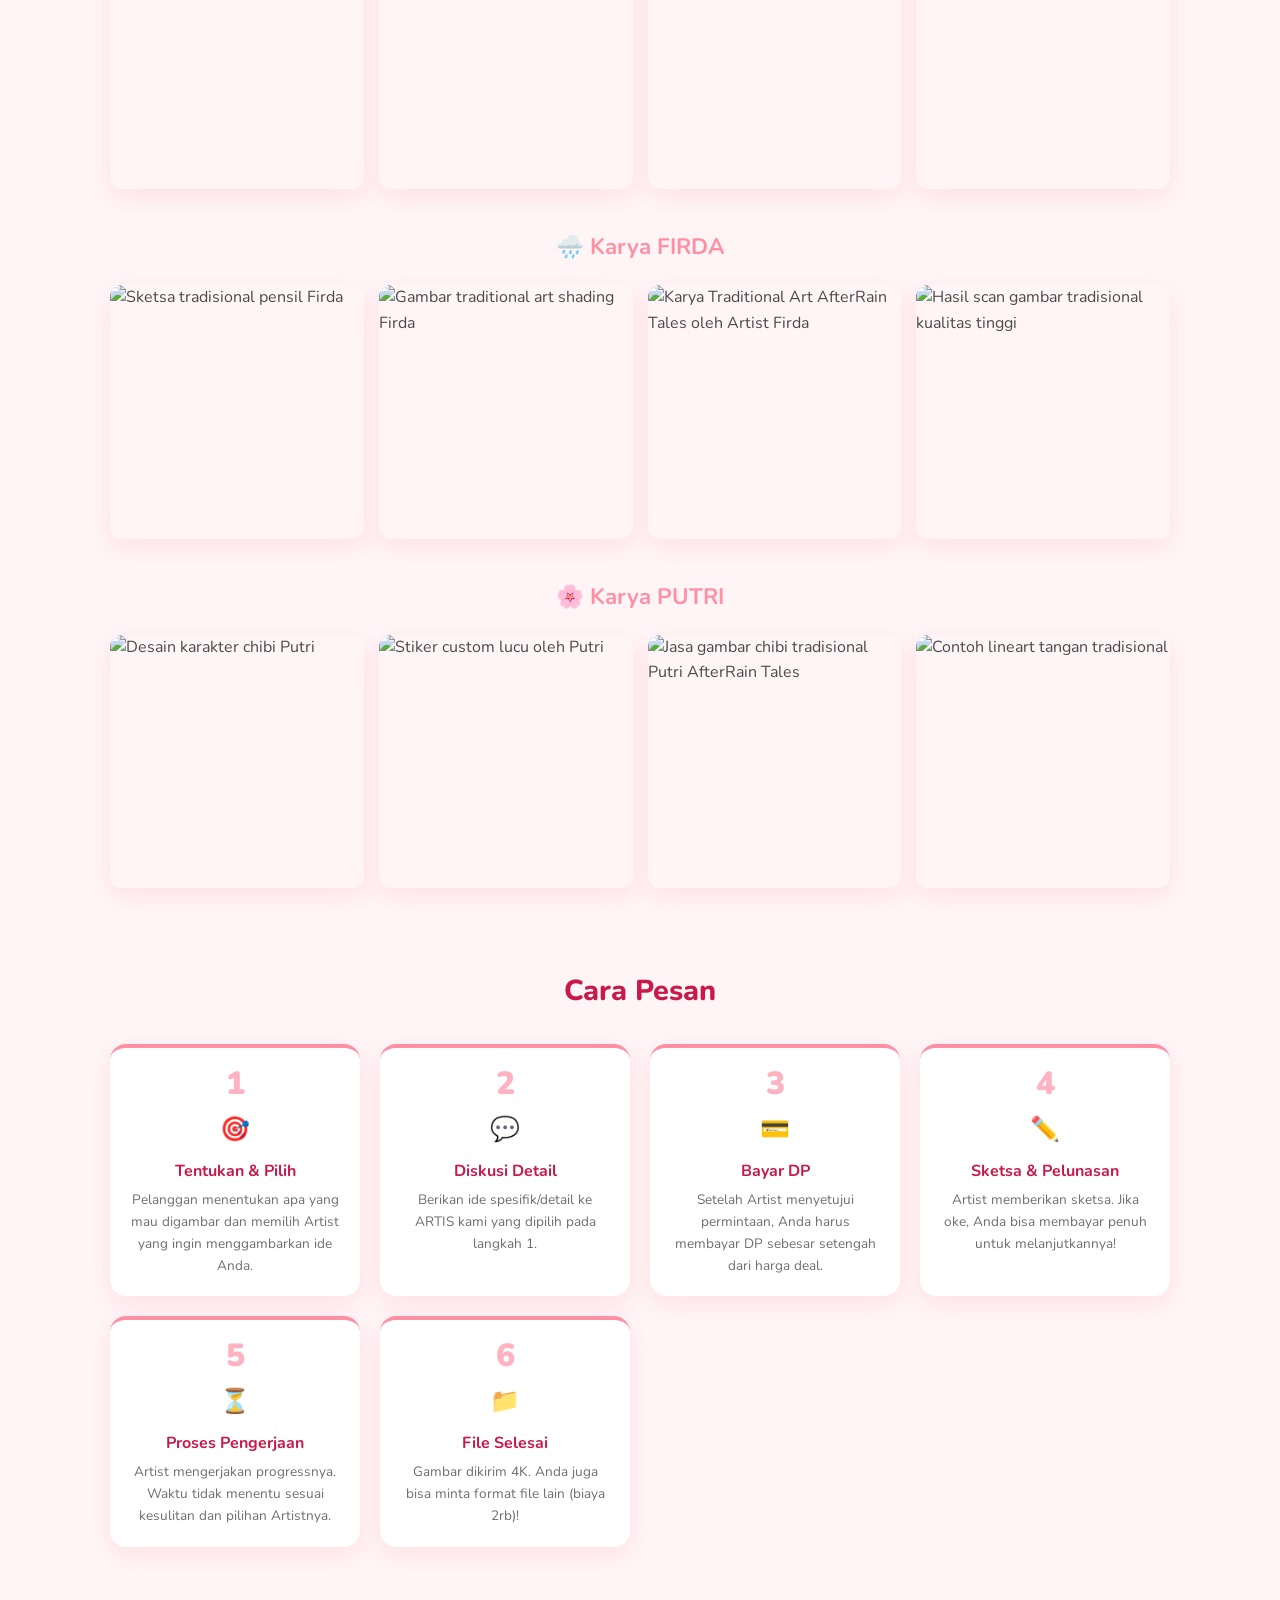
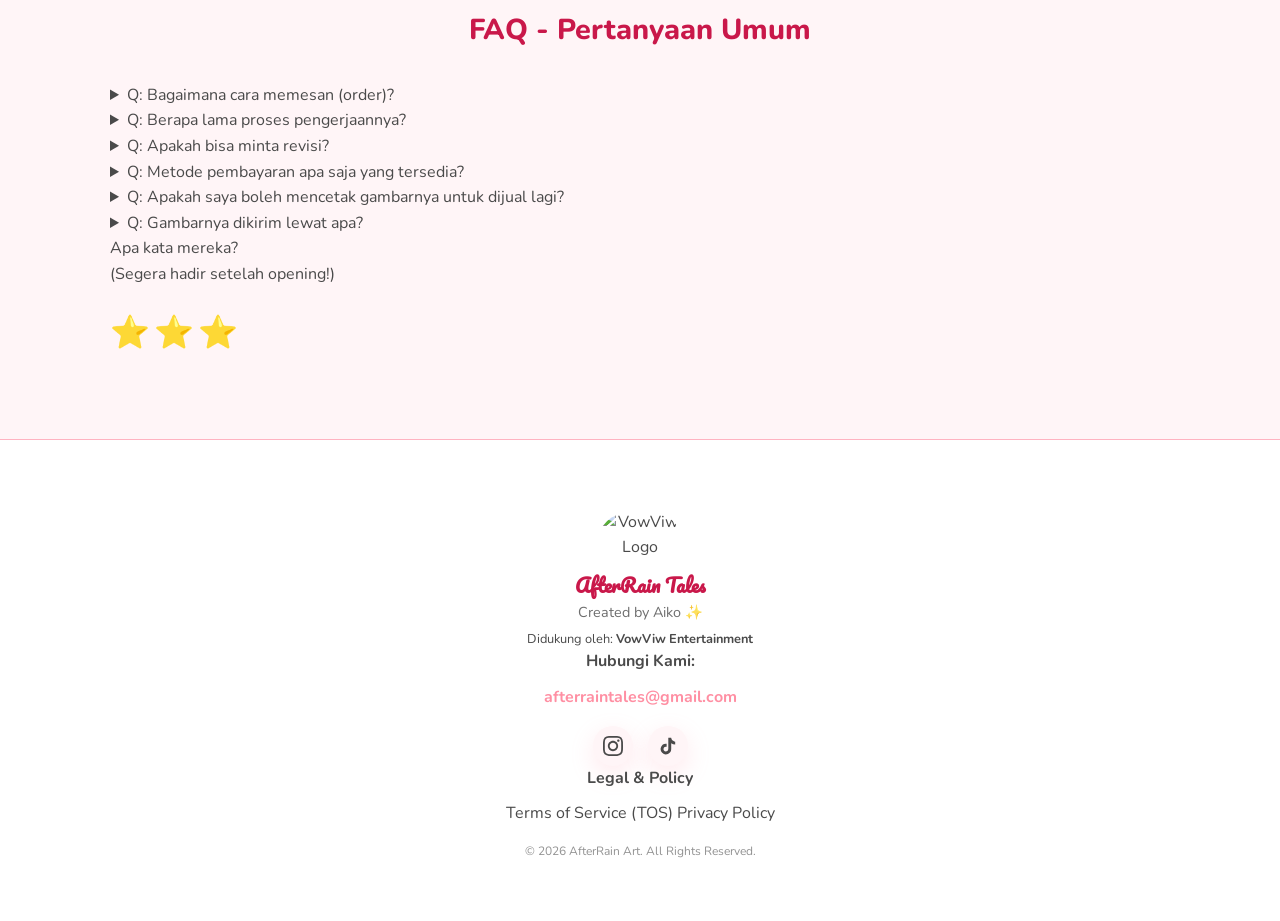
==== commit ee2d1150: "Update index.html" ====
--- a/index.html
+++ b/index.html
@@ -24,431 +24,8 @@
   <!-- Google Fonts -->
   <link href="https://fonts.googleapis.com/css2?family=Nunito:wght@400;600;700;800;900&family=Pacifico&display=swap" rel="stylesheet">
   
-  <!-- CSS (Internal) -->
-  <style>
-    /* ================================================================
-       VARIABLES & RESET
-    ================================================================ */
-    :root {
-      --bg-color: #fff5f7;
-      --text-color: #4a4a4a;
-      --card-bg: #ffffff;
-      --primary: #ff8fa3;
-      --secondary: #c9184a;
-      --accent: #ffb3c1;
-      --shadow: 0 8px 24px rgba(255, 143, 163, 0.2);
-      --border-radius: 16px;
-      --modal-bg: rgba(0, 0, 0, 0.85);
-      --footer-bg: #fff0f3;
-    }
-
-    [data-theme='dark'] {
-      --bg-color: #1a1a2e;
-      --text-color: #e0e0e0;
-      --card-bg: #16213e;
-      --primary: #e94560;
-      --secondary: #ff2e63;
-      --accent: #0f3460;
-      --shadow: 0 8px 24px rgba(0, 0, 0, 0.4);
-      --modal-bg: rgba(0, 0, 0, 0.95);
-      --footer-bg: #0f1623;
-    }
-
-    * { margin: 0; padding: 0; box-sizing: border-box; transition: background 0.3s ease, color 0.3s ease; }
-    
-    body {
-      font-family: 'Nunito', sans-serif;
-      background-color: var(--bg-color);
-      color: var(--text-color);
-      line-height: 1.6;
-      overflow-x: hidden;
-      position: relative;
-    }
-
-    a { text-decoration: none; color: inherit; }
-    ul { list-style: none; }
-    img { max-width: 100%; display: block; cursor: zoom-in; }
-
-    /* ================================================================
-       LAYOUT & COMPONENTS
-    ================================================================ */
-    .container { max-width: 1100px; margin: 0 auto; padding: 20px; }
-
-    /* Header */
-    header {
-      text-align: center;
-      padding: 60px 20px 40px;
-      animation: fadeInDown 0.8s ease;
-    }
-
-    .logo {
-      width: 100px;
-      height: 100px;
-      border-radius: 50%;
-      object-fit: cover;
-      border: 4px solid var(--primary);
-      margin-bottom: 15px;
-      box-shadow: var(--shadow);
-    }
-
-    /* 2. GUNAKAN HEADING YANG BENAR (H1) */
-    header h1 {
-      font-family: 'Pacifico', cursive;
-      font-size: 2.2rem; /* Sedikit disesuaikan agar muat di mobile */
-      color: var(--secondary);
-      margin-bottom: 5px;
-      line-height: 1.3;
-    }
-
-    .tagline { font-size: 1.1rem; opacity: 0.8; }
-
-    /* Section Titles */
-    .section-title {
-      text-align: center;
-      font-size: 1.8rem;
-      color: var(--secondary);
-      margin: 60px 0 30px;
-      position: relative;
-      display: inline-block;
-      width: 100%;
-      font-weight: 800;
-    }
-    
-    .section-title::after {
-      content: '';
-      display: block;
-      width: 60px;
-      height: 4px;
-      background: var(--primary);
-      margin: 10px auto 0;
-      border-radius: 2px;
-    }
-
-    /* 2. GUNAKAN HEADING YANG BENAR (H2) */
-    .sub-section-title {
-      text-align: center;
-      font-size: 1.4rem;
-      color: var(--primary);
-      margin: 40px 0 20px;
-      font-weight: 700;
-    }
-
-    /* Box & Cards */
-    .box {
-      background: var(--card-bg);
-      padding: 30px;
-      border-radius: var(--border-radius);
-      box-shadow: var(--shadow);
-      text-align: center;
-      border: 2px solid transparent;
-    }
-    .box:hover { border-color: var(--primary); }
-
-    /* Artist Grid */
-    .artist-grid {
-      display: grid;
-      grid-template-columns: repeat(auto-fit, minmax(250px, 1fr));
-      gap: 30px;
-    }
-
-    .artist-card {
-      background: var(--card-bg);
-      padding: 30px 20px;
-      border-radius: var(--border-radius);
-      text-align: center;
-      box-shadow: var(--shadow);
-      position: relative;
-      overflow: hidden;
-      transform: translateY(0);
-      transition: transform 0.3s ease, box-shadow 0.3s ease;
-      display: flex;
-      flex-direction: column;
-      justify-content: space-between;
-    }
-
-    .artist-card:hover {
-      transform: translateY(-10px);
-      box-shadow: 0 12px 30px rgba(255, 143, 163, 0.4);
-    }
-
-    .artist-avatar {
-      width: 120px;
-      height: 120px;
-      border-radius: 50%;
-      object-fit: cover;
-      margin: 0 auto 15px;
-      border: 3px solid var(--accent);
-      background: #eee;
-    }
-
-    .artist-name { font-size: 1.4rem; font-weight: 800; color: var(--secondary); margin-bottom: 5px; }
-    .artist-role { font-size: 0.85rem; color: var(--primary); font-weight: 700; text-transform: uppercase; margin-bottom: 15px; }
-    .artist-desc { font-size: 0.9rem; opacity: 0.9; margin-bottom: 20px; flex-grow: 1; }
-
-    .btn-artist-order {
-      display: inline-block;
-      margin-top: auto;
-      background: var(--primary);
-      color: white;
-      padding: 10px 20px;
-      border-radius: 20px;
-      font-weight: 700;
-      border: none;
-      cursor: pointer;
-      width: 100%;
-      transition: background 0.3s, transform 0.2s;
-    }
-    .btn-artist-order:hover { background: var(--secondary); transform: scale(1.05); }
-
-    /* Gallery Grid */
-    .gallery-grid {
-      display: grid;
-      grid-template-columns: repeat(auto-fit, minmax(150px, 1fr));
-      gap: 15px;
-      margin-bottom: 20px;
-    }
-
-    .gallery-item {
-      position: relative;
-      border-radius: 12px;
-      overflow: hidden;
-      aspect-ratio: 1/1;
-      cursor: zoom-in;
-      box-shadow: var(--shadow);
-    }
-
-    .gallery-item img {
-      width: 100%; height: 100%; object-fit: cover;
-      transition: transform 0.5s ease;
-    }
-
-    .gallery-item:hover img { transform: scale(1.1); }
-
-    .gallery-overlay {
-      position: absolute; inset: 0;
-      background: rgba(255, 143, 163, 0.8);
-      display: flex; justify-content: center; align-items: center;
-      color: white; font-weight: 700; opacity: 0;
-      transition: opacity 0.3s ease; pointer-events: none;
-    }
-
-    .gallery-item:hover .gallery-overlay { opacity: 1; }
-
-    /* Steps Section */
-    .steps-container {
-      display: grid;
-      grid-template-columns: repeat(auto-fit, minmax(200px, 1fr));
-      gap: 20px;
-    }
-
-    .step-card {
-      background: var(--card-bg);
-      padding: 20px;
-      border-radius: var(--border-radius);
-      text-align: center;
-      box-shadow: var(--shadow);
-      border-top: 4px solid var(--primary);
-    }
-
-    .step-num { font-size: 2rem; font-weight: 900; color: var(--accent); line-height: 1; margin-bottom: 5px; }
-    .step-icon { font-size: 1.5rem; display: block; margin: 10px 0; }
-    .step-text { font-weight: 700; color: var(--secondary); margin-bottom: 5px; }
-    .step-desc { font-size: 0.85rem; opacity: 0.8; }
-
-    /* FAQ SECTION STYLES */
-    .faq-container { max-width: 800px; margin: 0 auto; }
-    .faq-item {
-      background: var(--card-bg);
-      border-radius: 12px;
-      margin-bottom: 15px;
-      box-shadow: var(--shadow);
-      overflow: hidden;
-    }
-    .faq-item summary {
-      padding: 20px;
-      font-weight: 700;
-      cursor: pointer;
-      list-style: none;
-      position: relative;
-      color: var(--secondary);
-    }
-    .faq-item summary::-webkit-details-marker { display: none; }
-    .faq-item summary::after {
-      content: '+';
-      position: absolute;
-      right: 20px;
-      font-size: 1.5rem;
-      color: var(--primary);
-      transition: transform 0.3s;
-    }
-    .faq-item[open] summary::after { transform: rotate(45deg); }
-    .faq-item p {
-      padding: 0 20px 20px;
-      border-top: 1px dashed var(--accent);
-      margin-top: 10px;
-      padding-top: 15px;
-      color: var(--text-color);
-    }
-
-    /* TESTIMONIAL PLACEHOLDER */
-    .testimonial-box {
-      background: linear-gradient(135deg, var(--card-bg) 0%, rgba(255,143,163,0.1) 100%);
-      padding: 40px;
-      border-radius: var(--border-radius);
-      text-align: center;
-      box-shadow: var(--shadow);
-      border: 2px dashed var(--primary);
-      margin-bottom: 40px;
-    }
-    .testimonial-title { font-family: 'Pacifico', cursive; font-size: 1.8rem; color: var(--secondary); margin-bottom: 10px; }
-    .testimonial-sub { font-size: 0.9rem; opacity: 0.7; letter-spacing: 2px; text-transform: uppercase; }
-
-    /* FOOTER UPDATE */
-    footer {
-      text-align: center;
-      padding: 40px 20px;
-      margin-top: 60px;
-      background: var(--footer-bg);
-      border-top: 1px solid var(--accent);
-    }
-
-    .footer-content {
-      display: flex;
-      flex-direction: column;
-      align-items: center;
-      gap: 20px;
-    }
-    
-    @media (min-width: 768px) {
-      .footer-content {
-        flex-direction: row;
-        justify-content: space-between;
-        text-align: left;
-      }
-      .footer-left { text-align: left; }
-      .footer-right { text-align: right; }
-    }
-
-    .footer-logo { width: 60px; margin-bottom: 10px; border-radius: 50%; }
-    
-    .footer-links a {
-      display: block;
-      margin: 5px 0;
-      font-size: 0.9rem;
-      color: var(--text-color);
-      opacity: 0.8;
-      transition: opacity 0.3s;
-    }
-    .footer-links a:hover { opacity: 1; color: var(--primary); text-decoration: underline; }
-
-    .footer-socials {
-      display: flex; justify-content: center; gap: 15px; margin-top: 15px;
-    }
-
-    .social-icon {
-      width: 40px; height: 40px; border-radius: 50%;
-      background: var(--card-bg); display: flex; align-items: center; justify-content: center;
-      box-shadow: var(--shadow); transition: transform 0.3s, background 0.3s;
-    }
-    .social-icon:hover { transform: translateY(-3px); background: var(--primary); color: white; }
-    .social-icon svg { width: 20px; height: 20px; fill: var(--text-color); }
-    .social-icon:hover svg { fill: white; }
-
-    /* Floating Elements */
-    .dark-toggle {
-      position: fixed; top: 20px; right: 20px;
-      background: var(--card-bg); border: 2px solid var(--primary);
-      color: var(--text-color); width: 50px; height: 50px; border-radius: 50%;
-      font-size: 1.5rem; cursor: pointer; z-index: 1000;
-      box-shadow: var(--shadow); display: flex; align-items: center; justify-content: center;
-    }
-    .dark-toggle:hover { background: var(--primary); color: white; }
-
-    .wa-float {
-      position: fixed; bottom: 30px; right: 30px;
-      background: #25D366; color: white; width: 60px; height: 60px; border-radius: 50%;
-      display: flex; align-items: center; justify-content: center;
-      box-shadow: 0 4px 15px rgba(37, 211, 102, 0.4); z-index: 1000;
-      transition: transform 0.3s;
-    }
-    .wa-float:hover { transform: scale(1.1); }
-
-    .floating-emoji {
-      position: fixed; font-size: 2rem; opacity: 0.15; z-index: -1;
-      animation: floatEmoji 10s infinite ease-in-out; pointer-events: none;
-    }
-
-    /* Animations */
-    @keyframes floatEmoji {
-      0%, 100% { transform: translateY(0) rotate(0deg); }
-      50% { transform: translateY(-20px) rotate(10deg); }
-    }
-    @keyframes fadeInDown {
-      from { opacity: 0; transform: translateY(-30px); }
-      to { opacity: 1; transform: translateY(0); }
-    }
-    @keyframes fadeUp {
-      0% { opacity: 1; transform: translateY(0) scale(1); }
-      100% { opacity: 0; transform: translateY(-50px) scale(0.5); }
-    }
-
-    .sparkle {
-      position: absolute; pointer-events: none;
-      animation: fadeUp 0.9s forwards; font-size: 1.2rem; z-index: 10;
-    }
-
-    /* Modal Styles (Lightbox & Profile) */
-    .lightbox, .profile-modal {
-      position: fixed; top: 0; left: 0; width: 100%; height: 100%;
-      background: var(--modal-bg); z-index: 2000;
-      display: none; justify-content: center; align-items: center; padding: 20px;
-      opacity: 0; transition: opacity 0.3s ease;
-    }
-    .lightbox.active, .profile-modal.active { display: flex; opacity: 1; }
-
-    .lightbox img { max-width: 100%; max-height: 90vh; border-radius: 8px; box-shadow: 0 0 20px rgba(0,0,0,0.5); cursor: zoom-out; object-fit: contain; }
-    .lightbox-close { position: absolute; top: 20px; right: 30px; color: white; font-size: 3rem; cursor: pointer; font-weight: bold; line-height: 1; }
-
-    .profile-content {
-      background: var(--card-bg); width: 100%; max-width: 600px; max-height: 90vh;
-      border-radius: var(--border-radius); box-shadow: 0 10px 40px rgba(0,0,0,0.5);
-      display: flex; flex-direction: column; overflow: hidden; position: relative;
-      animation: slideUp 0.4s ease;
-    }
-    @keyframes slideUp {
-      from { transform: translateY(50px); opacity: 0; }
-      to { transform: translateY(0); opacity: 1; }
-    }
-
-    .profile-header {
-      background: var(--primary); color: white; padding: 20px; text-align: center; position: relative;
-    }
-    .profile-close {
-      position: absolute; top: 15px; right: 15px; background: rgba(255,255,255,0.2);
-      border: none; color: white; width: 32px; height: 32px; border-radius: 50%;
-      cursor: pointer; font-size: 1.2rem; display: flex; align-items: center; justify-content: center;
-    }
-    .profile-name { font-size: 2rem; font-family: 'Pacifico', cursive; margin-bottom: 5px; }
-    .profile-role { font-size: 1rem; opacity: 0.9; text-transform: uppercase; letter-spacing: 1px; }
-
-    .profile-body { padding: 25px; overflow-y: auto; color: var(--text-color); }
-    .profile-section { margin-bottom: 20px; padding-bottom: 15px; border-bottom: 1px dashed var(--accent); }
-    .profile-section h3 { color: var(--secondary); margin-bottom: 10px; font-size: 1.1rem; }
-    .profile-section ul { list-style: disc; margin-left: 20px; }
-    .hard-limits { background: rgba(233, 69, 96, 0.1); border: 1px solid var(--primary); padding: 15px; border-radius: 8px; }
-    .hard-limits h4 { color: var(--secondary); margin-bottom: 5px; }
-
-    .profile-footer {
-      padding: 20px; border-top: 1px solid var(--accent); text-align: center; background: var(--card-bg);
-    }
-    .btn-wa-direct {
-      display: inline-flex; align-items: center; gap: 10px;
-      background: #25D366; color: white; font-weight: 800; padding: 15px 30px;
-      border-radius: 30px; text-decoration: none; font-size: 1.1rem;
-      transition: transform 0.2s, box-shadow 0.2s; box-shadow: 0 4px 10px rgba(37, 211, 102, 0.3);
-    }
-    .btn-wa-direct:hover { transform: translateY(-2px); box-shadow: 0 6px 15px rgba(37, 211, 102, 0.5); background: #20bd5a; }
-  </style>
+  <!-- Link ke CSS Eksternal -->
+  <link rel="stylesheet" href="style.css">
 </head>
 <body>
 
@@ -798,151 +375,7 @@
     </div>
   </div>
 
-  <!-- JAVASCRIPT -->
-  <script>
-    /* ================================================================
-       DATA ARTIST
-    ================================================================ */
-    const artistsData = {
-      aiko: {
-        name: "Aiko",
-        role: "The Speedster & Digital Stylist",
-        phone: "+62 895-3292-24959",
-        rawPhone: "62895329224959",
-        rating: "⭐⭐⭐⭐⭐ (5/5) — Dikenal sangat komunikatif dan tepat waktu.",
-        type: "Digital Art Expert. Aiko fokus sepenuhnya pada pengerjaan digital menggunakan software terkini.",
-        capabilities: [
-          "<strong>Character Design:</strong> Sangat mahir membuat desain karakter orisinal (OC) dari nol.",
-          "<strong>Style Versatility:</strong> Bisa mengerjakan Simple Sketch, Chibi, hingga Premium Full Shading.",
-          "<strong>Kecepatan Kerja:</strong> Stabil (1–3 jam tergantung kerumitan paket).",
-          "<strong>Pengalaman Genre:</strong> Anime/Manga dan Semi-Realism."
-        ],
-        limits: [ "Tidak ada batasan spesifik (Open to all themes sesuai aturan umum)." ],
-        extraNote: ""
-      },
-      firda: {
-        name: "Firda",
-        role: "The Aesthetic & Mood Master",
-        phone: "+62 858-1937-7503",
-        rawPhone: "6285819377503",
-        rating: "⭐⭐⭐⭐⭐ (5/5) — Dikenal sangat kuat dalam menciptakan suasana melalui kontras warna dramatis.",
-        type: "Traditional Art Specialist. Menggunakan media fisik untuk tekstur otentik.",
-        capabilities: [
-          "<strong>Master of Contrast:</strong> Ahli memainkan efek cahaya dan bayangan yang tajam.",
-          "<strong>Traditional Shading:</strong> Teknik arsir dan gradasi manual yang bervolume.",
-          "<strong>Atmospheric Background:</strong> Membangun suasana (mood) melalui detail latar belakang."
-        ],
-        limits: [ "<strong>No Mecha:</strong> Belum melayani robot/mesin dengan detail teknis kompleks." ],
-        extraNote: "Hasil Akhir berupa file digital hasil scan/foto kualitas tinggi."
-      },
-      putri: {
-        name: "Putri",
-        role: "The Sticker & Chibi Specialist",
-        phone: "+62 857-5755-2350",
-        rawPhone: "6285757552350",
-        rating: "⭐⭐⭐⭐⭐ (5/5) — Dikenal sangat teliti dan mampu menangkap keinginan pelanggan secara detail.",
-        type: "Traditional Art Specialist. Fokus pada karya seni manual dengan sentuhan tekstur unik.",
-        capabilities: [
-          "<strong>Chibi Style Specialist:</strong> Ahli membuat karakter chibi lucu dan proporsional.",
-          "<strong>Traditional Sketching:</strong> Goresan tangan langsung yang rapi dan personal.",
-          "<strong>Soft Aesthetic:</strong> Keindahan garis manual lembut, cocok untuk koleksi/hadiah."
-        ],
-        limits: [
-          "<strong>No NSFW:</strong> Tidak menerima konten dewasa.",
-          "<strong>No Heavy Gore:</strong> Tidak menerima kekerasan ekstrem.",
-          "<strong>No Full Body:</strong> Saat ini hanya melayani maksimal Half Body."
-        ],
-        extraNote: "Hasil Akhir dikirim via Google Drive (Scan/Foto HRD)."
-      }
-    };
-
-    /* ================================================================
-       LOGIC UMUM
-    ================================================================ */
-    function toggleDark(){
-      const html = document.documentElement;
-      const isDark = html.getAttribute('data-theme') === 'dark';
-      html.setAttribute('data-theme', isDark ? 'light' : 'dark');
-      document.querySelector('.dark-toggle').textContent = isDark ? '🌙' : '☀️';
-    }
-
-    /* Sparkle Effect */
-    const cards = document.querySelectorAll('.sparkle-wrap');
-    const sparkleEmojis = ['✨','⭐','💫','🌟','❄️','🎨'];
-    cards.forEach(card => {
-      card.addEventListener('mousemove', e => {
-        if (Math.random() > 0.85) {
-          const sp = document.createElement('div');
-          sp.className = 'sparkle';
-          sp.textContent = sparkleEmojis[Math.floor(Math.random()*sparkleEmojis.length)];
-          const rect = card.getBoundingClientRect();
-          sp.style.left = (e.clientX - rect.left) + 'px';
-          sp.style.top = (e.clientY - rect.top) + 'px';
-          card.appendChild(sp);
-          setTimeout(() => sp.remove(), 900);
-        }
-      });
-    });
-
-    /* Lightbox */
-    const lightbox = document.getElementById('lightbox');
-    const lightboxImg = document.getElementById('lightbox-img');
-    const lightboxClose = document.querySelector('.lightbox-close');
-    
-    document.querySelectorAll('img').forEach(img => {
-      img.addEventListener('click', (e) => {
-        if(e.target.closest('.profile-content') || e.target.closest('.lightbox-close') || e.target.closest('.wa-float')) return;
-        lightboxImg.src = e.target.src;
-        lightbox.classList.add('active');
-      });
-    });
-
-    function closeLightbox() { lightbox.classList.remove('active'); }
-    lightboxClose.addEventListener('click', closeLightbox);
-    lightbox.addEventListener('click', (e) => { if (e.target === lightbox) closeLightbox(); });
-
-    /* Artist Profile Modal */
-    const profileModal = document.getElementById('artist-profile');
-    const pName = document.getElementById('p-name');
-    const pRole = document.getElementById('p-role');
-    const pPhone = document.getElementById('p-phone');
-    const pRating = document.getElementById('p-rating');
-    const pType = document.getElementById('p-type');
-    const pCapabilities = document.getElementById('p-capabilities');
-    const pLimits = document.getElementById('p-limits');
-    const pExtraNote = document.getElementById('p-extra-note');
-    const pWaLink = document.getElementById('p-wa-link');
-
-    document.querySelectorAll('.btn-artist-order').forEach(btn => {
-      btn.addEventListener('click', () => {
-        const artistId = btn.getAttribute('data-artist');
-        openArtistProfile(artistId);
-      });
-    });
-
-    function openArtistProfile(id) {
-      const data = artistsData[id];
-      if (!data) return;
-      pName.textContent = data.name;
-      pRole.textContent = data.role;
-      pPhone.textContent = data.phone;
-      pRating.textContent = data.rating;
-      pType.textContent = data.type;
-      pCapabilities.innerHTML = '<ul>' + data.capabilities.map(c => `<li>${c}</li>`).join('') + '</ul>';
-      pLimits.innerHTML = data.limits.map(l => `<li>${l}</li>`).join('');
-      pExtraNote.textContent = data.extraNote;
-      pWaLink.href = `https://wa.me/${data.rawPhone}?text=${encodeURIComponent(`Halo ${data.name}, saya ingin memesan komisi denganmu...`)}`;
-      profileModal.classList.add('active');
-      document.body.style.overflow = 'hidden';
-    }
-
-    function closeProfile() {
-      profileModal.classList.remove('active');
-      document.body.style.overflow = 'auto';
-    }
-
-    document.querySelector('.profile-close').addEventListener('click', closeProfile);
-    profileModal.addEventListener('click', (e) => { if (e.target === profileModal) closeProfile(); });
-  </script>
+  <!-- Link ke JS Eksternal -->
+  <script src="script.js"></script>
 </body>
 </html>
--- a/style.css
+++ b/style.css
@@ -0,0 +1,616 @@
+/* ================================================================
+   VARIABLES & RESET
+=============================================================== */
+:root {
+  --bg-color: #fff5f7;
+  --text-color: #4a4a4a;
+  --card-bg: #ffffff;
+  --primary: #ff8fa3;
+  --secondary: #c9184a;
+  --accent: #ffb3c1;
+  --shadow: 0 8px 24px rgba(255, 143, 163, 0.2);
+  --border-radius: 16px;
+  --modal-bg: rgba(0, 0, 0, 0.85);
+}
+
+[data-theme='dark'] {
+  --bg-color: #1a1a2e;
+  --text-color: #e0e0e0;
+  --card-bg: #16213e;
+  --primary: #e94560;
+  --secondary: #ff2e63;
+  --accent: #0f3460;
+  --shadow: 0 8px 24px rgba(0, 0, 0, 0.4);
+  --modal-bg: rgba(0, 0, 0, 0.95);
+}
+
+* {
+  margin: 0;
+  padding: 0;
+  box-sizing: border-box;
+  transition: background 0.3s ease, color 0.3s ease;
+}
+
+body {
+  font-family: 'Nunito', sans-serif;
+  background-color: var(--bg-color);
+  color: var(--text-color);
+  line-height: 1.6;
+  overflow-x: hidden;
+  position: relative;
+}
+
+a { text-decoration: none; color: inherit; }
+ul { list-style: none; }
+img { max-width: 100%; display: block; cursor: zoom-in; } /* Cursor zoom-in untuk semua gambar */
+
+/* ================================================================
+   LAYOUT & COMPONENTS
+=============================================================== */
+.container {
+  max-width: 1100px;
+  margin: 0 auto;
+  padding: 20px;
+}
+
+/* Header */
+header {
+  text-align: center;
+  padding: 60px 20px 40px;
+  animation: fadeInDown 0.8s ease;
+}
+
+.logo {
+  width: 100px;
+  height: 100px;
+  border-radius: 50%;
+  object-fit: cover;
+  border: 4px solid var(--primary);
+  margin-bottom: 15px;
+  box-shadow: var(--shadow);
+}
+
+header h1 {
+  font-family: 'Pacifico', cursive;
+  font-size: 2.5rem;
+  color: var(--secondary);
+  margin-bottom: 5px;
+}
+
+.tagline {
+  font-size: 1.1rem;
+  opacity: 0.8;
+}
+
+/* Section Titles */
+.section-title {
+  text-align: center;
+  font-size: 1.8rem;
+  color: var(--secondary);
+  margin: 60px 0 30px;
+  position: relative;
+  display: inline-block;
+  width: 100%;
+  font-weight: 800;
+}
+
+.sub-section-title {
+  text-align: center;
+  font-size: 1.4rem;
+  color: var(--primary);
+  margin: 40px 0 20px;
+  font-weight: 700;
+}
+
+/* Box & Cards */
+.box {
+  background: var(--card-bg);
+  padding: 30px;
+  border-radius: var(--border-radius);
+  box-shadow: var(--shadow);
+  text-align: center;
+  border: 2px solid transparent;
+}
+.box:hover { border-color: var(--primary); }
+
+/* Artist Grid */
+.artist-grid {
+  display: grid;
+  grid-template-columns: repeat(auto-fit, minmax(250px, 1fr));
+  gap: 30px;
+}
+
+.artist-card {
+  background: var(--card-bg);
+  padding: 30px 20px;
+  border-radius: var(--border-radius);
+  text-align: center;
+  box-shadow: var(--shadow);
+  position: relative;
+  overflow: hidden; /* Important for sparkles */
+  transform: translateY(0);
+  transition: transform 0.3s ease, box-shadow 0.3s ease;
+  display: flex;
+  flex-direction: column;
+  justify-content: space-between;
+}
+
+.artist-card:hover {
+  transform: translateY(-10px);
+  box-shadow: 0 12px 30px rgba(255, 143, 163, 0.4);
+}
+
+.artist-avatar {
+  width: 150px;
+  height: 150px;
+  border-radius: 50%;
+  object-fit: cover;
+  margin: 0 auto 15px;
+  border: 3px solid var(--accent);
+  background: #eee;
+}
+
+.artist-name {
+  font-size: 1.5rem;
+  font-weight: 800;
+  color: var(--secondary);
+  margin-bottom: 5px;
+}
+
+.artist-role {
+  font-size: 0.9rem;
+  color: var(--primary);
+  font-weight: 700;
+  text-transform: uppercase;
+  letter-spacing: 1px;
+  margin-bottom: 15px;
+}
+
+.artist-desc {
+  font-size: 0.95rem;
+  opacity: 0.9;
+  margin-bottom: 20px;
+}
+
+/* Tombol Pesan di Card Artist */
+.btn-artist-order {
+  display: inline-block;
+  margin-top: auto;
+  background: var(--primary);
+  color: white;
+  padding: 10px 20px;
+  border-radius: 20px;
+  font-weight: 700;
+  border: none;
+  cursor: pointer;
+  width: 100%;
+  transition: background 0.3s, transform 0.2s;
+}
+
+.btn-artist-order:hover {
+  background: var(--secondary);
+  transform: scale(1.05);
+}
+
+/* Gallery Grid */
+.gallery-grid {
+  display: grid;
+  grid-template-columns: repeat(auto-fit, minmax(150px, 1fr));
+  gap: 15px;
+  margin-bottom: 20px;
+}
+
+.gallery-item {
+  position: relative;
+  border-radius: 12px;
+  overflow: hidden;
+  aspect-ratio: 1/1;
+  cursor: zoom-in;
+  box-shadow: var(--shadow);
+}
+
+.gallery-item img {
+  width: 100%;
+  height: 100%;
+  object-fit: cover;
+  transition: transform 0.5s ease;
+}
+
+.gallery-item:hover img {
+  transform: scale(1.1);
+}
+
+.gallery-overlay {
+  position: absolute;
+  inset: 0;
+  background: rgba(255, 143, 163, 0.8);
+  display: flex;
+  justify-content: center;
+  align-items: center;
+  color: white;
+  font-weight: 700;
+  opacity: 0;
+  transition: opacity 0.3s ease;
+  pointer-events: none; /* Agar klik tembus ke gambar */
+}
+
+.gallery-item:hover .gallery-overlay {
+  opacity: 1;
+}
+
+/* Steps Section */
+.steps-container {
+  display: grid;
+  grid-template-columns: repeat(auto-fit, minmax(200px, 1fr));
+  gap: 20px;
+}
+
+.step-card {
+  background: var(--card-bg);
+  padding: 20px;
+  border-radius: var(--border-radius);
+  text-align: center;
+  box-shadow: var(--shadow);
+  border-top: 4px solid var(--primary);
+}
+
+.step-num {
+  font-size: 2rem;
+  font-weight: 900;
+  color: var(--accent);
+  line-height: 1;
+  margin-bottom: 5px;
+}
+
+.step-icon {
+  font-size: 1.5rem;
+  display: block;
+  margin: 10px 0;
+}
+
+.step-text {
+  font-weight: 700;
+  color: var(--secondary);
+  margin-bottom: 5px;
+}
+
+.step-desc {
+  font-size: 0.85rem;
+  opacity: 0.8;
+}
+
+/* Footer */
+footer {
+  text-align: center;
+  padding: 40px 20px;
+  margin-top: 60px;
+  background: var(--card-bg);
+  border-top: 1px solid var(--accent);
+}
+
+.footer-logo {
+  width: 80px;
+  margin: 10px auto;
+  border-radius: 50%;
+}
+
+.footer-socials {
+  display: flex;
+  justify-content: center;
+  gap: 15px;
+  margin-top: 15px;
+}
+
+.social-icon {
+  width: 40px;
+  height: 40px;
+  border-radius: 50%;
+  background: var(--bg-color);
+  display: flex;
+  align-items: center;
+  justify-content: center;
+  box-shadow: var(--shadow);
+  transition: transform 0.3s, background 0.3s;
+}
+
+.social-icon:hover {
+  transform: translateY(-3px);
+  background: var(--primary);
+  color: white;
+}
+
+.social-icon svg {
+  width: 20px;
+  height: 20px;
+  fill: var(--text-color);
+}
+
+.social-icon:hover svg {
+  fill: white;
+}
+
+.footer-email {
+  margin-top: 10px;
+  font-weight: 700;
+  color: var(--primary);
+}
+
+/* Floating Elements */
+.dark-toggle {
+  position: fixed;
+  top: 20px;
+  right: 20px;
+  background: var(--card-bg);
+  border: 2px solid var(--primary);
+  color: var(--text-color);
+  width: 50px;
+  height: 50px;
+  border-radius: 50%;
+  font-size: 1.5rem;
+  cursor: pointer;
+  z-index: 1000;
+  box-shadow: var(--shadow);
+  display: flex;
+  align-items: center;
+  justify-content: center;
+}
+
+.dark-toggle:hover { background: var(--primary); color: white; }
+
+.wa-float {
+  position: fixed;
+  bottom: 30px;
+  right: 30px;
+  background: #25D366;
+  color: white;
+  width: 60px;
+  height: 60px;
+  border-radius: 50%;
+  display: flex;
+  align-items: center;
+  justify-content: center;
+  box-shadow: 0 4px 15px rgba(37, 211, 102, 0.4);
+  z-index: 1000;
+  transition: transform 0.3s;
+}
+
+.wa-float:hover { transform: scale(1.1); }
+
+.floating-emoji {
+  position: fixed;
+  font-size: 2rem;
+  opacity: 0.15;
+  z-index: -1;
+  animation: floatEmoji 10s infinite ease-in-out;
+  pointer-events: none;
+}
+
+/* Animations */
+@keyframes floatEmoji {
+  0%, 100% { transform: translateY(0) rotate(0deg); }
+  50% { transform: translateY(-20px) rotate(10deg); }
+}
+
+@keyframes fadeInDown {
+  from { opacity: 0; transform: translateY(-30px); }
+  to { opacity: 1; transform: translateY(0); }
+}
+
+/* Sparkle Effect CSS */
+.sparkle {
+  position: absolute;
+  pointer-events: none;
+  animation: fadeUp 0.9s forwards;
+  font-size: 1.2rem;
+  z-index: 10;
+}
+
+@keyframes fadeUp {
+  0% { opacity: 1; transform: translateY(0) scale(1); }
+  100% { opacity: 0; transform: translateY(-50px) scale(0.5); }
+}
+
+/* ================================================================
+   NEW: LIGHTBOX & PROFILE MODAL STYLES
+=============================================================== */
+
+/* Lightbox (Image Zoom) */
+.lightbox {
+  position: fixed;
+  top: 0;
+  left: 0;
+  width: 100%;
+  height: 100%;
+  background: var(--modal-bg);
+  z-index: 2000;
+  display: none;
+  justify-content: center;
+  align-items: center;
+  padding: 20px;
+  opacity: 0;
+  transition: opacity 0.3s ease;
+}
+
+.lightbox.active {
+  display: flex;
+  opacity: 1;
+}
+
+.lightbox img {
+  max-width: 100%;
+  max-height: 90vh;
+  border-radius: 8px;
+  box-shadow: 0 0 20px rgba(0,0,0,0.5);
+  cursor: zoom-out; /* Change cursor to indicate close */
+  object-fit: contain;
+}
+
+.lightbox-close {
+  position: absolute;
+  top: 20px;
+  right: 30px;
+  color: white;
+  font-size: 3rem;
+  cursor: pointer;
+  font-weight: bold;
+  line-height: 1;
+}
+
+/* Profile Modal (SPA) */
+.profile-modal {
+  position: fixed;
+  top: 0;
+  left: 0;
+  width: 100%;
+  height: 100%;
+  background: var(--modal-bg);
+  z-index: 2000;
+  display: none;
+  justify-content: center;
+  align-items: center;
+  padding: 20px;
+  opacity: 0;
+  transition: opacity 0.3s ease;
+}
+
+.profile-modal.active {
+  display: flex;
+  opacity: 1;
+}
+
+.profile-content {
+  background: var(--card-bg);
+  width: 100%;
+  max-width: 600px;
+  max-height: 90vh;
+  border-radius: var(--border-radius);
+  box-shadow: 0 10px 40px rgba(0,0,0,0.5);
+  display: flex;
+  flex-direction: column;
+  overflow: hidden;
+  position: relative;
+  animation: slideUp 0.4s ease;
+}
+
+@keyframes slideUp {
+  from { transform: translateY(50px); opacity: 0; }
+  to { transform: translateY(0); opacity: 1; }
+}
+
+.profile-header {
+  background: var(--primary);
+  color: white;
+  padding: 20px;
+  text-align: center;
+  position: relative;
+}
+
+.profile-close {
+  position: absolute;
+  top: 15px;
+  right: 15px;
+  background: rgba(255,255,255,0.2);
+  border: none;
+  color: white;
+  width: 32px;
+  height: 32px;
+  border-radius: 50%;
+  cursor: pointer;
+  font-size: 1.2rem;
+  line-height: 1;
+  display: flex;
+  align-items: center;
+  justify-content: center;
+}
+.profile-close:hover { background: rgba(255,255,255,0.4); }
+
+.profile-name {
+  font-size: 2rem;
+  font-family: 'Pacifico', cursive;
+  margin-bottom: 5px;
+}
+
+.profile-role {
+  font-size: 1rem;
+  opacity: 0.9;
+  text-transform: uppercase;
+  letter-spacing: 1px;
+}
+
+.profile-body {
+  padding: 25px;
+  overflow-y: auto;
+  color: var(--text-color);
+}
+
+.profile-section {
+  margin-bottom: 20px;
+  padding-bottom: 15px;
+  border-bottom: 1px dashed var(--accent);
+}
+
+.profile-section:last-child { border-bottom: none; }
+
+.profile-section h3 {
+  color: var(--secondary);
+  margin-bottom: 10px;
+  font-size: 1.1rem;
+  display: flex;
+  align-items: center;
+  gap: 8px;
+}
+
+.profile-section p, .profile-section li {
+  font-size: 0.95rem;
+  margin-bottom: 8px;
+}
+
+.profile-section ul {
+  list-style: disc;
+  margin-left: 20px;
+}
+
+.rating-stars {
+  color: gold;
+  font-size: 1.2rem;
+}
+
+.hard-limits {
+  background: rgba(233, 69, 96, 0.1);
+  border: 1px solid var(--primary);
+  padding: 15px;
+  border-radius: 8px;
+}
+
+.hard-limits h4 {
+  color: var(--secondary);
+  margin-bottom: 5px;
+}
+
+.profile-footer {
+  padding: 20px;
+  border-top: 1px solid var(--accent);
+  text-align: center;
+  background: var(--card-bg);
+}
+
+.btn-wa-direct {
+  display: inline-flex;
+  align-items: center;
+  gap: 10px;
+  background: #25D366;
+  color: white;
+  font-weight: 800;
+  padding: 15px 30px;
+  border-radius: 30px;
+  text-decoration: none;
+  font-size: 1.1rem;
+  transition: transform 0.2s, box-shadow 0.2s;
+  box-shadow: 0 4px 10px rgba(37, 211, 102, 0.3);
+}
+
+.btn-wa-direct:hover {
+  transform: translateY(-2px);
+  box-shadow: 0 6px 15px rgba(37, 211, 102, 0.5);
+  background: #20bd5a;
+}
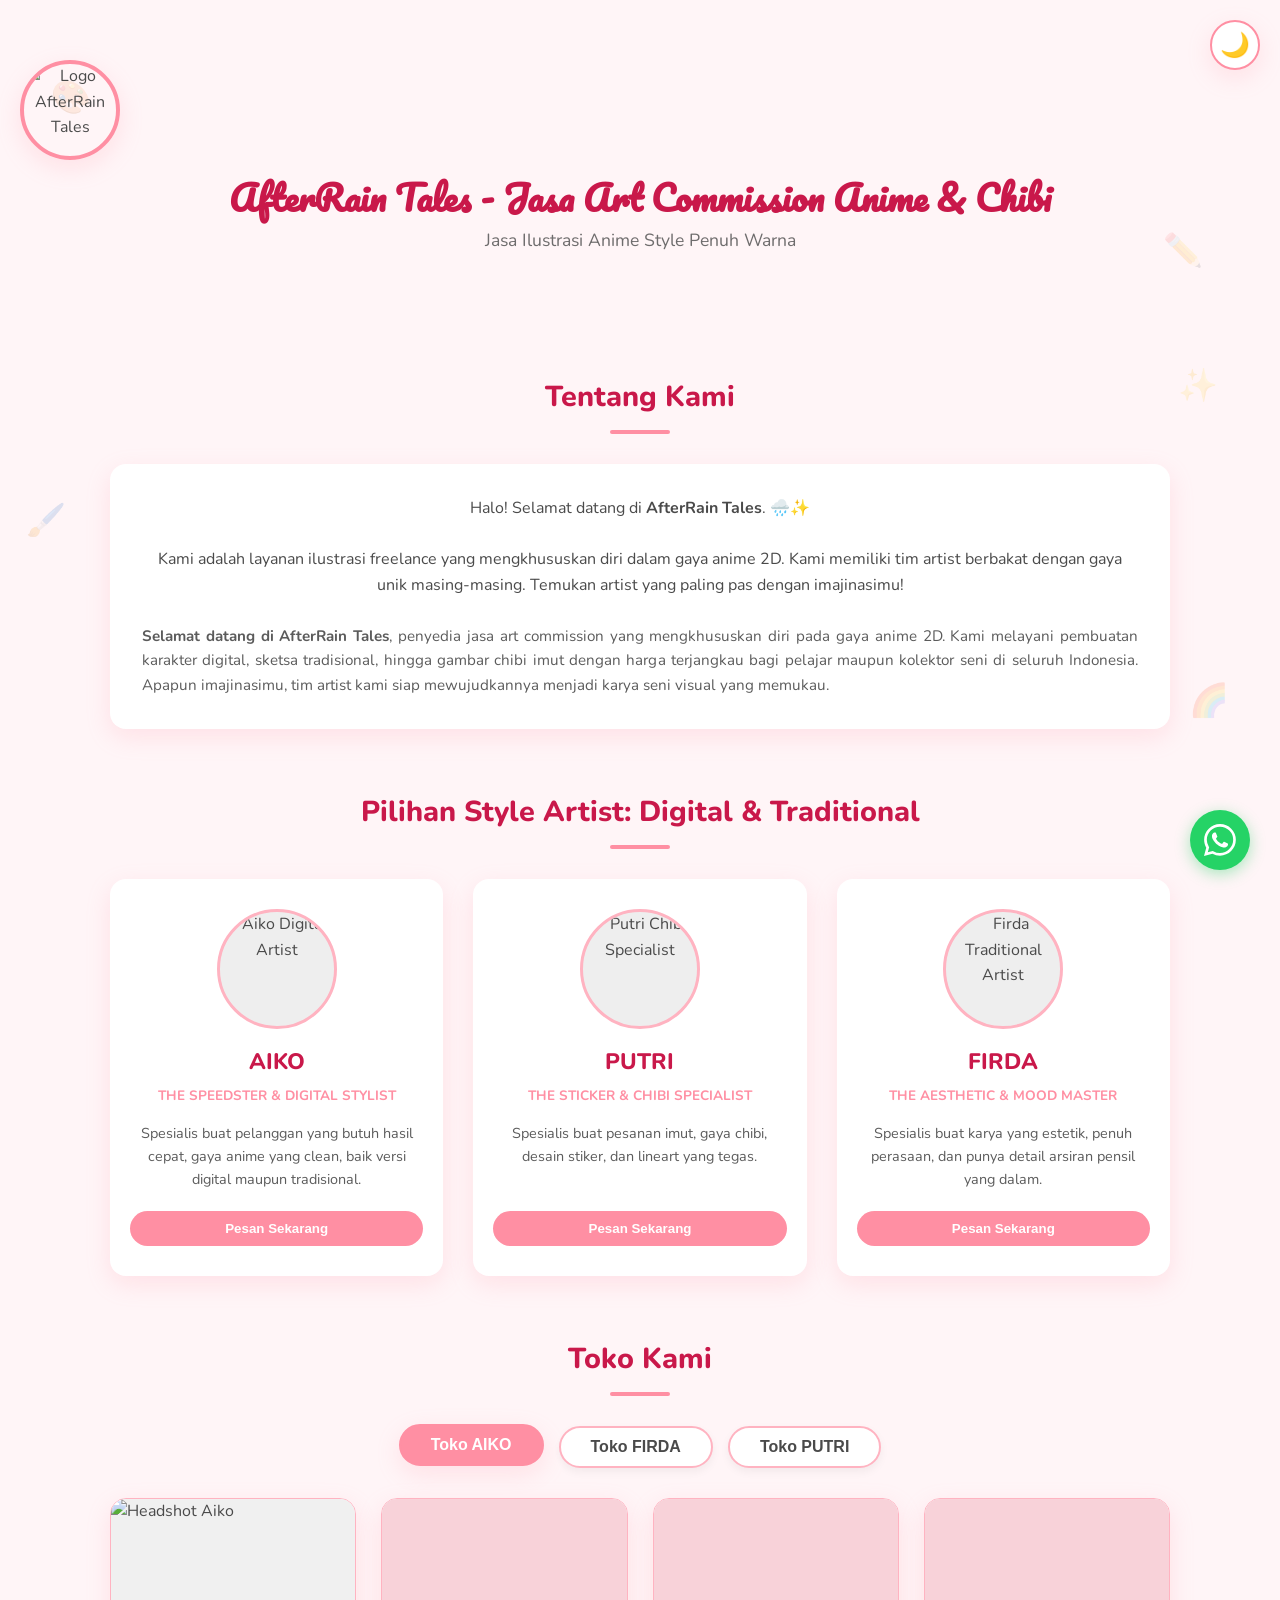
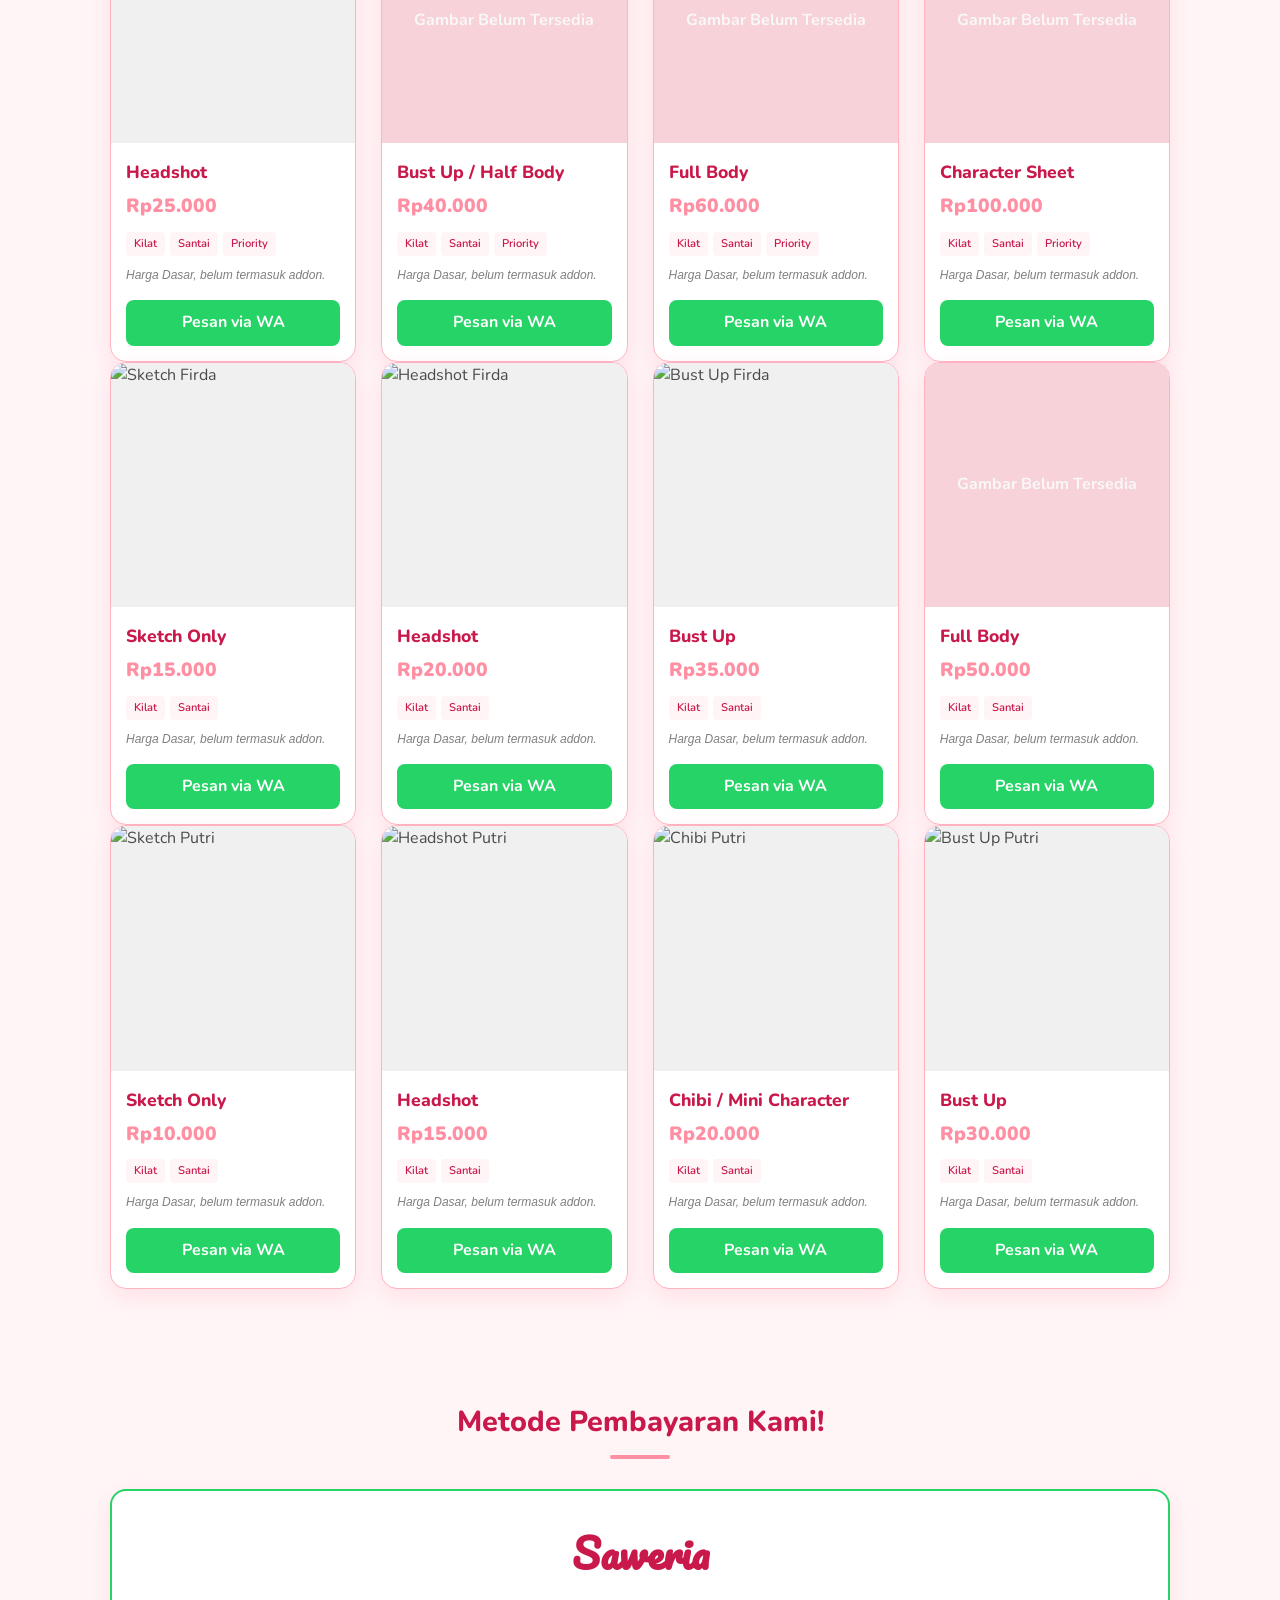
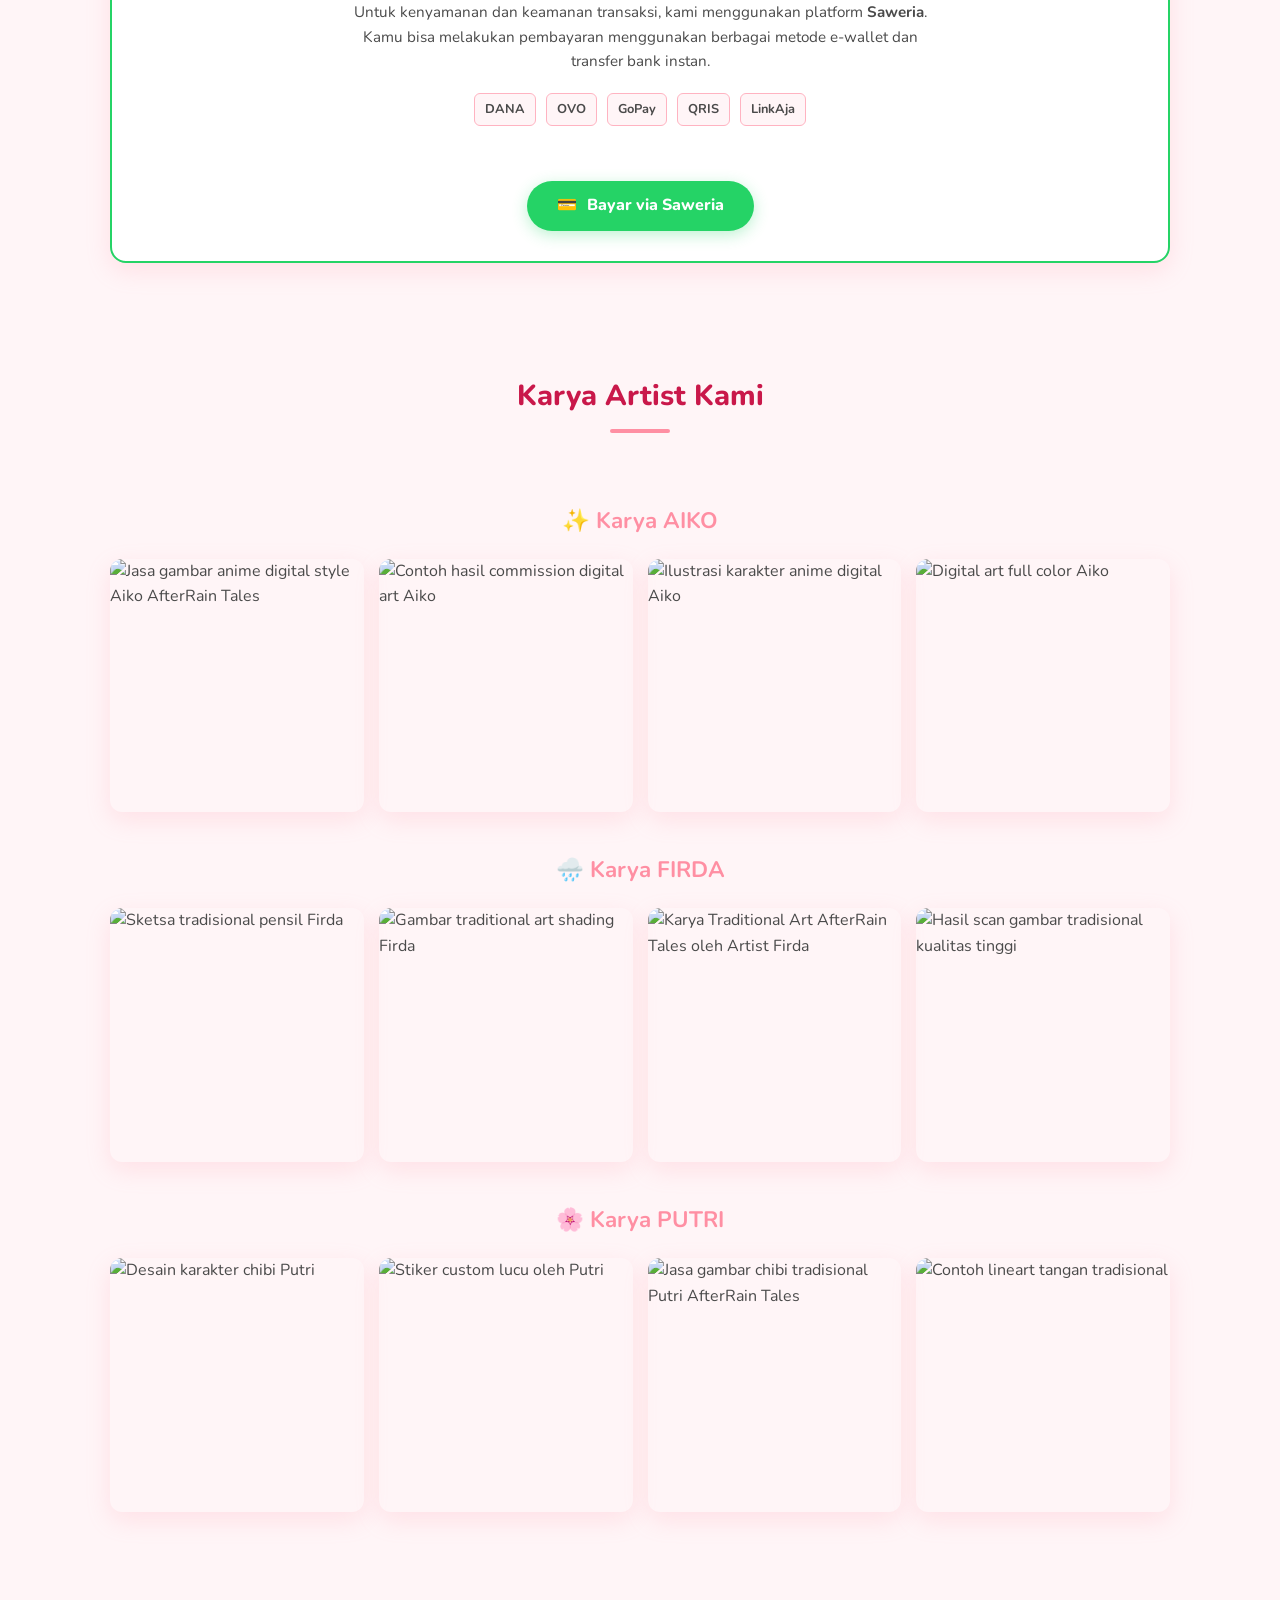
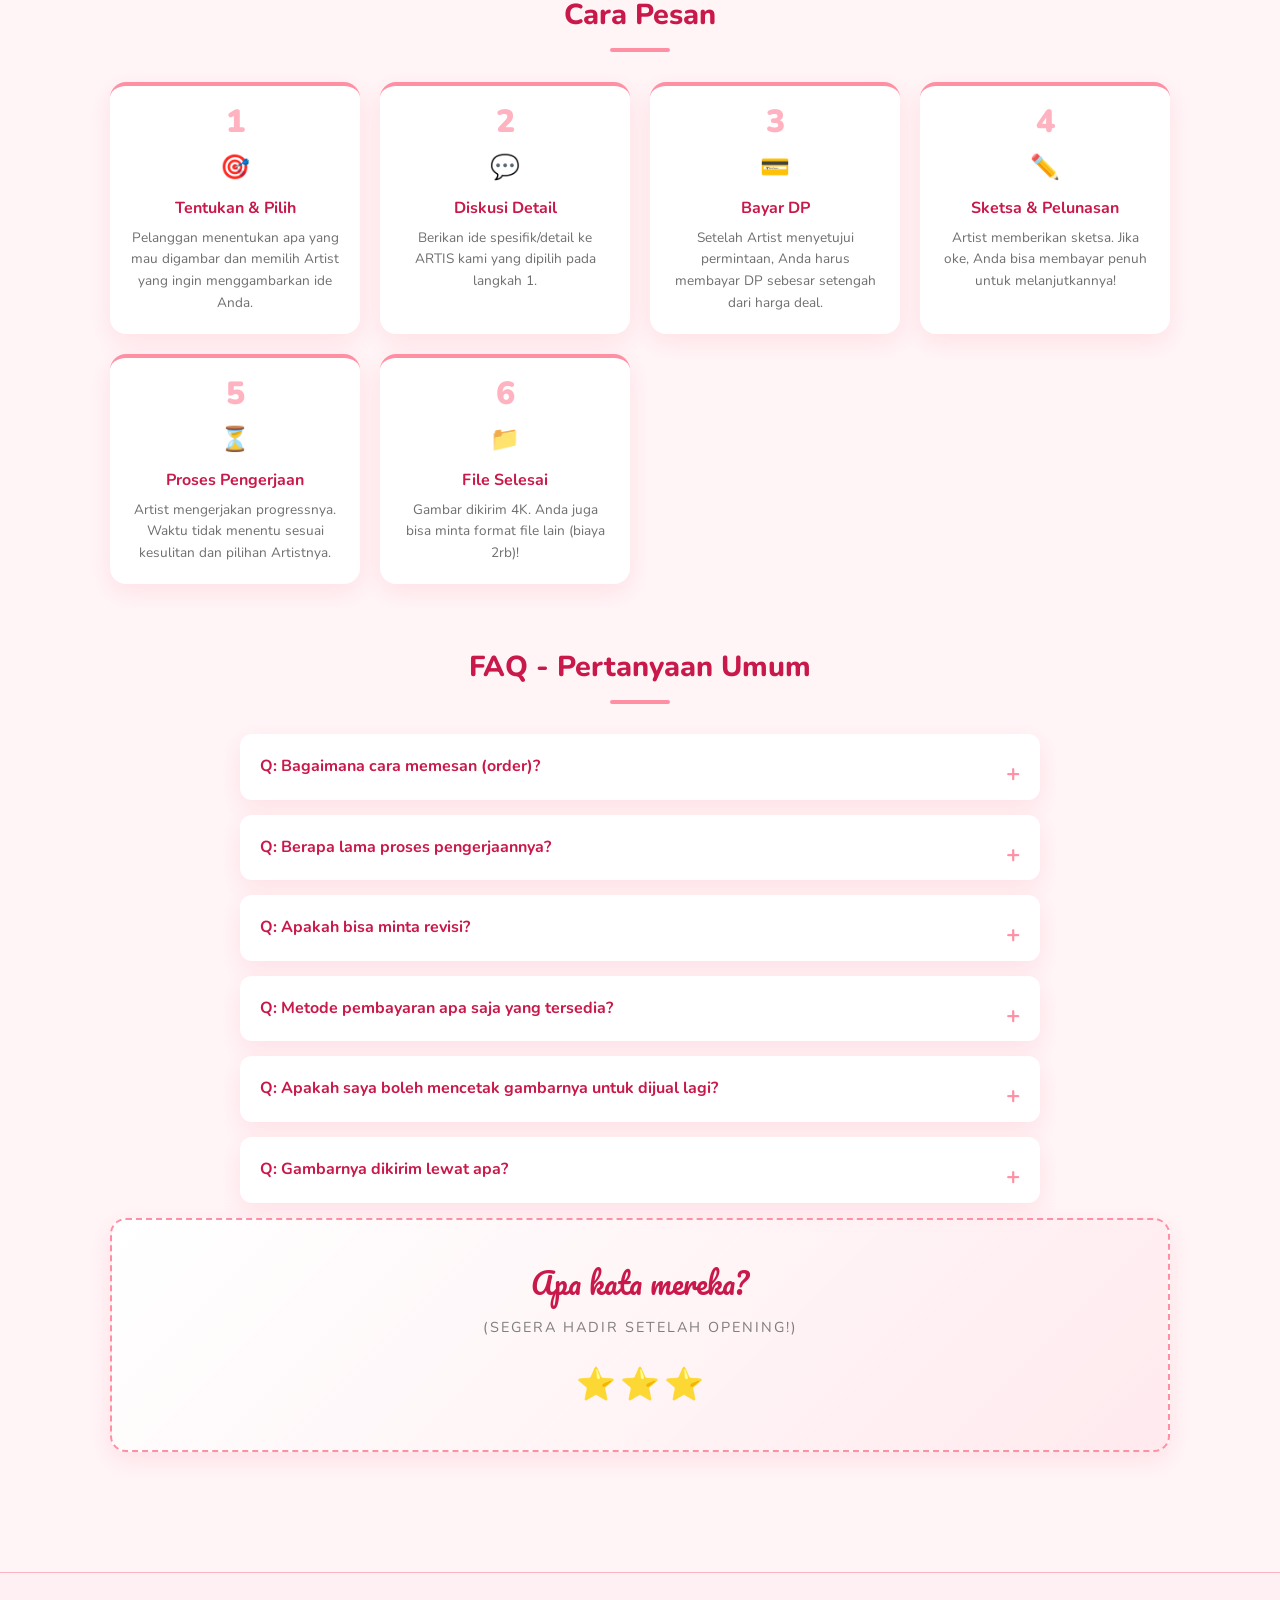
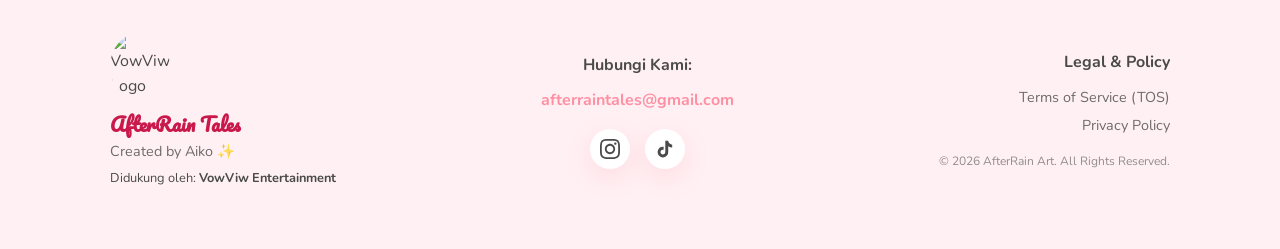
==== commit 4b675365: "Update index.html" ====
--- a/index.html
+++ b/index.html
@@ -15,17 +15,566 @@
   <meta property="og:url" content="https://artales-id.vercel.app/">
   <meta property="og:image" content="https://i.ibb.co.com/21gtvQNk/Whats-App-Image-2026-04-04-at-14-45-13.jpg">
 
-  <!-- Google Site Verification (Existing) -->
+  <!-- Google Site Verification -->
   <meta name="google-site-verification" content="ryuKeqZgakvTbwJRlAMW6tqvJ1Yg7mOXBX96H5iZxH8" />
 
-  <!-- FAVICON UPDATE -->
+  <!-- FAVICON -->
   <link rel="icon" href="https://i.ibb.co.com/21gtvQNk/Whats-App-Image-2026-04-04-at-14-45-13.jpg">
   
   <!-- Google Fonts -->
   <link href="https://fonts.googleapis.com/css2?family=Nunito:wght@400;600;700;800;900&family=Pacifico&display=swap" rel="stylesheet">
   
-  <!-- Link ke CSS Eksternal -->
-  <link rel="stylesheet" href="style.css">
+  <style>
+    /* ================================================================
+       VARIABLES & RESET
+    ================================================================ */
+    :root {
+      --bg-color: #fff5f7;
+      --text-color: #4a4a4a;
+      --card-bg: #ffffff;
+      --primary: #ff8fa3;
+      --secondary: #c9184a;
+      --accent: #ffb3c1;
+      --shadow: 0 8px 24px rgba(255, 143, 163, 0.2);
+      --border-radius: 16px;
+      --modal-bg: rgba(0, 0, 0, 0.85);
+      --footer-bg: #fff0f3;
+      --success: #25D366; /* Saweria/WA Green */
+    }
+
+    [data-theme='dark'] {
+      --bg-color: #1a1a2e;
+      --text-color: #e0e0e0;
+      --card-bg: #16213e;
+      --primary: #e94560;
+      --secondary: #ff2e63;
+      --accent: #0f3460;
+      --shadow: 0 8px 24px rgba(0, 0, 0, 0.4);
+      --modal-bg: rgba(0, 0, 0, 0.95);
+      --footer-bg: #0f1623;
+    }
+
+    * { margin: 0; padding: 0; box-sizing: border-box; transition: background 0.3s ease, color 0.3s ease; }
+
+    body {
+      font-family: 'Nunito', sans-serif;
+      background-color: var(--bg-color);
+      color: var(--text-color);
+      line-height: 1.6;
+      overflow-x: hidden;
+      position: relative;
+    }
+
+    a { text-decoration: none; color: inherit; }
+    ul { list-style: none; }
+    img { max-width: 100%; display: block; cursor: zoom-in; }
+
+    /* ================================================================
+       LAYOUT & COMPONENTS
+    ================================================================ */
+    .container { max-width: 1100px; margin: 0 auto; padding: 20px; }
+
+    /* Header */
+    header {
+      text-align: center;
+      padding: 60px 20px 40px;
+      animation: fadeInDown 0.8s ease;
+    }
+
+    .logo {
+      width: 100px;
+      height: 100px;
+      border-radius: 50%;
+      object-fit: cover;
+      border: 4px solid var(--primary);
+      margin-bottom: 15px;
+      box-shadow: var(--shadow);
+    }
+
+    header h1 {
+      font-family: 'Pacifico', cursive;
+      font-size: 2.2rem;
+      color: var(--secondary);
+      margin-bottom: 5px;
+      line-height: 1.3;
+    }
+
+    .tagline { font-size: 1.1rem; opacity: 0.8; }
+
+    /* Section Titles */
+    .section-title {
+      text-align: center;
+      font-size: 1.8rem;
+      color: var(--secondary);
+      margin: 60px 0 30px;
+      position: relative;
+      display: inline-block;
+      width: 100%;
+      font-weight: 800;
+    }
+
+    .section-title::after {
+      content: '';
+      display: block;
+      width: 60px;
+      height: 4px;
+      background: var(--primary);
+      margin: 10px auto 0;
+      border-radius: 2px;
+    }
+
+    .sub-section-title {
+      text-align: center;
+      font-size: 1.4rem;
+      color: var(--primary);
+      margin: 40px 0 20px;
+      font-weight: 700;
+    }
+
+    /* Box & Cards */
+    .box {
+      background: var(--card-bg);
+      padding: 30px;
+      border-radius: var(--border-radius);
+      box-shadow: var(--shadow);
+      text-align: center;
+      border: 2px solid transparent;
+    }
+    .box:hover { border-color: var(--primary); }
+
+    /* Artist Grid */
+    .artist-grid {
+      display: grid;
+      grid-template-columns: repeat(auto-fit, minmax(250px, 1fr));
+      gap: 30px;
+    }
+
+    .artist-card {
+      background: var(--card-bg);
+      padding: 30px 20px;
+      border-radius: var(--border-radius);
+      text-align: center;
+      box-shadow: var(--shadow);
+      position: relative;
+      overflow: hidden;
+      transform: translateY(0);
+      transition: transform 0.3s ease, box-shadow 0.3s ease;
+      display: flex;
+      flex-direction: column;
+      justify-content: space-between;
+    }
+
+    .artist-card:hover {
+      transform: translateY(-10px);
+      box-shadow: 0 12px 30px rgba(255, 143, 163, 0.4);
+    }
+
+    .artist-avatar {
+      width: 120px;
+      height: 120px;
+      border-radius: 50%;
+      object-fit: cover;
+      margin: 0 auto 15px;
+      border: 3px solid var(--accent);
+      background: #eee;
+    }
+
+    .artist-name { font-size: 1.4rem; font-weight: 800; color: var(--secondary); margin-bottom: 5px; }
+    .artist-role { font-size: 0.85rem; color: var(--primary); font-weight: 700; text-transform: uppercase; margin-bottom: 15px; }
+    .artist-desc { font-size: 0.9rem; opacity: 0.9; margin-bottom: 20px; flex-grow: 1; }
+
+    .btn-artist-order {
+      display: inline-block;
+      margin-top: auto;
+      background: var(--primary);
+      color: white;
+      padding: 10px 20px;
+      border-radius: 20px;
+      font-weight: 700;
+      border: none;
+      cursor: pointer;
+      width: 100%;
+      transition: background 0.3s, transform 0.2s;
+    }
+    .btn-artist-order:hover { background: var(--secondary); transform: scale(1.05); }
+
+    /* ================================================================
+       NEW: SHOP / TOKO SECTION
+    ================================================================ */
+    .shop-tabs {
+      display: flex;
+      justify-content: center;
+      gap: 15px;
+      margin-bottom: 30px;
+      flex-wrap: wrap;
+    }
+
+    .tab-btn {
+      background: var(--card-bg);
+      border: 2px solid var(--accent);
+      color: var(--text-color);
+      padding: 10px 30px;
+      border-radius: 50px;
+      font-weight: 700;
+      cursor: pointer;
+      transition: all 0.3s ease;
+      font-size: 1rem;
+      box-shadow: 0 4px 10px rgba(0,0,0,0.05);
+    }
+
+    .tab-btn:hover, .tab-btn.active {
+      background: var(--primary);
+      color: white;
+      border-color: var(--primary);
+      transform: translateY(-2px);
+      box-shadow: var(--shadow);
+    }
+
+    .shop-content {
+      display: none;
+      animation: fadeIn 0.5s ease;
+    }
+    .shop-content.active { display: grid; }
+
+    .shop-grid {
+      display: grid;
+      grid-template-columns: repeat(auto-fit, minmax(220px, 1fr));
+      gap: 25px;
+    }
+
+    .product-card {
+      background: var(--card-bg);
+      border-radius: var(--border-radius);
+      overflow: hidden;
+      box-shadow: var(--shadow);
+      display: flex;
+      flex-direction: column;
+      border: 1px solid var(--accent);
+      position: relative;
+    }
+
+    .product-img-wrapper {
+      width: 100%;
+      aspect-ratio: 1/1;
+      overflow: hidden;
+      background: #f0f0f0;
+      position: relative;
+    }
+
+    .product-img {
+      width: 100%;
+      height: 100%;
+      object-fit: cover;
+      transition: transform 0.4s ease;
+    }
+    
+    .product-card:hover .product-img { transform: scale(1.05); }
+
+    .product-placeholder {
+      width: 100%; height: 100%;
+      display: flex; align-items: center; justify-content: center;
+      background: var(--accent); color: white; opacity: 0.5;
+      font-weight: bold; text-align: center; padding: 10px;
+    }
+
+    .product-info { padding: 15px; flex-grow: 1; display: flex; flex-direction: column; }
+    .product-title { font-size: 1.1rem; font-weight: 800; color: var(--secondary); margin-bottom: 5px; }
+    .product-price { font-size: 1.2rem; font-weight: 900; color: var(--primary); margin-bottom: 10px; }
+    
+    .product-tags { display: flex; gap: 5px; flex-wrap: wrap; margin-bottom: 10px; }
+    .tag {
+      font-size: 0.7rem; padding: 3px 8px; border-radius: 4px;
+      background: rgba(255, 143, 163, 0.1); color: var(--secondary); font-weight: 600;
+    }
+
+    .product-note { font-size: 0.75rem; opacity: 0.7; margin-bottom: 15px; font-style: italic; }
+
+    .btn-buy {
+      margin-top: auto;
+      display: block;
+      width: 100%;
+      padding: 10px;
+      background: var(--success);
+      color: white;
+      text-align: center;
+      border-radius: 8px;
+      font-weight: 700;
+      transition: background 0.2s;
+    }
+    .btn-buy:hover { background: #1ebc57; }
+
+    /* ================================================================
+       NEW: PAYMENT SECTION
+    ================================================================ */
+    .payment-section {
+      margin: 50px 0;
+    }
+    .payment-box {
+      background: var(--card-bg);
+      border-radius: var(--border-radius);
+      padding: 30px;
+      text-align: center;
+      box-shadow: var(--shadow);
+      border: 2px solid var(--success);
+      display: flex;
+      flex-direction: column;
+      align-items: center;
+      gap: 15px;
+    }
+    .payment-logo {
+      font-size: 2.5rem;
+      font-weight: 900;
+      color: var(--secondary);
+      font-family: 'Pacifico', cursive;
+    }
+    .payment-desc { font-size: 0.95rem; max-width: 600px; }
+    .payment-methods-icons {
+      display: flex; gap: 10px; justify-content: center; margin-top: 5px; flex-wrap: wrap;
+    }
+    .pm-badge {
+      background: var(--bg-color); border: 1px solid var(--accent);
+      padding: 5px 10px; border-radius: 6px; font-size: 0.8rem; font-weight: 700;
+    }
+    .btn-saweria {
+      background: var(--success);
+      color: white;
+      padding: 12px 30px;
+      border-radius: 50px;
+      font-weight: 800;
+      box-shadow: 0 4px 15px rgba(37, 211, 102, 0.3);
+      display: inline-flex; align-items: center; gap: 10px;
+    }
+    .btn-saweria:hover { transform: translateY(-2px); box-shadow: 0 6px 20px rgba(37, 211, 102, 0.5); }
+
+    /* Gallery Grid */
+    .gallery-grid {
+      display: grid;
+      grid-template-columns: repeat(auto-fit, minmax(150px, 1fr));
+      gap: 15px;
+      margin-bottom: 20px;
+    }
+
+    .gallery-item {
+      position: relative;
+      border-radius: 12px;
+      overflow: hidden;
+      aspect-ratio: 1/1;
+      cursor: zoom-in;
+      box-shadow: var(--shadow);
+    }
+
+    .gallery-item img {
+      width: 100%; height: 100%; object-fit: cover;
+      transition: transform 0.5s ease;
+    }
+
+    .gallery-item:hover img { transform: scale(1.1); }
+
+    .gallery-overlay {
+      position: absolute; inset: 0;
+      background: rgba(255, 143, 163, 0.8);
+      display: flex; justify-content: center; align-items: center;
+      color: white; font-weight: 700; opacity: 0;
+      transition: opacity 0.3s ease; pointer-events: none;
+    }
+
+    .gallery-item:hover .gallery-overlay { opacity: 1; }
+
+    /* Steps Section */
+    .steps-container {
+      display: grid;
+      grid-template-columns: repeat(auto-fit, minmax(200px, 1fr));
+      gap: 20px;
+    }
+
+    .step-card {
+      background: var(--card-bg);
+      padding: 20px;
+      border-radius: var(--border-radius);
+      text-align: center;
+      box-shadow: var(--shadow);
+      border-top: 4px solid var(--primary);
+    }
+
+    .step-num { font-size: 2rem; font-weight: 900; color: var(--accent); line-height: 1; margin-bottom: 5px; }
+    .step-icon { font-size: 1.5rem; display: block; margin: 10px 0; }
+    .step-text { font-weight: 700; color: var(--secondary); margin-bottom: 5px; }
+    .step-desc { font-size: 0.85rem; opacity: 0.8; }
+
+    /* FAQ SECTION STYLES */
+    .faq-container { max-width: 800px; margin: 0 auto; }
+    .faq-item {
+      background: var(--card-bg);
+      border-radius: 12px;
+      margin-bottom: 15px;
+      box-shadow: var(--shadow);
+      overflow: hidden;
+    }
+    .faq-item summary {
+      padding: 20px;
+      font-weight: 700;
+      cursor: pointer;
+      list-style: none;
+      position: relative;
+      color: var(--secondary);
+    }
+    .faq-item summary::-webkit-details-marker { display: none; }
+    .faq-item summary::after {
+      content: '+';
+      position: absolute;
+      right: 20px;
+      font-size: 1.5rem;
+      color: var(--primary);
+      transition: transform 0.3s;
+    }
+    .faq-item[open] summary::after { transform: rotate(45deg); }
+    .faq-item p {
+      padding: 0 20px 20px;
+      border-top: 1px dashed var(--accent);
+      margin-top: 10px;
+      padding-top: 15px;
+      color: var(--text-color);
+    }
+
+    /* FOOTER UPDATE */
+    footer {
+      text-align: center;
+      padding: 40px 20px;
+      margin-top: 60px;
+      background: var(--footer-bg);
+      border-top: 1px solid var(--accent);
+    }
+
+    .footer-content {
+      display: flex;
+      flex-direction: column;
+      align-items: center;
+      gap: 20px;
+    }
+
+    @media (min-width: 768px) {
+      .footer-content { flex-direction: row; justify-content: space-between; text-align: left; }
+      .footer-left { text-align: left; }
+      .footer-right { text-align: right; }
+    }
+
+    .footer-logo { width: 60px; margin-bottom: 10px; border-radius: 50%; }
+
+    .footer-links a {
+      display: block; margin: 5px 0; font-size: 0.9rem; color: var(--text-color); opacity: 0.8; transition: opacity 0.3s;
+    }
+    .footer-links a:hover { opacity: 1; color: var(--primary); text-decoration: underline; }
+
+    .footer-socials { display: flex; justify-content: center; gap: 15px; margin-top: 15px; }
+
+    .social-icon {
+      width: 40px; height: 40px; border-radius: 50%;
+      background: var(--card-bg); display: flex; align-items: center; justify-content: center;
+      box-shadow: var(--shadow); transition: transform 0.3s, background 0.3s;
+    }
+    .social-icon:hover { transform: translateY(-3px); background: var(--primary); color: white; }
+    .social-icon svg { width: 20px; height: 20px; fill: var(--text-color); }
+    .social-icon:hover svg { fill: white; }
+
+    /* Floating Elements */
+    .dark-toggle {
+      position: fixed; top: 20px; right: 20px;
+      background: var(--card-bg); border: 2px solid var(--primary);
+      color: var(--text-color); width: 50px; height: 50px; border-radius: 50%;
+      font-size: 1.5rem; cursor: pointer; z-index: 1000;
+      box-shadow: var(--shadow); display: flex; align-items: center; justify-content: center;
+    }
+    .dark-toggle:hover { background: var(--primary); color: white; }
+
+    .wa-float {
+      position: fixed; bottom: 30px; right: 30px;
+      background: #25D366; color: white; width: 60px; height: 60px; border-radius: 50%;
+      display: flex; align-items: center; justify-content: center;
+      box-shadow: 0 4px 15px rgba(37, 211, 102, 0.4); z-index: 1000;
+      transition: transform 0.3s;
+    }
+    .wa-float:hover { transform: scale(1.1); }
+
+    .floating-emoji {
+      position: fixed; font-size: 2rem; opacity: 0.15; z-index: -1;
+      animation: floatEmoji 10s infinite ease-in-out; pointer-events: none;
+    }
+
+    /* Animations */
+    @keyframes floatEmoji {
+      0%, 100% { transform: translateY(0) rotate(0deg); }
+      50% { transform: translateY(-20px) rotate(10deg); }
+    }
+    @keyframes fadeInDown {
+      from { opacity: 0; transform: translateY(-30px); }
+      to { opacity: 1; transform: translateY(0); }
+    }
+    @keyframes fadeIn {
+      from { opacity: 0; }
+      to { opacity: 1; }
+    }
+    @keyframes fadeUp {
+      0% { opacity: 1; transform: translateY(0) scale(1); }
+      100% { opacity: 0; transform: translateY(-50px) scale(0.5); }
+    }
+
+    .sparkle {
+      position: absolute; pointer-events: none;
+      animation: fadeUp 0.9s forwards; font-size: 1.2rem; z-index: 10;
+    }
+
+    /* Modal Styles (Lightbox & Profile) */
+    .lightbox, .profile-modal {
+      position: fixed; top: 0; left: 0; width: 100%; height: 100%;
+      background: var(--modal-bg); z-index: 2000;
+      display: none; justify-content: center; align-items: center; padding: 20px;
+      opacity: 0; transition: opacity 0.3s ease;
+    }
+    .lightbox.active, .profile-modal.active { display: flex; opacity: 1; }
+
+    .lightbox img { max-width: 100%; max-height: 90vh; border-radius: 8px; box-shadow: 0 0 20px rgba(0,0,0,0.5); cursor: zoom-out; object-fit: contain; }
+    .lightbox-close { position: absolute; top: 20px; right: 30px; color: white; font-size: 3rem; cursor: pointer; font-weight: bold; line-height: 1; }
+
+    .profile-content {
+      background: var(--card-bg); width: 100%; max-width: 600px; max-height: 90vh;
+      border-radius: var(--border-radius); box-shadow: 0 10px 40px rgba(0,0,0,0.5);
+      display: flex; flex-direction: column; overflow: hidden; position: relative;
+      animation: slideUp 0.4s ease;
+    }
+    @keyframes slideUp {
+      from { transform: translateY(50px); opacity: 0; }
+      to { transform: translateY(0); opacity: 1; }
+    }
+
+    .profile-header {
+      background: var(--primary); color: white; padding: 20px; text-align: center; position: relative;
+    }
+    .profile-close {
+      position: absolute; top: 15px; right: 15px; background: rgba(255,255,255,0.2);
+      border: none; color: white; width: 32px; height: 32px; border-radius: 50%;
+      cursor: pointer; font-size: 1.2rem; display: flex; align-items: center; justify-content: center;
+    }
+    .profile-name { font-size: 2rem; font-family: 'Pacifico', cursive; margin-bottom: 5px; }
+    .profile-role { font-size: 1rem; opacity: 0.9; text-transform: uppercase; letter-spacing: 1px; }
+
+    .profile-body { padding: 25px; overflow-y: auto; color: var(--text-color); }
+    .profile-section { margin-bottom: 20px; padding-bottom: 15px; border-bottom: 1px dashed var(--accent); }
+    .profile-section h3 { color: var(--secondary); margin-bottom: 10px; font-size: 1.1rem; }
+    .profile-section ul { list-style: disc; margin-left: 20px; }
+    .hard-limits { background: rgba(233, 69, 96, 0.1); border: 1px solid var(--primary); padding: 15px; border-radius: 8px; }
+    .hard-limits h4 { color: var(--secondary); margin-bottom: 5px; }
+
+    .profile-footer {
+      padding: 20px; border-top: 1px solid var(--accent); text-align: center; background: var(--card-bg);
+    }
+    .btn-wa-direct {
+      display: inline-flex; align-items: center; gap: 10px;
+      background: #25D366; color: white; font-weight: 800; padding: 15px 30px;
+      border-radius: 30px; text-decoration: none; font-size: 1.1rem;
+      transition: transform 0.2s, box-shadow 0.2s; box-shadow: 0 4px 10px rgba(37, 211, 102, 0.3);
+    }
+    .btn-wa-direct:hover { transform: translateY(-2px); box-shadow: 0 6px 15px rgba(37, 211, 102, 0.5); background: #20bd5a; }
+  </style>
 </head>
 <body>
 
@@ -43,17 +592,14 @@
   <!-- HEADER -->
   <header>
     <img src="https://i.ibb.co.com/21gtvQNk/Whats-App-Image-2026-04-04-at-14-45-13.jpg" alt="Logo AfterRain Tales" class="logo">
-    
-    <!-- 2. GUNAKAN HEADING YANG BENAR (H1) -->
     <h1>AfterRain Tales - Jasa Art Commission Anime & Chibi</h1>
-    
     <p class="tagline">Jasa Ilustrasi Anime Style Penuh Warna</p>
   </header>
 
   <!-- MAIN -->
   <div class="container">
     
-    <!-- ABOUT SECTION + SEO TEXT -->
+    <!-- ABOUT SECTION -->
     <section>
       <div class="section-title">Tentang Kami</div>
       <div class="box">
@@ -63,7 +609,6 @@
           Kami memiliki tim artist berbakat dengan gaya unik masing-masing. Temukan artist yang paling pas dengan imajinasimu!
         </p>
         <br>
-        <!-- 4. TEKS "BASA-BASI" SEO -->
         <p style="text-align: justify; font-size: 0.95rem; color: var(--text-color); opacity: 0.9;">
           <strong>Selamat datang di AfterRain Tales</strong>, penyedia jasa art commission yang mengkhususkan diri pada gaya anime 2D. 
           Kami melayani pembuatan karakter digital, sketsa tradisional, hingga gambar chibi imut dengan harga terjangkau bagi pelajar maupun kolektor seni di seluruh Indonesia. 
@@ -74,7 +619,6 @@
 
     <!-- ARTIST SECTION -->
     <section>
-      <!-- 2. GUNAKAN HEADING YANG BENAR (H2) -->
       <div class="section-title">Pilihan Style Artist: Digital & Traditional</div>
       <div class="artist-grid">
         
@@ -120,6 +664,266 @@
       </div>
     </section>
 
+    <!-- NEW: TOKO KAMI SECTION -->
+    <section id="shop">
+      <div class="section-title">Toko Kami</div>
+      
+      <!-- Tabs -->
+      <div class="shop-tabs">
+        <button class="tab-btn active" onclick="openShop('aiko')">Toko AIKO</button>
+        <button class="tab-btn" onclick="openShop('firda')">Toko FIRDA</button>
+        <button class="tab-btn" onclick="openShop('putri')">Toko PUTRI</button>
+      </div>
+
+      <!-- Content: AIKO -->
+      <div id="shop-aiko" class="shop-content active shop-grid">
+        
+        <!-- Headshot -->
+        <div class="product-card">
+          <div class="product-img-wrapper">
+            <img src="https://i.ibb.co.com/hR5Z11Rr/Whats-App-Image-2026-05-15-at-20-07-00.jpg" alt="Headshot Aiko" class="product-img">
+          </div>
+          <div class="product-info">
+            <div class="product-title">Headshot</div>
+            <div class="product-price">Rp25.000</div>
+            <div class="product-tags">
+              <span class="tag">Kilat</span>
+              <span class="tag">Santai</span>
+              <span class="tag">Priority</span>
+            </div>
+            <div class="product-note">Harga Dasar, belum termasuk addon.</div>
+            <a href="https://wa.me/62895329224959?text=Halo%20Aiko%2C%20saya%20tertarik%20memesan%20paket%20Headshot%20(Rp25.000)..." target="_blank" class="btn-buy">Pesan via WA</a>
+          </div>
+        </div>
+
+        <!-- Bust Up / Half Body -->
+        <div class="product-card">
+          <div class="product-img-wrapper">
+            <!-- Placeholder for unavailable image -->
+            <div class="product-placeholder">Gambar Belum Tersedia</div>
+          </div>
+          <div class="product-info">
+            <div class="product-title">Bust Up / Half Body</div>
+            <div class="product-price">Rp40.000</div>
+            <div class="product-tags">
+              <span class="tag">Kilat</span>
+              <span class="tag">Santai</span>
+              <span class="tag">Priority</span>
+            </div>
+            <div class="product-note">Harga Dasar, belum termasuk addon.</div>
+            <a href="https://wa.me/62895329224959?text=Halo%20Aiko%2C%20saya%20tertarik%20memesan%20paket%20Bust%20Up%20(Rp40.000)..." target="_blank" class="btn-buy">Pesan via WA</a>
+          </div>
+        </div>
+
+        <!-- Full Body -->
+        <div class="product-card">
+          <div class="product-img-wrapper">
+            <div class="product-placeholder">Gambar Belum Tersedia</div>
+          </div>
+          <div class="product-info">
+            <div class="product-title">Full Body</div>
+            <div class="product-price">Rp60.000</div>
+            <div class="product-tags">
+              <span class="tag">Kilat</span>
+              <span class="tag">Santai</span>
+              <span class="tag">Priority</span>
+            </div>
+            <div class="product-note">Harga Dasar, belum termasuk addon.</div>
+            <a href="https://wa.me/62895329224959?text=Halo%20Aiko%2C%20saya%20tertarik%20memesan%20paket%20Full%20Body%20(Rp60.000)..." target="_blank" class="btn-buy">Pesan via WA</a>
+          </div>
+        </div>
+
+        <!-- Character Sheet -->
+        <div class="product-card">
+          <div class="product-img-wrapper">
+            <div class="product-placeholder">Gambar Belum Tersedia</div>
+          </div>
+          <div class="product-info">
+            <div class="product-title">Character Sheet</div>
+            <div class="product-price">Rp100.000</div>
+            <div class="product-tags">
+              <span class="tag">Kilat</span>
+              <span class="tag">Santai</span>
+              <span class="tag">Priority</span>
+            </div>
+            <div class="product-note">Harga Dasar, belum termasuk addon.</div>
+            <a href="https://wa.me/62895329224959?text=Halo%20Aiko%2C%20saya%20tertarik%20memesan%20paket%20Character%20Sheet%20(Rp100.000)..." target="_blank" class="btn-buy">Pesan via WA</a>
+          </div>
+        </div>
+
+      </div>
+
+      <!-- Content: FIRDA -->
+      <div id="shop-firda" class="shop-content shop-grid">
+        
+        <!-- Sketch Only -->
+        <div class="product-card">
+          <div class="product-img-wrapper">
+            <img src="https://i.ibb.co.com/7tM99gX1/image-5.png" alt="Sketch Firda" class="product-img">
+          </div>
+          <div class="product-info">
+            <div class="product-title">Sketch Only</div>
+            <div class="product-price">Rp15.000</div>
+            <div class="product-tags">
+              <span class="tag">Kilat</span>
+              <span class="tag">Santai</span>
+            </div>
+            <div class="product-note">Harga Dasar, belum termasuk addon.</div>
+            <a href="https://wa.me/6285819377503?text=Halo%20Firda%2C%20saya%20tertarik%20memesan%20paket%20Sketch%20Only%20(Rp15.000)..." target="_blank" class="btn-buy">Pesan via WA</a>
+          </div>
+        </div>
+
+        <!-- Headshot -->
+        <div class="product-card">
+          <div class="product-img-wrapper">
+            <img src="https://i.ibb.co.com/vxkhwcX6/image-4.png" alt="Headshot Firda" class="product-img">
+          </div>
+          <div class="product-info">
+            <div class="product-title">Headshot</div>
+            <div class="product-price">Rp20.000</div>
+            <div class="product-tags">
+              <span class="tag">Kilat</span>
+              <span class="tag">Santai</span>
+            </div>
+            <div class="product-note">Harga Dasar, belum termasuk addon.</div>
+            <a href="https://wa.me/6285819377503?text=Halo%20Firda%2C%20saya%20tertarik%20memesan%20paket%20Headshot%20(Rp20.000)..." target="_blank" class="btn-buy">Pesan via WA</a>
+          </div>
+        </div>
+
+        <!-- Bust Up -->
+        <div class="product-card">
+          <div class="product-img-wrapper">
+            <img src="https://i.ibb.co.com/HLVyJhK9/f222fb91-bb6d-4150-b1df-ce3d61e60e9d.jpg" alt="Bust Up Firda" class="product-img">
+          </div>
+          <div class="product-info">
+            <div class="product-title">Bust Up</div>
+            <div class="product-price">Rp35.000</div>
+            <div class="product-tags">
+              <span class="tag">Kilat</span>
+              <span class="tag">Santai</span>
+            </div>
+            <div class="product-note">Harga Dasar, belum termasuk addon.</div>
+            <a href="https://wa.me/6285819377503?text=Halo%20Firda%2C%20saya%20tertarik%20memesan%20paket%20Bust%20Up%20(Rp35.000)..." target="_blank" class="btn-buy">Pesan via WA</a>
+          </div>
+        </div>
+
+        <!-- Full Body -->
+        <div class="product-card">
+          <div class="product-img-wrapper">
+            <div class="product-placeholder">Gambar Belum Tersedia</div>
+          </div>
+          <div class="product-info">
+            <div class="product-title">Full Body</div>
+            <div class="product-price">Rp50.000</div>
+            <div class="product-tags">
+              <span class="tag">Kilat</span>
+              <span class="tag">Santai</span>
+            </div>
+            <div class="product-note">Harga Dasar, belum termasuk addon.</div>
+            <a href="https://wa.me/6285819377503?text=Halo%20Firda%2C%20saya%20tertarik%20memesan%20paket%20Full%20Body%20(Rp50.000)..." target="_blank" class="btn-buy">Pesan via WA</a>
+          </div>
+        </div>
+
+      </div>
+
+      <!-- Content: PUTRI -->
+      <div id="shop-putri" class="shop-content shop-grid">
+        
+        <!-- Sketch Only -->
+        <div class="product-card">
+          <div class="product-img-wrapper">
+            <img src="https://i.ibb.co.com/pBBW09ts/Whats-App-Image-2026-05-15-at-19-35-53.jpg" alt="Sketch Putri" class="product-img">
+          </div>
+          <div class="product-info">
+            <div class="product-title">Sketch Only</div>
+            <div class="product-price">Rp10.000</div>
+            <div class="product-tags">
+              <span class="tag">Kilat</span>
+              <span class="tag">Santai</span>
+            </div>
+            <div class="product-note">Harga Dasar, belum termasuk addon.</div>
+            <a href="https://wa.me/6285757552350?text=Halo%20Putri%2C%20saya%20tertarik%20memesan%20paket%20Sketch%20Only%20(Rp10.000)..." target="_blank" class="btn-buy">Pesan via WA</a>
+          </div>
+        </div>
+
+        <!-- Headshot -->
+        <div class="product-card">
+          <div class="product-img-wrapper">
+            <img src="https://i.ibb.co.com/VWdKjmmk/0249c0f3-640e-4a9b-9f19-438fb6ffc193.jpg" alt="Headshot Putri" class="product-img">
+          </div>
+          <div class="product-info">
+            <div class="product-title">Headshot</div>
+            <div class="product-price">Rp15.000</div>
+            <div class="product-tags">
+              <span class="tag">Kilat</span>
+              <span class="tag">Santai</span>
+            </div>
+            <div class="product-note">Harga Dasar, belum termasuk addon.</div>
+            <a href="https://wa.me/6285757552350?text=Halo%20Putri%2C%20saya%20tertarik%20memesan%20paket%20Headshot%20(Rp15.000)..." target="_blank" class="btn-buy">Pesan via WA</a>
+          </div>
+        </div>
+
+        <!-- Chibi / Mini Character -->
+        <div class="product-card">
+          <div class="product-img-wrapper">
+            <img src="https://i.ibb.co.com/0Rt6YFRp/ffd5db26-2d72-4c37-943f-480cc551495d.jpg" alt="Chibi Putri" class="product-img">
+          </div>
+          <div class="product-info">
+            <div class="product-title">Chibi / Mini Character</div>
+            <div class="product-price">Rp20.000</div>
+            <div class="product-tags">
+              <span class="tag">Kilat</span>
+              <span class="tag">Santai</span>
+            </div>
+            <div class="product-note">Harga Dasar, belum termasuk addon.</div>
+            <a href="https://wa.me/6285757552350?text=Halo%20Putri%2C%20saya%20tertarik%20memesan%20paket%20Chibi%20(Rp20.000)..." target="_blank" class="btn-buy">Pesan via WA</a>
+          </div>
+        </div>
+
+        <!-- Bust Up -->
+        <div class="product-card">
+          <div class="product-img-wrapper">
+            <img src="https://i.ibb.co.com/wFSMzBzy/2a097d4b-4954-44a3-908b-2580ad9baa43.jpg" alt="Bust Up Putri" class="product-img">
+          </div>
+          <div class="product-info">
+            <div class="product-title">Bust Up</div>
+            <div class="product-price">Rp30.000</div>
+            <div class="product-tags">
+              <span class="tag">Kilat</span>
+              <span class="tag">Santai</span>
+            </div>
+            <div class="product-note">Harga Dasar, belum termasuk addon.</div>
+            <a href="https://wa.me/6285757552350?text=Halo%20Putri%2C%20saya%20tertarik%20memesan%20paket%20Bust%20Up%20(Rp30.000)..." target="_blank" class="btn-buy">Pesan via WA</a>
+          </div>
+        </div>
+
+      </div>
+    </section>
+
+    <!-- NEW: METODE PEMBAYARAN SECTION -->
+    <section class="payment-section">
+      <div class="section-title">Metode Pembayaran Kami!</div>
+      <div class="payment-box">
+        <div class="payment-logo">Saweria</div>
+        <p class="payment-desc">
+          Untuk kenyamanan dan keamanan transaksi, kami menggunakan platform <strong>Saweria</strong>. 
+          Kamu bisa melakukan pembayaran menggunakan berbagai metode e-wallet dan transfer bank instan.
+        </p>
+        <div class="payment-methods-icons">
+          <span class="pm-badge">DANA</span>
+          <span class="pm-badge">OVO</span>
+          <span class="pm-badge">GoPay</span>
+          <span class="pm-badge">QRIS</span>
+          <span class="pm-badge">LinkAja</span>
+        </div>
+        <br>
+        <!-- Link ini bisa diganti dengan link Saweria Manager yang sebenarnya -->
+        <a href="https://saweria.co" target="_blank" class="btn-saweria">
+          <span>💳</span> Bayar via Saweria
+        </a>
+      </div>
+    </section>
+
     <!-- PORTFOLIO SECTION -->
     <section>
       <div class="section-title">Karya Artist Kami</div>
@@ -127,7 +931,6 @@
       <!-- AIKO GALLERY -->
       <div class="sub-section-title">✨ Karya AIKO</div>
       <div class="gallery-grid">
-        <!-- 3. SEO PADA GAMBAR (ALT TEXT) -->
         <div class="gallery-item">
           <img src="https://i.ibb.co.com/gbmxTDj4/7733d6c6-5fa5-487b-95b6-c2cf8d25ffe1.jpg" alt="Jasa gambar anime digital style Aiko AfterRain Tales">
           <div class="gallery-overlay">Lihat Detail</div>
@@ -158,7 +961,6 @@
           <div class="gallery-overlay">Lihat Detail</div>
         </div>
         <div class="gallery-item">
-          <!-- 3. SEO PADA GAMBAR (ALT TEXT KHUSUS) -->
           <img src="https://i.ibb.co.com/sJbTrknf/phototune-ai-1778732350.png" alt="Karya Traditional Art AfterRain Tales oleh Artist Firda">
           <div class="gallery-overlay">Lihat Detail</div>
         </div>
@@ -180,7 +982,6 @@
           <div class="gallery-overlay">Lihat Detail</div>
         </div>
         <div class="gallery-item">
-          <!-- 3. SEO PADA GAMBAR (ALT TEXT KHUSUS) -->
           <img src="https://i.ibb.co.com/MxC8Rgb1/5478625b-efa2-43b3-af8c-522111ddc688.jpg" alt="Jasa gambar chibi tradisional Putri AfterRain Tales">
           <div class="gallery-overlay">Lihat Detail</div>
         </div>
@@ -235,7 +1036,7 @@
       </div>
     </section>
 
-    <!-- NEW: FAQ SECTION -->
+    <!-- FAQ SECTION -->
     <section>
       <div class="section-title">FAQ - Pertanyaan Umum</div>
       <div class="faq-container">
@@ -266,11 +1067,11 @@
       </div>
     </section>
 
-    <!-- NEW: SOCIAL PROOF / TESTIMONIAL PLACEHOLDER -->
+    <!-- TESTIMONIAL PLACEHOLDER -->
     <section>
-      <div class="testimonial-box">
-        <div class="testimonial-title">Apa kata mereka?</div>
-        <div class="testimonial-sub">(Segera hadir setelah opening!)</div>
+      <div class="testimonial-box" style="background: linear-gradient(135deg, var(--card-bg) 0%, rgba(255,143,163,0.1) 100%); padding: 40px; border-radius: var(--border-radius); text-align: center; box-shadow: var(--shadow); border: 2px dashed var(--primary); margin-bottom: 40px;">
+        <div style="font-family: 'Pacifico', cursive; font-size: 1.8rem; color: var(--secondary); margin-bottom: 10px;">Apa kata mereka?</div>
+        <div style="font-size: 0.9rem; opacity: 0.7; letter-spacing: 2px; text-transform: uppercase;">(Segera hadir setelah opening!)</div>
         <div style="margin-top: 20px;">
           <span style="font-size: 2rem; animation: floatEmoji 3s infinite ease-in-out">⭐</span>
           <span style="font-size: 2rem; animation: floatEmoji 3s infinite ease-in-out 0.5s">⭐</span>
@@ -281,7 +1082,7 @@
 
   </div>
 
-  <!-- FOOTER (UPDATED DESIGN) -->
+  <!-- FOOTER -->
   <footer>
     <div class="container footer-content">
       
@@ -375,7 +1176,191 @@
     </div>
   </div>
 
-  <!-- Link ke JS Eksternal -->
-  <script src="script.js"></script>
+  <script>
+    /* ================================================================
+       DATA ARTIST (Database Sederhana)
+    ================================================================ */
+    const artistsData = {
+      aiko: {
+        name: "Aiko",
+        role: "The Speedster & Digital Stylist",
+        phone: "+62 895-3292-24959",
+        rawPhone: "62895329224959",
+        rating: "⭐⭐⭐⭐⭐ (5/5) — Dikenal sangat komunikatif dan tepat waktu.",
+        type: "Digital Art Expert. Aiko fokus sepenuhnya pada pengerjaan digital menggunakan software terkini.",
+        capabilities: [
+          "<strong>Character Design:</strong> Sangat mahir membuat desain karakter orisinal (OC) dari nol.",
+          "<strong>Style Versatility:</strong> Bisa mengerjakan Simple Sketch, Chibi, hingga Premium Full Shading.",
+          "<strong>Kecepatan Kerja:</strong> Stabil (1–3 jam tergantung kerumitan paket).",
+          "<strong>Pengalaman Genre:</strong> Anime/Manga dan Semi-Realism."
+        ],
+        limits: [ "Tidak ada batasan spesifik (Open to all themes sesuai aturan umum)." ],
+        extraNote: ""
+      },
+      firda: {
+        name: "Firda",
+        role: "The Aesthetic & Mood Master",
+        phone: "+62 858-1937-7503",
+        rawPhone: "6285819377503",
+        rating: "⭐⭐⭐⭐⭐ (5/5) — Dikenal sangat kuat dalam menciptakan suasana melalui kontras warna dramatis.",
+        type: "Traditional Art Specialist. Menggunakan media fisik untuk tekstur otentik.",
+        capabilities: [
+          "<strong>Master of Contrast:</strong> Ahli memainkan efek cahaya dan bayangan yang tajam.",
+          "<strong>Traditional Shading:</strong> Teknik arsir dan gradasi manual yang bervolume.",
+          "<strong>Atmospheric Background:</strong> Membangun suasana (mood) melalui detail latar belakang."
+        ],
+        limits: [ "<strong>No Mecha:</strong> Belum melayani robot/mesin dengan detail teknis kompleks." ],
+        extraNote: "Hasil Akhir berupa file digital hasil scan/foto kualitas tinggi."
+      },
+      putri: {
+        name: "Putri",
+        role: "The Sticker & Chibi Specialist",
+        phone: "+62 857-5755-2350",
+        rawPhone: "6285757552350",
+        rating: "⭐⭐⭐⭐⭐ (5/5) — Dikenal sangat teliti dan mampu menangkap keinginan pelanggan secara detail.",
+        type: "Traditional Art Specialist. Fokus pada karya seni manual dengan sentuhan tekstur unik.",
+        capabilities: [
+          "<strong>Chibi Style Specialist:</strong> Ahli membuat karakter chibi lucu dan proporsional.",
+          "<strong>Traditional Sketching:</strong> Goresan tangan langsung yang rapi dan personal.",
+          "<strong>Soft Aesthetic:</strong> Keindahan garis manual lembut, cocok untuk koleksi/hadiah."
+        ],
+        limits: [
+          "<strong>No NSFW:</strong> Tidak menerima konten dewasa.",
+          "<strong>No Heavy Gore:</strong> Tidak menerima kekerasan ekstrem.",
+          "<strong>No Full Body:</strong> Saat ini hanya melayani maksimal Half Body."
+        ],
+        extraNote: "Hasil Akhir dikirim via Google Drive (Scan/Foto HRD)."
+      }
+    };
+
+    /* ================================================================
+       DARK MODE LOGIC
+    ================================================================ */
+    function toggleDark(){
+      const html = document.documentElement;
+      const isDark = html.getAttribute('data-theme') === 'dark';
+      html.setAttribute('data-theme', isDark ? 'light' : 'dark');
+      document.querySelector('.dark-toggle').textContent = isDark ? '🌙' : '☀️';
+    }
+
+    /* ================================================================
+       SHOP TAB LOGIC
+    ================================================================ */
+    function openShop(artistName) {
+      // Hide all contents
+      document.querySelectorAll('.shop-content').forEach(content => {
+        content.classList.remove('active');
+      });
+      // Deactivate all buttons
+      document.querySelectorAll('.tab-btn').forEach(btn => {
+        btn.classList.remove('active');
+      });
+
+      // Show selected content
+      document.getElementById(`shop-${artistName}`).classList.add('active');
+      // Activate selected button (event bubbling handling simplified)
+      event.target.classList.add('active');
+    }
+
+    /* ================================================================
+       SPARKLE HOVER EFFECT FOR CARDS
+    ================================================================ */
+    const cards = document.querySelectorAll('.sparkle-wrap');
+    const sparkleEmojis = ['✨','⭐','💫','🌟','❄️','🎨'];
+
+    cards.forEach(card => {
+      card.addEventListener('mousemove', e => {
+        if (Math.random() > 0.85) {
+          const sp = document.createElement('div');
+          sp.className = 'sparkle';
+          sp.textContent = sparkleEmojis[Math.floor(Math.random()*sparkleEmojis.length)];
+          const rect = card.getBoundingClientRect();
+          sp.style.left = (e.clientX - rect.left) + 'px';
+          sp.style.top = (e.clientY - rect.top) + 'px';
+          card.appendChild(sp);
+          setTimeout(() => sp.remove(), 900);
+        }
+      });
+    });
+
+    /* ================================================================
+       LIGHTBOX (IMAGE PREVIEW) LOGIC
+    ================================================================ */
+    const lightbox = document.getElementById('lightbox');
+    const lightboxImg = document.getElementById('lightbox-img');
+    const lightboxClose = document.querySelector('.lightbox-close');
+
+    document.querySelectorAll('img').forEach(img => {
+      img.addEventListener('click', (e) => {
+        if(e.target.closest('.profile-content') || e.target.closest('.lightbox-close') || e.target.closest('.wa-float') || e.target.closest('.product-img')) return;
+        
+        lightboxImg.src = e.target.src;
+        lightbox.classList.add('active');
+      });
+    });
+
+    function closeLightbox() {
+      lightbox.classList.remove('active');
+    }
+
+    lightboxClose.addEventListener('click', closeLightbox);
+    lightbox.addEventListener('click', (e) => {
+      if (e.target === lightbox) closeLightbox();
+    });
+
+    /* ================================================================
+       ARTIST PROFILE MODAL (SPA) LOGIC
+    ================================================================ */
+    const profileModal = document.getElementById('artist-profile');
+    const profileCloseBtn = document.querySelector('.profile-close');
+
+    const pName = document.getElementById('p-name');
+    const pRole = document.getElementById('p-role');
+    const pPhone = document.getElementById('p-phone');
+    const pRating = document.getElementById('p-rating');
+    const pType = document.getElementById('p-type');
+    const pCapabilities = document.getElementById('p-capabilities');
+    const pLimits = document.getElementById('p-limits');
+    const pExtraNote = document.getElementById('p-extra-note');
+    const pWaLink = document.getElementById('p-wa-link');
+
+    document.querySelectorAll('.btn-artist-order').forEach(btn => {
+      btn.addEventListener('click', () => {
+        const artistId = btn.getAttribute('data-artist');
+        openArtistProfile(artistId);
+      });
+    });
+
+    function openArtistProfile(id) {
+      const data = artistsData[id];
+      if (!data) return;
+
+      pName.textContent = data.name;
+      pRole.textContent = data.role;
+      pPhone.textContent = data.phone;
+      pRating.textContent = data.rating;
+      pType.textContent = data.type;
+
+      pCapabilities.innerHTML = '<ul>' + data.capabilities.map(c => `<li>${c}</li>`).join('') + '</ul>';
+      pLimits.innerHTML = data.limits.map(l => `<li>${l}</li>`).join('');
+      pExtraNote.textContent = data.extraNote;
+
+      const message = `Halo ${data.name}, saya ingin memesan komisi denganmu...`;
+      pWaLink.href = `https://wa.me/${data.rawPhone}?text=${encodeURIComponent(message)}`;
+
+      profileModal.classList.add('active');
+      document.body.style.overflow = 'hidden';
+    }
+
+    function closeProfile() {
+      profileModal.classList.remove('active');
+      document.body.style.overflow = 'auto';
+    }
+
+    profileCloseBtn.addEventListener('click', closeProfile);
+    profileModal.addEventListener('click', (e) => {
+      if (e.target === profileModal) closeProfile();
+    });
+  </script>
 </body>
 </html>
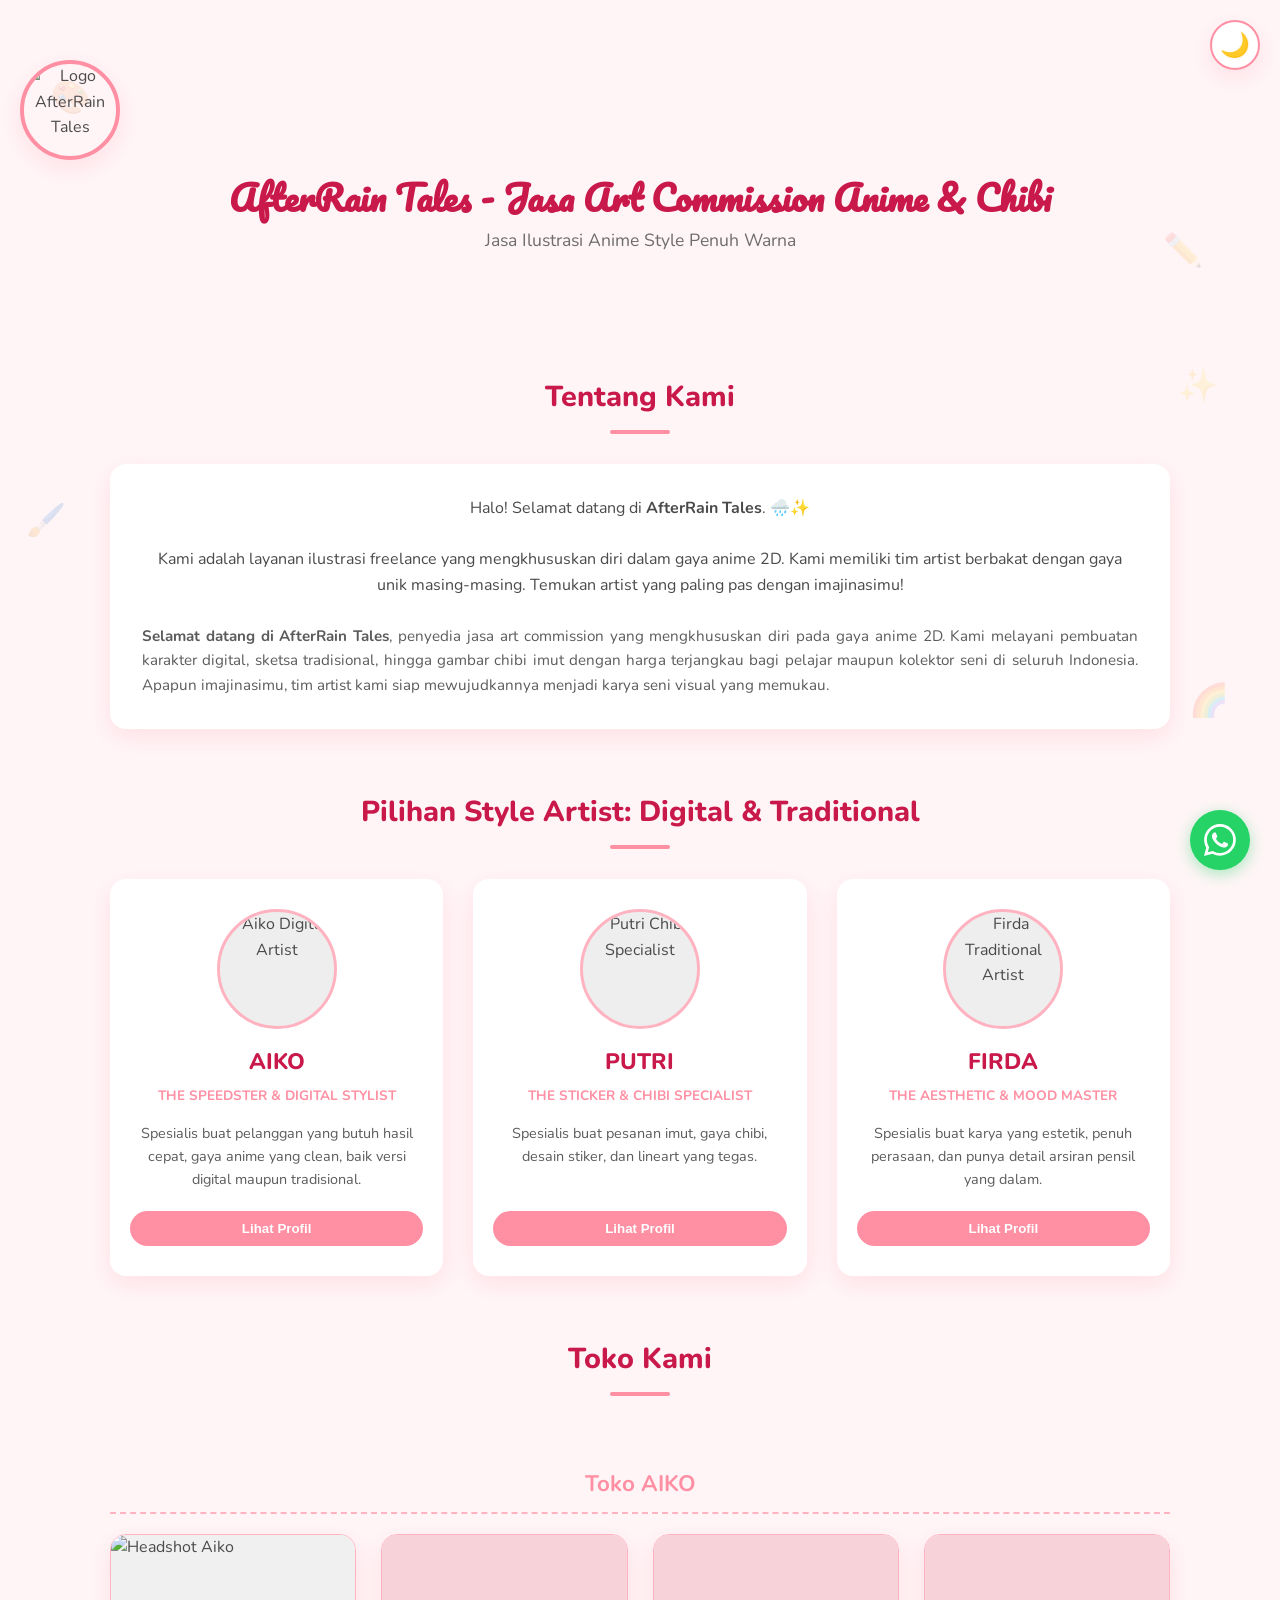
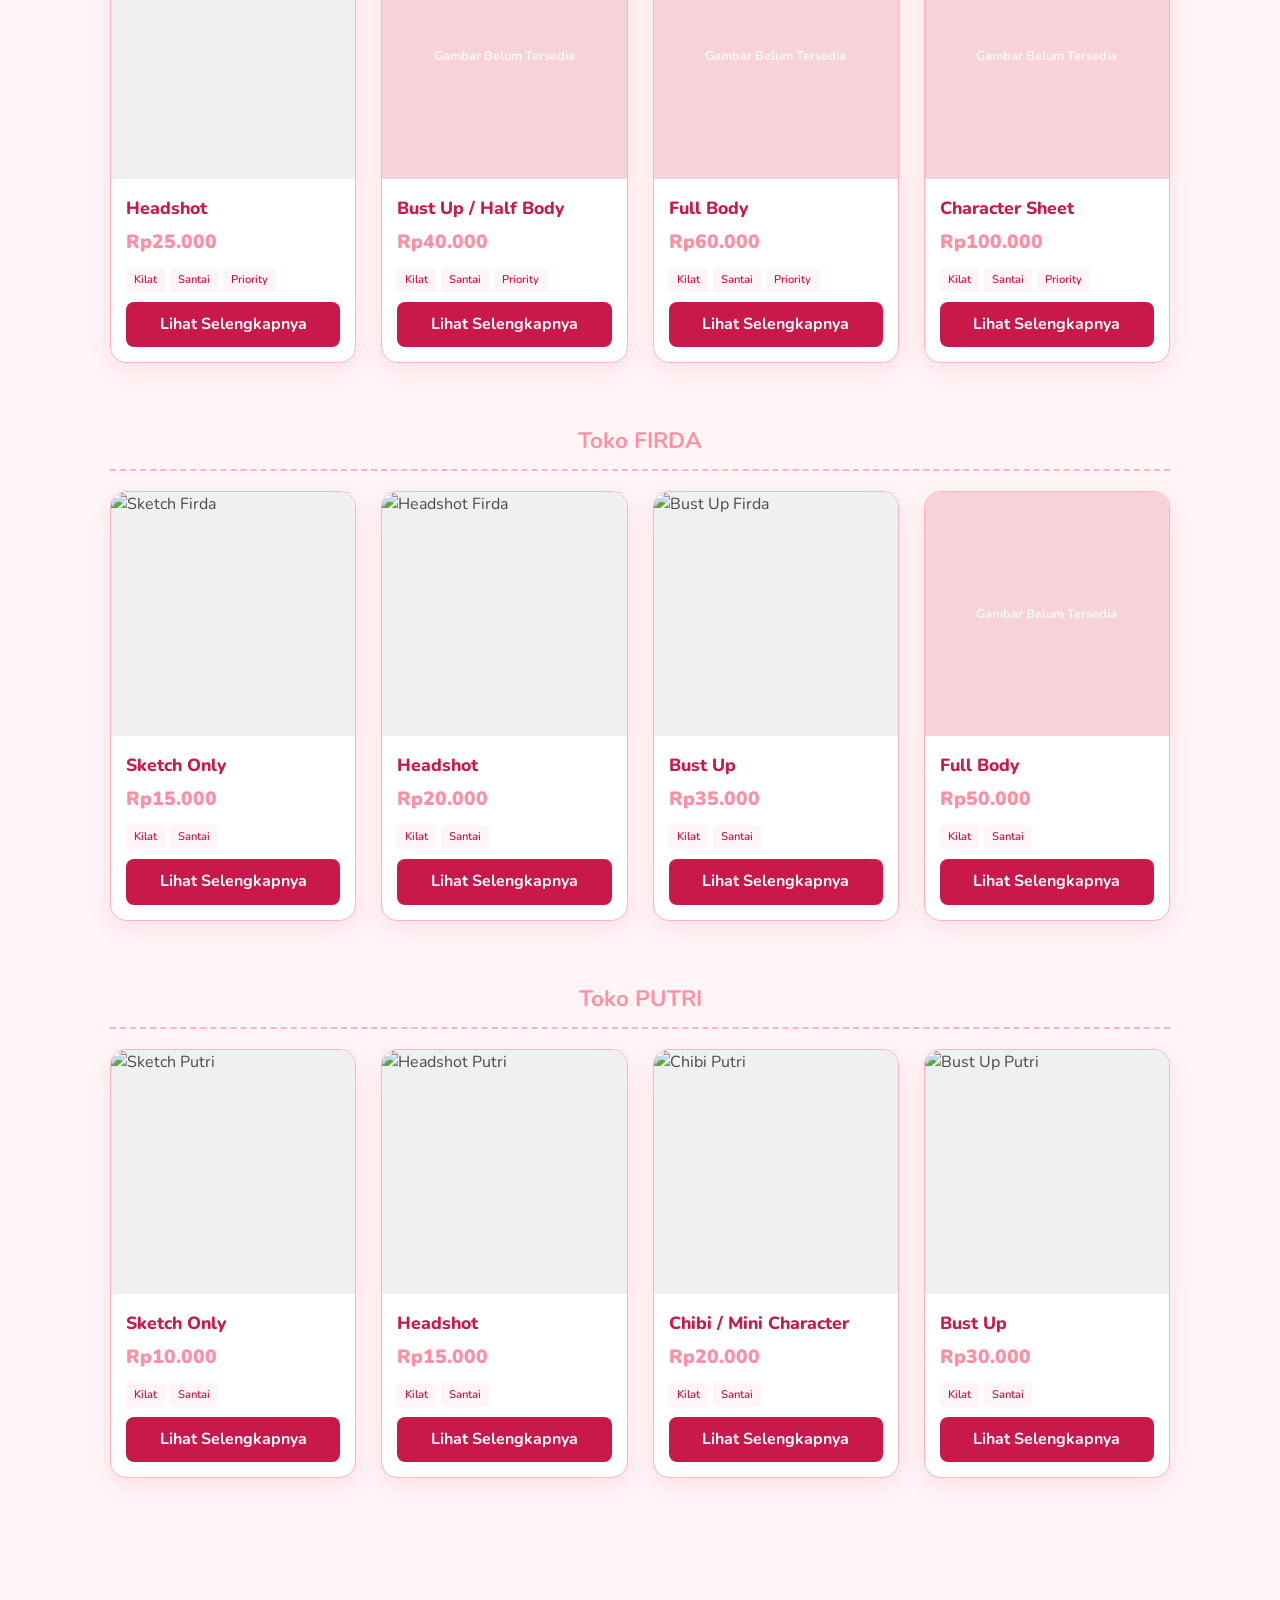
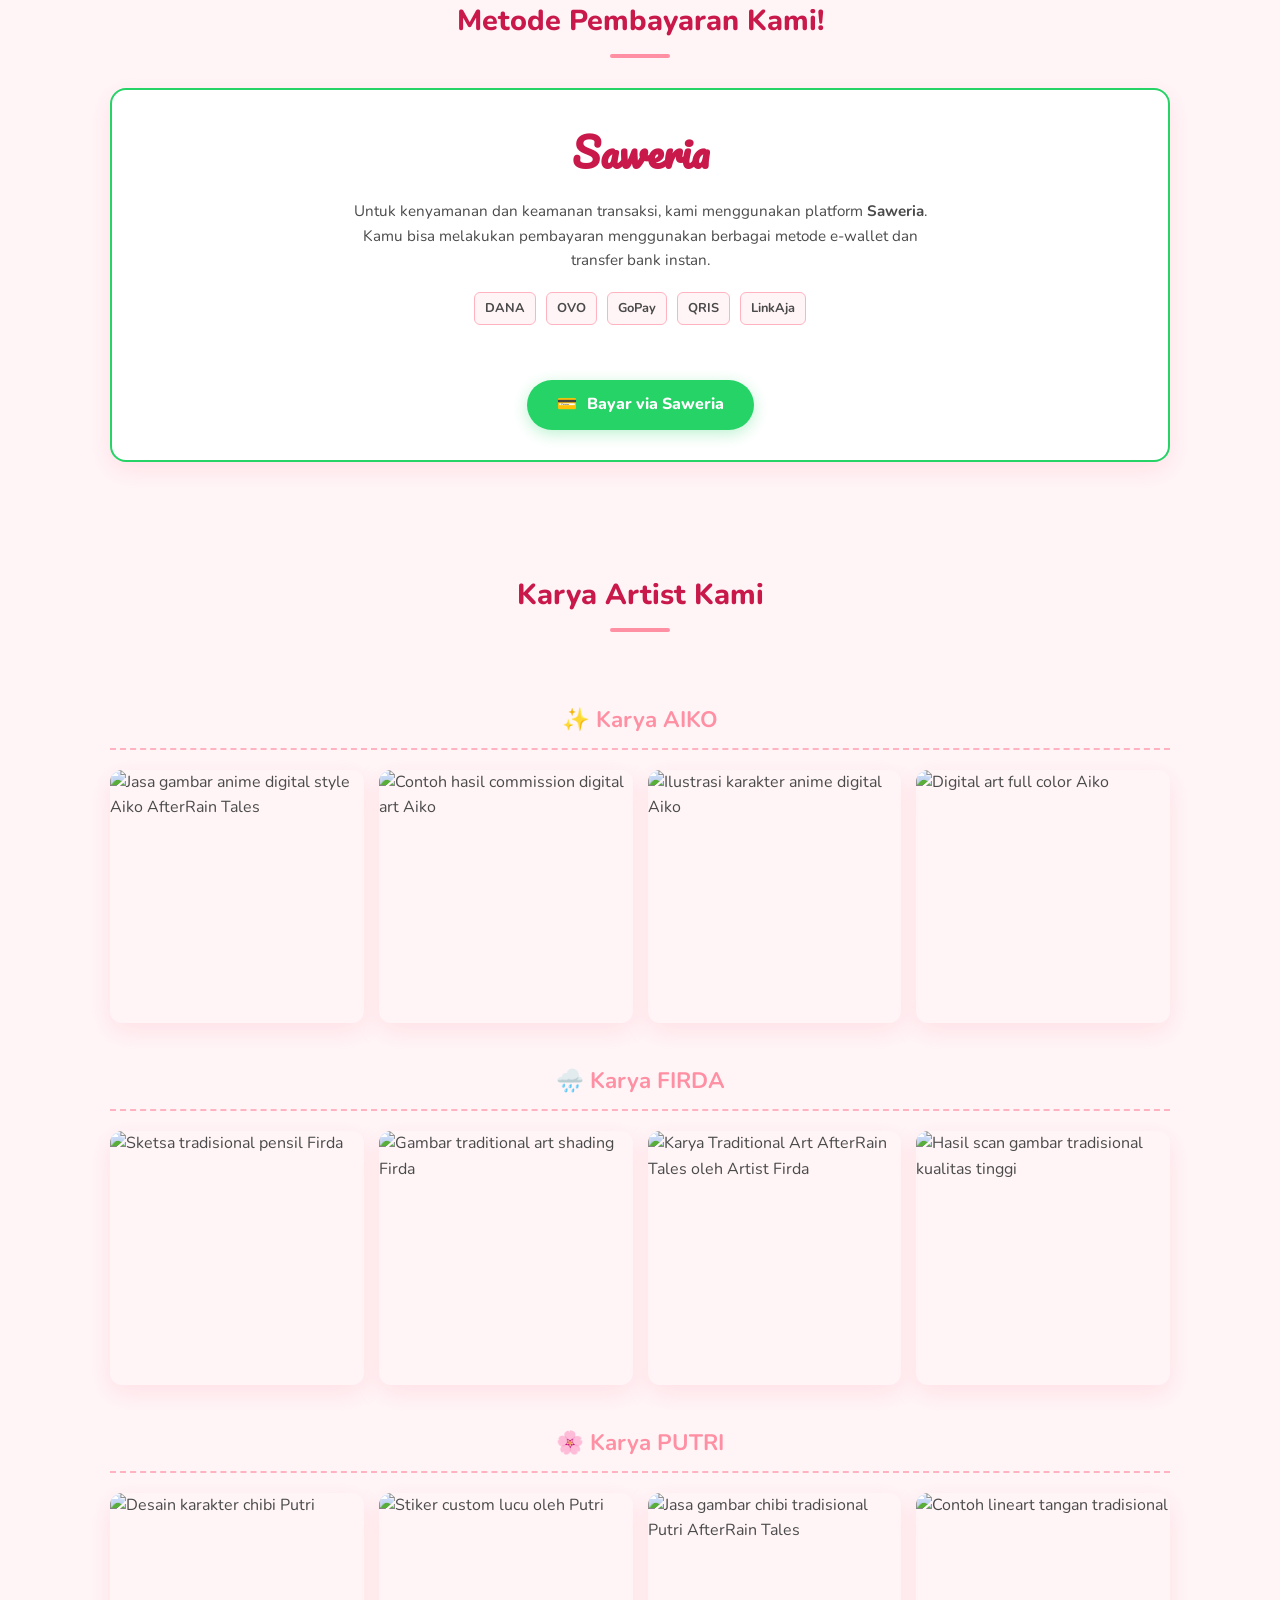
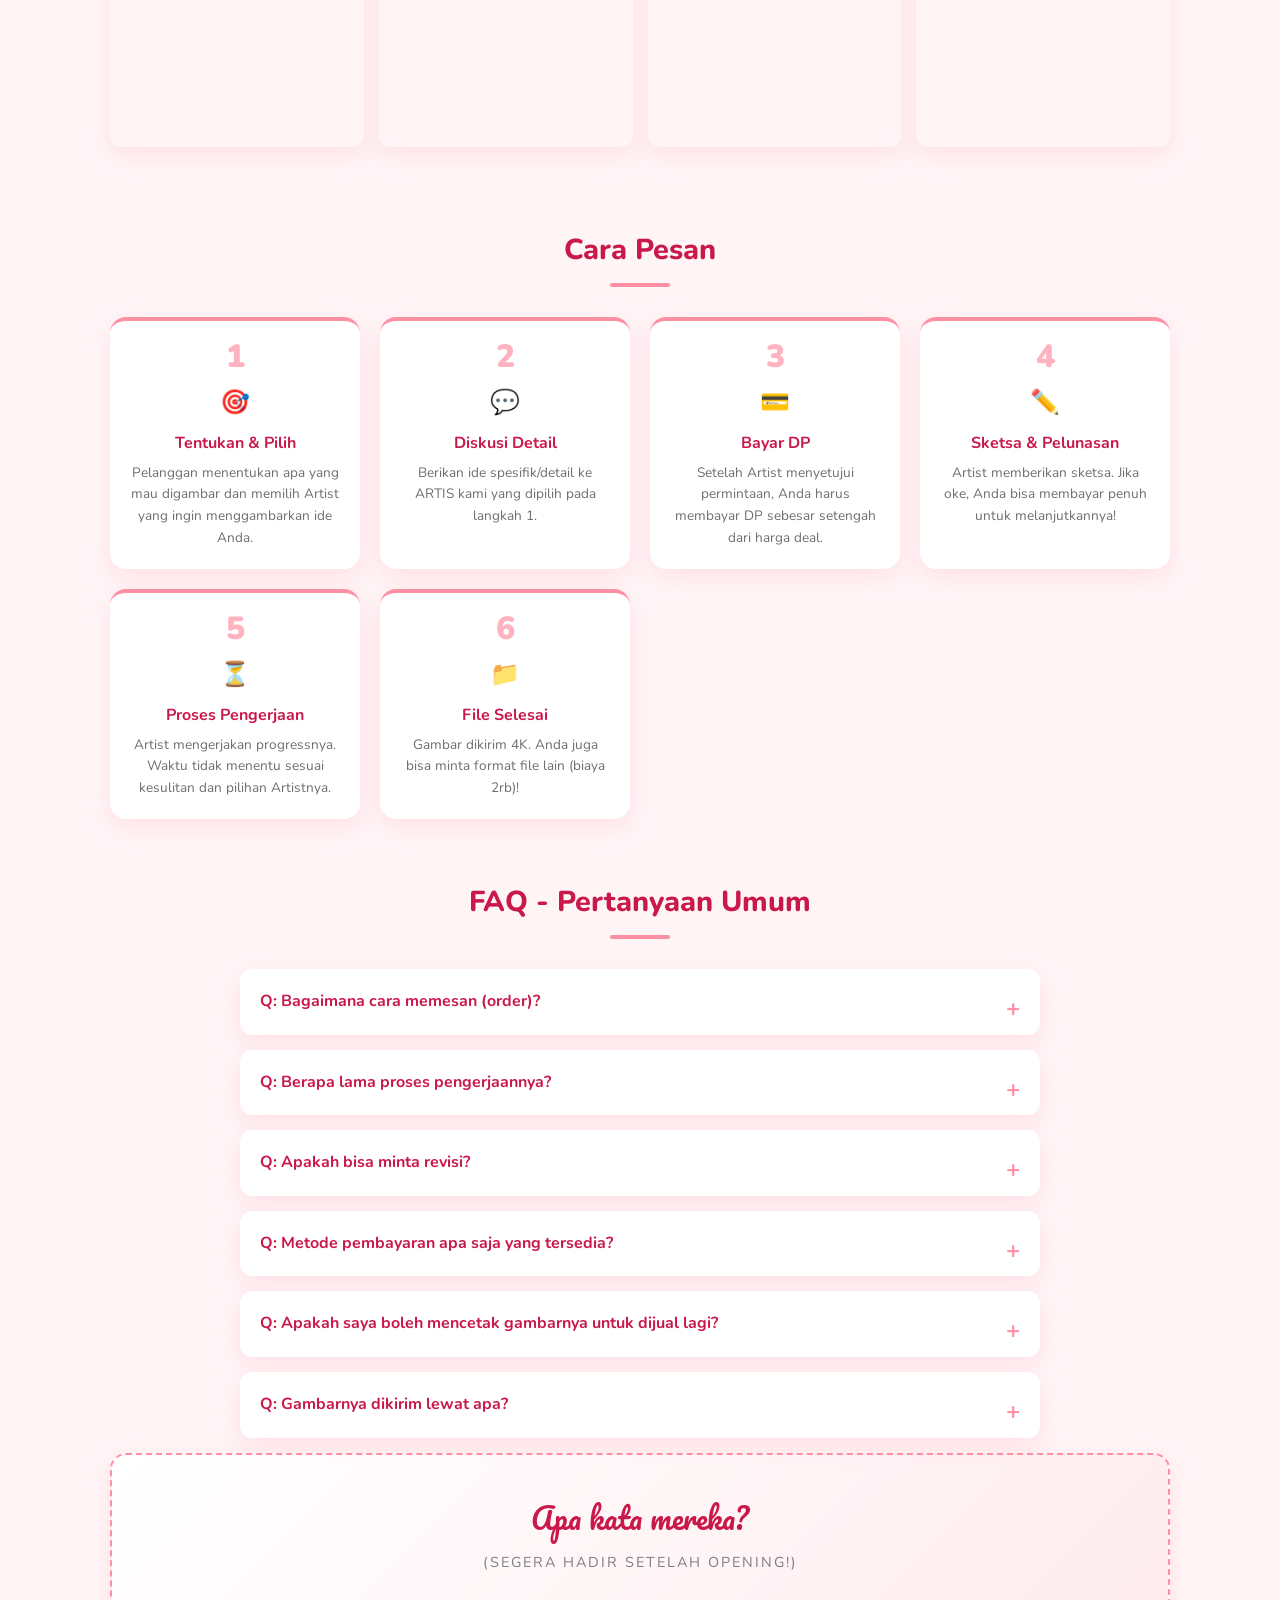
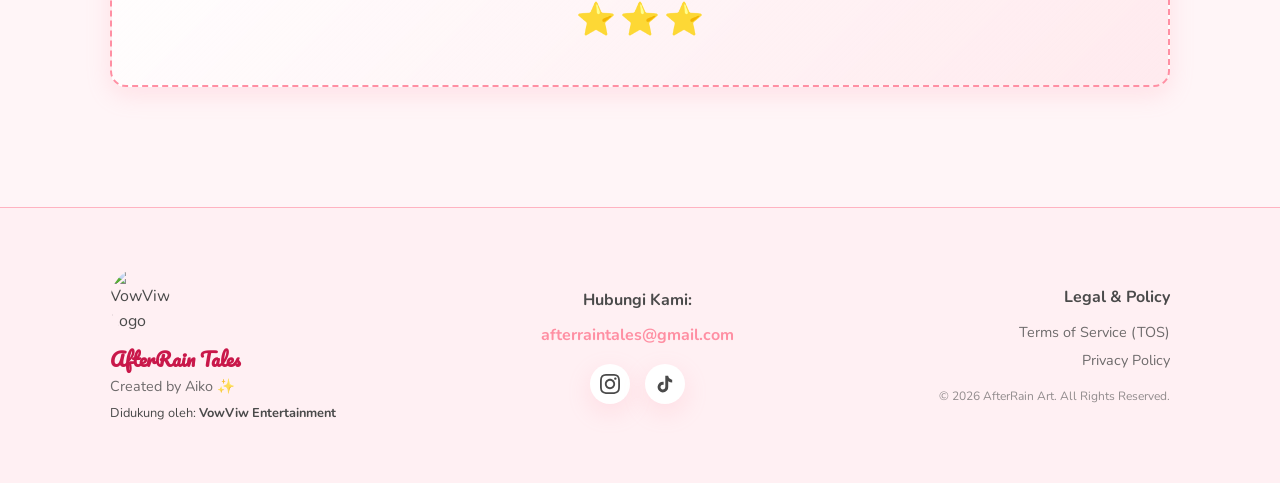
==== commit 46c54f89: "Update index.html" ====
--- a/index.html
+++ b/index.html
@@ -37,7 +37,6 @@
       --accent: #ffb3c1;
       --shadow: 0 8px 24px rgba(255, 143, 163, 0.2);
       --border-radius: 16px;
-      --modal-bg: rgba(0, 0, 0, 0.85);
       --footer-bg: #fff0f3;
       --success: #25D366; /* Saweria/WA Green */
     }
@@ -50,7 +49,6 @@
       --secondary: #ff2e63;
       --accent: #0f3460;
       --shadow: 0 8px 24px rgba(0, 0, 0, 0.4);
-      --modal-bg: rgba(0, 0, 0, 0.95);
       --footer-bg: #0f1623;
     }
 
@@ -67,7 +65,7 @@
 
     a { text-decoration: none; color: inherit; }
     ul { list-style: none; }
-    img { max-width: 100%; display: block; cursor: zoom-in; }
+    img { max-width: 100%; display: block; }
 
     /* ================================================================
        LAYOUT & COMPONENTS
@@ -129,6 +127,8 @@
       color: var(--primary);
       margin: 40px 0 20px;
       font-weight: 700;
+      border-bottom: 2px dashed var(--accent);
+      padding-bottom: 10px;
     }
 
     /* Box & Cards */
@@ -199,42 +199,12 @@
     .btn-artist-order:hover { background: var(--secondary); transform: scale(1.05); }
 
     /* ================================================================
-       NEW: SHOP / TOKO SECTION
+       NEW: SHOP SECTION (NO TABS)
     ================================================================ */
-    .shop-tabs {
-      display: flex;
-      justify-content: center;
-      gap: 15px;
-      margin-bottom: 30px;
-      flex-wrap: wrap;
-    }
-
-    .tab-btn {
-      background: var(--card-bg);
-      border: 2px solid var(--accent);
-      color: var(--text-color);
-      padding: 10px 30px;
-      border-radius: 50px;
-      font-weight: 700;
-      cursor: pointer;
-      transition: all 0.3s ease;
-      font-size: 1rem;
-      box-shadow: 0 4px 10px rgba(0,0,0,0.05);
-    }
-
-    .tab-btn:hover, .tab-btn.active {
-      background: var(--primary);
-      color: white;
-      border-color: var(--primary);
-      transform: translateY(-2px);
-      box-shadow: var(--shadow);
-    }
-
-    .shop-content {
-      display: none;
-      animation: fadeIn 0.5s ease;
-    }
-    .shop-content.active { display: grid; }
+    
+    .shop-category {
+      margin-bottom: 60px;
+    }
 
     .shop-grid {
       display: grid;
@@ -259,6 +229,7 @@
       overflow: hidden;
       background: #f0f0f0;
       position: relative;
+      cursor: pointer;
     }
 
     .product-img {
@@ -275,6 +246,7 @@
       display: flex; align-items: center; justify-content: center;
       background: var(--accent); color: white; opacity: 0.5;
       font-weight: bold; text-align: center; padding: 10px;
+      font-size: 0.8rem;
     }
 
     .product-info { padding: 15px; flex-grow: 1; display: flex; flex-direction: column; }
@@ -289,26 +261,25 @@
 
     .product-note { font-size: 0.75rem; opacity: 0.7; margin-bottom: 15px; font-style: italic; }
 
-    .btn-buy {
+    .btn-view {
       margin-top: auto;
       display: block;
       width: 100%;
       padding: 10px;
-      background: var(--success);
+      background: var(--secondary);
       color: white;
       text-align: center;
       border-radius: 8px;
       font-weight: 700;
+      cursor: pointer;
       transition: background 0.2s;
     }
-    .btn-buy:hover { background: #1ebc57; }
+    .btn-view:hover { background: #a01238; }
 
     /* ================================================================
        NEW: PAYMENT SECTION
     ================================================================ */
-    .payment-section {
-      margin: 50px 0;
-    }
+    .payment-section { margin: 50px 0; }
     .payment-box {
       background: var(--card-bg);
       border-radius: var(--border-radius);
@@ -343,6 +314,7 @@
       font-weight: 800;
       box-shadow: 0 4px 15px rgba(37, 211, 102, 0.3);
       display: inline-flex; align-items: center; gap: 10px;
+      text-decoration: none;
     }
     .btn-saweria:hover { transform: translateY(-2px); box-shadow: 0 6px 20px rgba(37, 211, 102, 0.5); }
 
@@ -523,57 +495,137 @@
       animation: fadeUp 0.9s forwards; font-size: 1.2rem; z-index: 10;
     }
 
-    /* Modal Styles (Lightbox & Profile) */
-    .lightbox, .profile-modal {
+    /* ================================================================
+       FULL PAGE SPA CONTAINER
+    ================================================================ */
+    .spa-overlay {
+      position: fixed;
+      top: 0;
+      left: 0;
+      width: 100vw;
+      height: 100vh;
+      background-color: var(--bg-color);
+      z-index: 5000;
+      overflow-y: auto;
+      transform: translateX(100%); /* Hidden by default */
+      transition: transform 0.4s cubic-bezier(0.77, 0, 0.175, 1);
+      display: block;
+    }
+
+    .spa-overlay.active {
+      transform: translateX(0); /* Slide in */
+    }
+
+    .spa-header {
+      position: sticky;
+      top: 0;
+      background: rgba(255,255,255,0.9);
+      backdrop-filter: blur(10px);
+      padding: 15px 20px;
+      display: flex;
+      align-items: center;
+      border-bottom: 1px solid var(--accent);
+      z-index: 10;
+    }
+    
+    [data-theme='dark'] .spa-header { background: rgba(22, 33, 62, 0.9); }
+
+    .btn-back {
+      background: var(--secondary);
+      color: white;
+      border: none;
+      padding: 8px 16px;
+      border-radius: 20px;
+      font-weight: 700;
+      cursor: pointer;
+      display: flex;
+      align-items: center;
+      gap: 5px;
+      font-size: 0.9rem;
+    }
+
+    .spa-content {
+      max-width: 800px;
+      margin: 0 auto;
+      padding: 30px 20px 100px; /* Bottom padding for scroll space */
+    }
+
+    /* Product Detail Styles inside SPA */
+    .spa-hero-img {
+      width: 100%;
+      border-radius: var(--border-radius);
+      box-shadow: var(--shadow);
+      margin-bottom: 20px;
+    }
+    
+    .spa-title { font-size: 2rem; color: var(--secondary); margin-bottom: 10px; font-family: 'Pacifico', cursive; }
+    .spa-price { font-size: 2.5rem; color: var(--primary); font-weight: 900; margin-bottom: 20px; }
+    .spa-tags { display: flex; gap: 10px; margin-bottom: 20px; flex-wrap: wrap; }
+    .spa-tag { background: var(--card-bg); border: 1px solid var(--primary); padding: 5px 15px; border-radius: 20px; font-weight: bold; color: var(--secondary); }
+    
+    .spa-section-box {
+      background: var(--card-bg);
+      padding: 20px;
+      border-radius: var(--border-radius);
+      margin-bottom: 20px;
+      box-shadow: var(--shadow);
+      border-left: 4px solid var(--primary);
+    }
+    
+    .spa-action-bar {
+      position: fixed;
+      bottom: 0;
+      left: 0;
+      width: 100%;
+      background: var(--card-bg);
+      padding: 15px;
+      box-shadow: 0 -4px 20px rgba(0,0,0,0.1);
+      display: flex;
+      justify-content: center;
+      z-index: 20;
+    }
+
+    .spa-btn-wa {
+      background: var(--success);
+      color: white;
+      text-decoration: none;
+      padding: 15px 40px;
+      border-radius: 50px;
+      font-weight: 800;
+      font-size: 1.2rem;
+      box-shadow: 0 4px 15px rgba(37, 211, 102, 0.4);
+      display: inline-flex; align-items: center; gap: 10px;
+      width: 100%;
+      max-width: 400px;
+      justify-content: center;
+    }
+    .spa-btn-wa:hover { transform: translateY(-2px); background: #20bd5a; }
+
+    /* Artist Profile Styles inside SPA */
+    .artist-header-spa {
+      text-align: center;
+      margin-bottom: 30px;
+    }
+    .artist-avatar-spa {
+      width: 150px;
+      height: 150px;
+      border-radius: 50%;
+      border: 4px solid var(--primary);
+      margin: 0 auto 15px;
+      object-fit: cover;
+      box-shadow: var(--shadow);
+    }
+
+    /* Lightbox (Still needed for Gallery) */
+    .lightbox {
       position: fixed; top: 0; left: 0; width: 100%; height: 100%;
-      background: var(--modal-bg); z-index: 2000;
+      background: rgba(0,0,0,0.9); z-index: 6000;
       display: none; justify-content: center; align-items: center; padding: 20px;
-      opacity: 0; transition: opacity 0.3s ease;
-    }
-    .lightbox.active, .profile-modal.active { display: flex; opacity: 1; }
-
-    .lightbox img { max-width: 100%; max-height: 90vh; border-radius: 8px; box-shadow: 0 0 20px rgba(0,0,0,0.5); cursor: zoom-out; object-fit: contain; }
-    .lightbox-close { position: absolute; top: 20px; right: 30px; color: white; font-size: 3rem; cursor: pointer; font-weight: bold; line-height: 1; }
-
-    .profile-content {
-      background: var(--card-bg); width: 100%; max-width: 600px; max-height: 90vh;
-      border-radius: var(--border-radius); box-shadow: 0 10px 40px rgba(0,0,0,0.5);
-      display: flex; flex-direction: column; overflow: hidden; position: relative;
-      animation: slideUp 0.4s ease;
-    }
-    @keyframes slideUp {
-      from { transform: translateY(50px); opacity: 0; }
-      to { transform: translateY(0); opacity: 1; }
-    }
-
-    .profile-header {
-      background: var(--primary); color: white; padding: 20px; text-align: center; position: relative;
-    }
-    .profile-close {
-      position: absolute; top: 15px; right: 15px; background: rgba(255,255,255,0.2);
-      border: none; color: white; width: 32px; height: 32px; border-radius: 50%;
-      cursor: pointer; font-size: 1.2rem; display: flex; align-items: center; justify-content: center;
-    }
-    .profile-name { font-size: 2rem; font-family: 'Pacifico', cursive; margin-bottom: 5px; }
-    .profile-role { font-size: 1rem; opacity: 0.9; text-transform: uppercase; letter-spacing: 1px; }
-
-    .profile-body { padding: 25px; overflow-y: auto; color: var(--text-color); }
-    .profile-section { margin-bottom: 20px; padding-bottom: 15px; border-bottom: 1px dashed var(--accent); }
-    .profile-section h3 { color: var(--secondary); margin-bottom: 10px; font-size: 1.1rem; }
-    .profile-section ul { list-style: disc; margin-left: 20px; }
-    .hard-limits { background: rgba(233, 69, 96, 0.1); border: 1px solid var(--primary); padding: 15px; border-radius: 8px; }
-    .hard-limits h4 { color: var(--secondary); margin-bottom: 5px; }
-
-    .profile-footer {
-      padding: 20px; border-top: 1px solid var(--accent); text-align: center; background: var(--card-bg);
-    }
-    .btn-wa-direct {
-      display: inline-flex; align-items: center; gap: 10px;
-      background: #25D366; color: white; font-weight: 800; padding: 15px 30px;
-      border-radius: 30px; text-decoration: none; font-size: 1.1rem;
-      transition: transform 0.2s, box-shadow 0.2s; box-shadow: 0 4px 10px rgba(37, 211, 102, 0.3);
-    }
-    .btn-wa-direct:hover { transform: translateY(-2px); box-shadow: 0 6px 15px rgba(37, 211, 102, 0.5); background: #20bd5a; }
+    }
+    .lightbox.active { display: flex; }
+    .lightbox img { max-width: 100%; max-height: 90vh; border-radius: 8px; cursor: zoom-out; }
+    .lightbox-close { position: absolute; top: 20px; right: 30px; color: white; font-size: 3rem; cursor: pointer; line-height: 1; }
+
   </style>
 </head>
 <body>
@@ -632,7 +684,7 @@
               Spesialis buat pelanggan yang butuh hasil cepat, gaya anime yang clean, baik versi digital maupun tradisional.
             </p>
           </div>
-          <button class="btn-artist-order" data-artist="aiko">Pesan Sekarang</button>
+          <button class="btn-artist-order" onclick="openArtistSPA('aiko')">Lihat Profil</button>
         </div>
 
         <!-- Artist 2: Putri -->
@@ -645,7 +697,7 @@
               Spesialis buat pesanan imut, gaya chibi, desain stiker, dan lineart yang tegas.
             </p>
           </div>
-          <button class="btn-artist-order" data-artist="putri">Pesan Sekarang</button>
+          <button class="btn-artist-order" onclick="openArtistSPA('putri')">Lihat Profil</button>
         </div>
 
         <!-- Artist 3: Firda -->
@@ -658,245 +710,222 @@
               Spesialis buat karya yang estetik, penuh perasaan, dan punya detail arsiran pensil yang dalam.
             </p>
           </div>
-          <button class="btn-artist-order" data-artist="firda">Pesan Sekarang</button>
+          <button class="btn-artist-order" onclick="openArtistSPA('firda')">Lihat Profil</button>
         </div>
 
       </div>
     </section>
 
-    <!-- NEW: TOKO KAMI SECTION -->
+    <!-- TOKO KAMI (SEPARATED CATEGORIES) -->
     <section id="shop">
       <div class="section-title">Toko Kami</div>
-      
-      <!-- Tabs -->
-      <div class="shop-tabs">
-        <button class="tab-btn active" onclick="openShop('aiko')">Toko AIKO</button>
-        <button class="tab-btn" onclick="openShop('firda')">Toko FIRDA</button>
-        <button class="tab-btn" onclick="openShop('putri')">Toko PUTRI</button>
+
+      <!-- Kategori: AIKO -->
+      <div class="shop-category">
+        <div class="sub-section-title">Toko AIKO</div>
+        <div class="shop-grid">
+          
+          <div class="product-card">
+            <div class="product-img-wrapper" onclick="openProductSPA('aiko_headshot')">
+              <img src="https://i.ibb.co.com/hR5Z11Rr/Whats-App-Image-2026-05-15-at-20-07-00.jpg" alt="Headshot Aiko" class="product-img">
+            </div>
+            <div class="product-info">
+              <div class="product-title">Headshot</div>
+              <div class="product-price">Rp25.000</div>
+              <div class="product-tags">
+                <span class="tag">Kilat</span>
+                <span class="tag">Santai</span>
+                <span class="tag">Priority</span>
+              </div>
+              <div class="btn-view" onclick="openProductSPA('aiko_headshot')">Lihat Selengkapnya</div>
+            </div>
+          </div>
+
+          <div class="product-card">
+            <div class="product-img-wrapper" onclick="openProductSPA('aiko_bustup')">
+              <div class="product-placeholder">Gambar Belum Tersedia</div>
+            </div>
+            <div class="product-info">
+              <div class="product-title">Bust Up / Half Body</div>
+              <div class="product-price">Rp40.000</div>
+              <div class="product-tags">
+                <span class="tag">Kilat</span>
+                <span class="tag">Santai</span>
+                <span class="tag">Priority</span>
+              </div>
+              <div class="btn-view" onclick="openProductSPA('aiko_bustup')">Lihat Selengkapnya</div>
+            </div>
+          </div>
+
+          <div class="product-card">
+            <div class="product-img-wrapper" onclick="openProductSPA('aiko_fullbody')">
+              <div class="product-placeholder">Gambar Belum Tersedia</div>
+            </div>
+            <div class="product-info">
+              <div class="product-title">Full Body</div>
+              <div class="product-price">Rp60.000</div>
+              <div class="product-tags">
+                <span class="tag">Kilat</span>
+                <span class="tag">Santai</span>
+                <span class="tag">Priority</span>
+              </div>
+              <div class="btn-view" onclick="openProductSPA('aiko_fullbody')">Lihat Selengkapnya</div>
+            </div>
+          </div>
+
+          <div class="product-card">
+            <div class="product-img-wrapper" onclick="openProductSPA('aiko_charsheet')">
+              <div class="product-placeholder">Gambar Belum Tersedia</div>
+            </div>
+            <div class="product-info">
+              <div class="product-title">Character Sheet</div>
+              <div class="product-price">Rp100.000</div>
+              <div class="product-tags">
+                <span class="tag">Kilat</span>
+                <span class="tag">Santai</span>
+                <span class="tag">Priority</span>
+              </div>
+              <div class="btn-view" onclick="openProductSPA('aiko_charsheet')">Lihat Selengkapnya</div>
+            </div>
+          </div>
+
+        </div>
       </div>
 
-      <!-- Content: AIKO -->
-      <div id="shop-aiko" class="shop-content active shop-grid">
-        
-        <!-- Headshot -->
-        <div class="product-card">
-          <div class="product-img-wrapper">
-            <img src="https://i.ibb.co.com/hR5Z11Rr/Whats-App-Image-2026-05-15-at-20-07-00.jpg" alt="Headshot Aiko" class="product-img">
+      <!-- Kategori: FIRDA -->
+      <div class="shop-category">
+        <div class="sub-section-title">Toko FIRDA</div>
+        <div class="shop-grid">
+          
+          <div class="product-card">
+            <div class="product-img-wrapper" onclick="openProductSPA('firda_sketch')">
+              <img src="https://i.ibb.co.com/7tM99gX1/image-5.png" alt="Sketch Firda" class="product-img">
+            </div>
+            <div class="product-info">
+              <div class="product-title">Sketch Only</div>
+              <div class="product-price">Rp15.000</div>
+              <div class="product-tags">
+                <span class="tag">Kilat</span>
+                <span class="tag">Santai</span>
+              </div>
+              <div class="btn-view" onclick="openProductSPA('firda_sketch')">Lihat Selengkapnya</div>
+            </div>
           </div>
-          <div class="product-info">
-            <div class="product-title">Headshot</div>
-            <div class="product-price">Rp25.000</div>
-            <div class="product-tags">
-              <span class="tag">Kilat</span>
-              <span class="tag">Santai</span>
-              <span class="tag">Priority</span>
-            </div>
-            <div class="product-note">Harga Dasar, belum termasuk addon.</div>
-            <a href="https://wa.me/62895329224959?text=Halo%20Aiko%2C%20saya%20tertarik%20memesan%20paket%20Headshot%20(Rp25.000)..." target="_blank" class="btn-buy">Pesan via WA</a>
+
+          <div class="product-card">
+            <div class="product-img-wrapper" onclick="openProductSPA('firda_headshot')">
+              <img src="https://i.ibb.co.com/vxkhwcX6/image-4.png" alt="Headshot Firda" class="product-img">
+            </div>
+            <div class="product-info">
+              <div class="product-title">Headshot</div>
+              <div class="product-price">Rp20.000</div>
+              <div class="product-tags">
+                <span class="tag">Kilat</span>
+                <span class="tag">Santai</span>
+              </div>
+              <div class="btn-view" onclick="openProductSPA('firda_headshot')">Lihat Selengkapnya</div>
+            </div>
           </div>
-        </div>
-
-        <!-- Bust Up / Half Body -->
-        <div class="product-card">
-          <div class="product-img-wrapper">
-            <!-- Placeholder for unavailable image -->
-            <div class="product-placeholder">Gambar Belum Tersedia</div>
+
+          <div class="product-card">
+            <div class="product-img-wrapper" onclick="openProductSPA('firda_bustup')">
+              <img src="https://i.ibb.co.com/HLVyJhK9/f222fb91-bb6d-4150-b1df-ce3d61e60e9d.jpg" alt="Bust Up Firda" class="product-img">
+            </div>
+            <div class="product-info">
+              <div class="product-title">Bust Up</div>
+              <div class="product-price">Rp35.000</div>
+              <div class="product-tags">
+                <span class="tag">Kilat</span>
+                <span class="tag">Santai</span>
+              </div>
+              <div class="btn-view" onclick="openProductSPA('firda_bustup')">Lihat Selengkapnya</div>
+            </div>
           </div>
-          <div class="product-info">
-            <div class="product-title">Bust Up / Half Body</div>
-            <div class="product-price">Rp40.000</div>
-            <div class="product-tags">
-              <span class="tag">Kilat</span>
-              <span class="tag">Santai</span>
-              <span class="tag">Priority</span>
-            </div>
-            <div class="product-note">Harga Dasar, belum termasuk addon.</div>
-            <a href="https://wa.me/62895329224959?text=Halo%20Aiko%2C%20saya%20tertarik%20memesan%20paket%20Bust%20Up%20(Rp40.000)..." target="_blank" class="btn-buy">Pesan via WA</a>
+
+          <div class="product-card">
+            <div class="product-img-wrapper" onclick="openProductSPA('firda_fullbody')">
+              <div class="product-placeholder">Gambar Belum Tersedia</div>
+            </div>
+            <div class="product-info">
+              <div class="product-title">Full Body</div>
+              <div class="product-price">Rp50.000</div>
+              <div class="product-tags">
+                <span class="tag">Kilat</span>
+                <span class="tag">Santai</span>
+              </div>
+              <div class="btn-view" onclick="openProductSPA('firda_fullbody')">Lihat Selengkapnya</div>
+            </div>
           </div>
-        </div>
-
-        <!-- Full Body -->
-        <div class="product-card">
-          <div class="product-img-wrapper">
-            <div class="product-placeholder">Gambar Belum Tersedia</div>
+
+        </div>
+      </div>
+
+      <!-- Kategori: PUTRI -->
+      <div class="shop-category">
+        <div class="sub-section-title">Toko PUTRI</div>
+        <div class="shop-grid">
+          
+          <div class="product-card">
+            <div class="product-img-wrapper" onclick="openProductSPA('putri_sketch')">
+              <img src="https://i.ibb.co.com/pBBW09ts/Whats-App-Image-2026-05-15-at-19-35-53.jpg" alt="Sketch Putri" class="product-img">
+            </div>
+            <div class="product-info">
+              <div class="product-title">Sketch Only</div>
+              <div class="product-price">Rp10.000</div>
+              <div class="product-tags">
+                <span class="tag">Kilat</span>
+                <span class="tag">Santai</span>
+              </div>
+              <div class="btn-view" onclick="openProductSPA('putri_sketch')">Lihat Selengkapnya</div>
+            </div>
           </div>
-          <div class="product-info">
-            <div class="product-title">Full Body</div>
-            <div class="product-price">Rp60.000</div>
-            <div class="product-tags">
-              <span class="tag">Kilat</span>
-              <span class="tag">Santai</span>
-              <span class="tag">Priority</span>
-            </div>
-            <div class="product-note">Harga Dasar, belum termasuk addon.</div>
-            <a href="https://wa.me/62895329224959?text=Halo%20Aiko%2C%20saya%20tertarik%20memesan%20paket%20Full%20Body%20(Rp60.000)..." target="_blank" class="btn-buy">Pesan via WA</a>
+
+          <div class="product-card">
+            <div class="product-img-wrapper" onclick="openProductSPA('putri_headshot')">
+              <img src="https://i.ibb.co.com/VWdKjmmk/0249c0f3-640e-4a9b-9f19-438fb6ffc193.jpg" alt="Headshot Putri" class="product-img">
+            </div>
+            <div class="product-info">
+              <div class="product-title">Headshot</div>
+              <div class="product-price">Rp15.000</div>
+              <div class="product-tags">
+                <span class="tag">Kilat</span>
+                <span class="tag">Santai</span>
+              </div>
+              <div class="btn-view" onclick="openProductSPA('putri_headshot')">Lihat Selengkapnya</div>
+            </div>
           </div>
-        </div>
-
-        <!-- Character Sheet -->
-        <div class="product-card">
-          <div class="product-img-wrapper">
-            <div class="product-placeholder">Gambar Belum Tersedia</div>
+
+          <div class="product-card">
+            <div class="product-img-wrapper" onclick="openProductSPA('putri_chibi')">
+              <img src="https://i.ibb.co.com/0Rt6YFRp/ffd5db26-2d72-4c37-943f-480cc551495d.jpg" alt="Chibi Putri" class="product-img">
+            </div>
+            <div class="product-info">
+              <div class="product-title">Chibi / Mini Character</div>
+              <div class="product-price">Rp20.000</div>
+              <div class="product-tags">
+                <span class="tag">Kilat</span>
+                <span class="tag">Santai</span>
+              </div>
+              <div class="btn-view" onclick="openProductSPA('putri_chibi')">Lihat Selengkapnya</div>
+            </div>
           </div>
-          <div class="product-info">
-            <div class="product-title">Character Sheet</div>
-            <div class="product-price">Rp100.000</div>
-            <div class="product-tags">
-              <span class="tag">Kilat</span>
-              <span class="tag">Santai</span>
-              <span class="tag">Priority</span>
-            </div>
-            <div class="product-note">Harga Dasar, belum termasuk addon.</div>
-            <a href="https://wa.me/62895329224959?text=Halo%20Aiko%2C%20saya%20tertarik%20memesan%20paket%20Character%20Sheet%20(Rp100.000)..." target="_blank" class="btn-buy">Pesan via WA</a>
+
+          <div class="product-card">
+            <div class="product-img-wrapper" onclick="openProductSPA('putri_bustup')">
+              <img src="https://i.ibb.co.com/wFSMzBzy/2a097d4b-4954-44a3-908b-2580ad9baa43.jpg" alt="Bust Up Putri" class="product-img">
+            </div>
+            <div class="product-info">
+              <div class="product-title">Bust Up</div>
+              <div class="product-price">Rp30.000</div>
+              <div class="product-tags">
+                <span class="tag">Kilat</span>
+                <span class="tag">Santai</span>
+              </div>
+              <div class="btn-view" onclick="openProductSPA('putri_bustup')">Lihat Selengkapnya</div>
+            </div>
           </div>
-        </div>
-
-      </div>
-
-      <!-- Content: FIRDA -->
-      <div id="shop-firda" class="shop-content shop-grid">
-        
-        <!-- Sketch Only -->
-        <div class="product-card">
-          <div class="product-img-wrapper">
-            <img src="https://i.ibb.co.com/7tM99gX1/image-5.png" alt="Sketch Firda" class="product-img">
-          </div>
-          <div class="product-info">
-            <div class="product-title">Sketch Only</div>
-            <div class="product-price">Rp15.000</div>
-            <div class="product-tags">
-              <span class="tag">Kilat</span>
-              <span class="tag">Santai</span>
-            </div>
-            <div class="product-note">Harga Dasar, belum termasuk addon.</div>
-            <a href="https://wa.me/6285819377503?text=Halo%20Firda%2C%20saya%20tertarik%20memesan%20paket%20Sketch%20Only%20(Rp15.000)..." target="_blank" class="btn-buy">Pesan via WA</a>
-          </div>
-        </div>
-
-        <!-- Headshot -->
-        <div class="product-card">
-          <div class="product-img-wrapper">
-            <img src="https://i.ibb.co.com/vxkhwcX6/image-4.png" alt="Headshot Firda" class="product-img">
-          </div>
-          <div class="product-info">
-            <div class="product-title">Headshot</div>
-            <div class="product-price">Rp20.000</div>
-            <div class="product-tags">
-              <span class="tag">Kilat</span>
-              <span class="tag">Santai</span>
-            </div>
-            <div class="product-note">Harga Dasar, belum termasuk addon.</div>
-            <a href="https://wa.me/6285819377503?text=Halo%20Firda%2C%20saya%20tertarik%20memesan%20paket%20Headshot%20(Rp20.000)..." target="_blank" class="btn-buy">Pesan via WA</a>
-          </div>
-        </div>
-
-        <!-- Bust Up -->
-        <div class="product-card">
-          <div class="product-img-wrapper">
-            <img src="https://i.ibb.co.com/HLVyJhK9/f222fb91-bb6d-4150-b1df-ce3d61e60e9d.jpg" alt="Bust Up Firda" class="product-img">
-          </div>
-          <div class="product-info">
-            <div class="product-title">Bust Up</div>
-            <div class="product-price">Rp35.000</div>
-            <div class="product-tags">
-              <span class="tag">Kilat</span>
-              <span class="tag">Santai</span>
-            </div>
-            <div class="product-note">Harga Dasar, belum termasuk addon.</div>
-            <a href="https://wa.me/6285819377503?text=Halo%20Firda%2C%20saya%20tertarik%20memesan%20paket%20Bust%20Up%20(Rp35.000)..." target="_blank" class="btn-buy">Pesan via WA</a>
-          </div>
-        </div>
-
-        <!-- Full Body -->
-        <div class="product-card">
-          <div class="product-img-wrapper">
-            <div class="product-placeholder">Gambar Belum Tersedia</div>
-          </div>
-          <div class="product-info">
-            <div class="product-title">Full Body</div>
-            <div class="product-price">Rp50.000</div>
-            <div class="product-tags">
-              <span class="tag">Kilat</span>
-              <span class="tag">Santai</span>
-            </div>
-            <div class="product-note">Harga Dasar, belum termasuk addon.</div>
-            <a href="https://wa.me/6285819377503?text=Halo%20Firda%2C%20saya%20tertarik%20memesan%20paket%20Full%20Body%20(Rp50.000)..." target="_blank" class="btn-buy">Pesan via WA</a>
-          </div>
-        </div>
-
-      </div>
-
-      <!-- Content: PUTRI -->
-      <div id="shop-putri" class="shop-content shop-grid">
-        
-        <!-- Sketch Only -->
-        <div class="product-card">
-          <div class="product-img-wrapper">
-            <img src="https://i.ibb.co.com/pBBW09ts/Whats-App-Image-2026-05-15-at-19-35-53.jpg" alt="Sketch Putri" class="product-img">
-          </div>
-          <div class="product-info">
-            <div class="product-title">Sketch Only</div>
-            <div class="product-price">Rp10.000</div>
-            <div class="product-tags">
-              <span class="tag">Kilat</span>
-              <span class="tag">Santai</span>
-            </div>
-            <div class="product-note">Harga Dasar, belum termasuk addon.</div>
-            <a href="https://wa.me/6285757552350?text=Halo%20Putri%2C%20saya%20tertarik%20memesan%20paket%20Sketch%20Only%20(Rp10.000)..." target="_blank" class="btn-buy">Pesan via WA</a>
-          </div>
-        </div>
-
-        <!-- Headshot -->
-        <div class="product-card">
-          <div class="product-img-wrapper">
-            <img src="https://i.ibb.co.com/VWdKjmmk/0249c0f3-640e-4a9b-9f19-438fb6ffc193.jpg" alt="Headshot Putri" class="product-img">
-          </div>
-          <div class="product-info">
-            <div class="product-title">Headshot</div>
-            <div class="product-price">Rp15.000</div>
-            <div class="product-tags">
-              <span class="tag">Kilat</span>
-              <span class="tag">Santai</span>
-            </div>
-            <div class="product-note">Harga Dasar, belum termasuk addon.</div>
-            <a href="https://wa.me/6285757552350?text=Halo%20Putri%2C%20saya%20tertarik%20memesan%20paket%20Headshot%20(Rp15.000)..." target="_blank" class="btn-buy">Pesan via WA</a>
-          </div>
-        </div>
-
-        <!-- Chibi / Mini Character -->
-        <div class="product-card">
-          <div class="product-img-wrapper">
-            <img src="https://i.ibb.co.com/0Rt6YFRp/ffd5db26-2d72-4c37-943f-480cc551495d.jpg" alt="Chibi Putri" class="product-img">
-          </div>
-          <div class="product-info">
-            <div class="product-title">Chibi / Mini Character</div>
-            <div class="product-price">Rp20.000</div>
-            <div class="product-tags">
-              <span class="tag">Kilat</span>
-              <span class="tag">Santai</span>
-            </div>
-            <div class="product-note">Harga Dasar, belum termasuk addon.</div>
-            <a href="https://wa.me/6285757552350?text=Halo%20Putri%2C%20saya%20tertarik%20memesan%20paket%20Chibi%20(Rp20.000)..." target="_blank" class="btn-buy">Pesan via WA</a>
-          </div>
-        </div>
-
-        <!-- Bust Up -->
-        <div class="product-card">
-          <div class="product-img-wrapper">
-            <img src="https://i.ibb.co.com/wFSMzBzy/2a097d4b-4954-44a3-908b-2580ad9baa43.jpg" alt="Bust Up Putri" class="product-img">
-          </div>
-          <div class="product-info">
-            <div class="product-title">Bust Up</div>
-            <div class="product-price">Rp30.000</div>
-            <div class="product-tags">
-              <span class="tag">Kilat</span>
-              <span class="tag">Santai</span>
-            </div>
-            <div class="product-note">Harga Dasar, belum termasuk addon.</div>
-            <a href="https://wa.me/6285757552350?text=Halo%20Putri%2C%20saya%20tertarik%20memesan%20paket%20Bust%20Up%20(Rp30.000)..." target="_blank" class="btn-buy">Pesan via WA</a>
-          </div>
-        </div>
-
+
+        </div>
       </div>
     </section>
 
@@ -917,7 +946,6 @@
           <span class="pm-badge">LinkAja</span>
         </div>
         <br>
-        <!-- Link ini bisa diganti dengan link Saweria Manager yang sebenarnya -->
         <a href="https://saweria.co" target="_blank" class="btn-saweria">
           <span>💳</span> Bayar via Saweria
         </a>
@@ -1130,62 +1158,162 @@
     </svg>
   </a>
 
-  <!-- LIGHTBOX MODAL -->
+  <!-- FULL PAGE SPA OVERLAY -->
+  <div id="spa-overlay" class="spa-overlay">
+    <div class="spa-header">
+      <button class="btn-back" onclick="closeSPA()">
+        <svg width="20" height="20" fill="none" stroke="currentColor" viewBox="0 0 24 24"><path stroke-linecap="round" stroke-linejoin="round" stroke-width="2" d="M15 19l-7-7 7-7"></path></svg>
+        Kembali
+      </button>
+    </div>
+    <div id="spa-content-area" class="spa-content">
+      <!-- Content Injected via JS -->
+    </div>
+    <div id="spa-action-area" class="spa-action-bar">
+      <!-- Action Button Injected via JS -->
+    </div>
+  </div>
+
+  <!-- LIGHTBOX (Untuk Galeri) -->
   <div id="lightbox" class="lightbox">
-    <span class="lightbox-close">&times;</span>
+    <span class="lightbox-close" onclick="closeLightbox()">&times;</span>
     <img id="lightbox-img" src="" alt="Preview">
   </div>
 
-  <!-- ARTIST PROFILE MODAL (SPA) -->
-  <div id="artist-profile" class="profile-modal">
-    <div class="profile-content">
-      <div class="profile-header">
-        <button class="profile-close">&times;</button>
-        <h2 class="profile-name" id="p-name">Artist Name</h2>
-        <div class="profile-role" id="p-role">Role</div>
-      </div>
-      <div class="profile-body">
-        
-        <div class="profile-section">
-          <h3>📞 Kontak & Rating</h3>
-          <p><strong>Nomor:</strong> <span id="p-phone">...</span></p>
-          <p><strong>Rating:</strong> <span class="rating-stars" id="p-rating">...</span></p>
-        </div>
-
-        <div class="profile-section">
-          <h3>🎨 Tipe & Spesialisasi</h3>
-          <p><strong>Tipe Menggambar:</strong> <span id="p-type">...</span></p>
-          <div id="p-capabilities"></div>
-        </div>
-
-        <div class="profile-section hard-limits">
-          <h4>🚫 Batasan Pekerjaan (Hard Limits)</h4>
-          <ul id="p-limits"></ul>
-          <p id="p-extra-note" style="margin-top:10px; font-style: italic; font-size: 0.9em;"></p>
-        </div>
-
-      </div>
-      <div class="profile-footer">
-        <a href="#" id="p-wa-link" class="btn-wa-direct" target="_blank">
-          <svg xmlns="http://www.w3.org/2000/svg" width="24" height="24" fill="currentColor" viewBox="0 0 16 16">
-            <path d="M13.601 2.326A7.854 7.854 0 0 0 7.994 0C3.627 0 .068 3.558.064 7.926c0 1.399.366 2.76 1.057 3.965L0 16l4.204-1.102a7.933 7.933 0 0 0 3.79.965h.004c4.368 0 7.926-3.558 7.93-7.93A7.898 7.898 0 0 0 13.6 2.326zM7.994 14.521a6.573 6.573 0 0 1-3.356-.92l-.24-.144-2.494.654.666-2.433-.156-.251a6.56 6.56 0 0 1-1.007-3.505c0-3.626 2.957-6.584 6.591-6.584a6.56 6.56 0 0 1 4.66 1.931 6.557 6.557 0 0 1 1.928 4.66c-.004 3.639-2.961 6.592-6.592 6.592zm3.615-4.934c-.197-.099-1.17-.578-1.353-.646-.182-.065-.315-.099-.445.099-.133.197-.513.646-.627.775-.114.133-.232.148-.43.05-.197-.1-.836-.308-1.592-.985-.59-.525-.985-1.175-1.103-1.372-.114-.198-.011-.304.088-.403.087-.088.197-.232.296-.346.1-.114.133-.198.198-.33.065-.134.034-.248-.015-.347-.05-.099-.445-1.076-.612-1.47-.16-.389-.323-.335-.445-.34-.114-.007-.247-.007-.38-.007a.729.729 0 0 0-.529.247c-.182.198-.691.677-.691 1.654 0 .977.71 1.916.81 2.049.098.133 1.394 2.132 3.383 2.992.47.205.84.326 1.129.418.475.152.904.129 1.246.08.38-.058 1.171-.48 1.338-.943.164-.464.164-.86.114-.943-.049-.084-.182-.133-.38-.232z"/>
-          </svg>
-          Pesan Dengan Artist Ini
-        </a>
-      </div>
-    </div>
-  </div>
-
   <script>
     /* ================================================================
-       DATA ARTIST (Database Sederhana)
+       DATA PRODUK & ARTIST (DATABASE SEDERHANA)
     ================================================================ */
+    const productsData = {
+      aiko_headshot: {
+        name: "Headshot",
+        price: "Rp25.000",
+        img: "https://i.ibb.co.com/hR5Z11Rr/Whats-App-Image-2026-05-15-at-20-07-00.jpg",
+        artistName: "Aiko",
+        artistPhone: "62895329224959",
+        tags: ["Kilat", "Santai", "Priority"],
+        desc: "Paket Headshot menampilkan wajah karakter hingga leher. Cocok untuk avatar profil atau icon. Gaya digital yang bersih dan warna penuh.",
+        note: "Harga Dasar, belum termasuk addon."
+      },
+      aiko_bustup: {
+        name: "Bust Up / Half Body",
+        price: "Rp40.000",
+        img: null, // Placeholder
+        artistName: "Aiko",
+        artistPhone: "62895329224959",
+        tags: ["Kilat", "Santai", "Priority"],
+        desc: "Menampilkan karakter dari kepala hingga dada/pinggang. Detail background sederhana.",
+        note: "Harga Dasar, belum termasuk addon."
+      },
+      aiko_fullbody: {
+        name: "Full Body",
+        price: "Rp60.000",
+        img: null,
+        artistName: "Aiko",
+        artistPhone: "62895329224959",
+        tags: ["Kilat", "Santai", "Priority"],
+        desc: "Menampilkan seluruh tubuh karakter. Sangat cocok untuk referensi desain karakter lengkap.",
+        note: "Harga Dasar, belum termasuk addon."
+      },
+      aiko_charsheet: {
+        name: "Character Sheet",
+        price: "Rp100.000",
+        img: null,
+        artistName: "Aiko",
+        artistPhone: "62895329224959",
+        tags: ["Kilat", "Santai", "Priority"],
+        desc: "Paket komplit berisi beberapa pose dan ekspresi karakter yang sama. Ideal untuk game atau komik.",
+        note: "Harga Dasar, belum termasuk addon."
+      },
+      firda_sketch: {
+        name: "Sketch Only",
+        price: "Rp15.000",
+        img: "https://i.ibb.co.com/7tM99gX1/image-5.png",
+        artistName: "Firda",
+        artistPhone: "6285819377503",
+        tags: ["Kilat", "Santai"],
+        desc: "Sketsa kasar berupa goresan pensil. Memberikan kesan artistik dan raw yang unik.",
+        note: "Harga Dasar, belum termasuk addon."
+      },
+      firda_headshot: {
+        name: "Headshot",
+        price: "Rp20.000",
+        img: "https://i.ibb.co.com/vxkhwcX6/image-4.png",
+        artistName: "Firda",
+        artistPhone: "6285819377503",
+        tags: ["Kilat", "Santai"],
+        desc: "Potret kepala dengan gaya shading pensil yang kuat dan dramatis.",
+        note: "Harga Dasar, belum termasuk addon."
+      },
+      firda_bustup: {
+        name: "Bust Up",
+        price: "Rp35.000",
+        img: "https://i.ibb.co.com/HLVyJhK9/f222fb91-bb6d-4150-b1df-ce3d61e60e9d.jpg",
+        artistName: "Firda",
+        artistPhone: "6285819377503",
+        tags: ["Kilat", "Santai"],
+        desc: "Gambar setengah badan dengan detail arsiran yang mendalam dan estetik.",
+        note: "Harga Dasar, belum termasuk addon."
+      },
+      firda_fullbody: {
+        name: "Full Body",
+        price: "Rp50.000",
+        img: null,
+        artistName: "Firda",
+        artistPhone: "6285819377503",
+        tags: ["Kilat", "Santai"],
+        desc: "Gambar seluruh badan dengan nuansa traditional art yang kuat.",
+        note: "Harga Dasar, belum termasuk addon."
+      },
+      putri_sketch: {
+        name: "Sketch Only",
+        price: "Rp10.000",
+        img: "https://i.ibb.co.com/pBBW09ts/Whats-App-Image-2026-05-15-at-19-35-53.jpg",
+        artistName: "Putri",
+        artistPhone: "6285757552350",
+        tags: ["Kilat", "Santai"],
+        desc: "Sketsa tangan yang rapi dengan garis yang tegas.",
+        note: "Harga Dasar, belum termasuk addon."
+      },
+      putri_headshot: {
+        name: "Headshot",
+        price: "Rp15.000",
+        img: "https://i.ibb.co.com/VWdKjmmk/0249c0f3-640e-4a9b-9f19-438fb6ffc193.jpg",
+        artistName: "Putri",
+        artistPhone: "6285757552350",
+        tags: ["Kilat", "Santai"],
+        desc: "Potret kepala dengan sentuhan soft aesthetic yang manis.",
+        note: "Harga Dasar, belum termasuk addon."
+      },
+      putri_chibi: {
+        name: "Chibi / Mini Character",
+        price: "Rp20.000",
+        img: "https://i.ibb.co.com/0Rt6YFRp/ffd5db26-2d72-4c37-943f-480cc551495d.jpg",
+        artistName: "Putri",
+        artistPhone: "6285757552350",
+        tags: ["Kilat", "Santai"],
+        desc: "Karakter versi chibi yang imut dan proporsional. Cocok untuk stiker.",
+        note: "Harga Dasar, belum termasuk addon."
+      },
+      putri_bustup: {
+        name: "Bust Up",
+        price: "Rp30.000",
+        img: "https://i.ibb.co.com/wFSMzBzy/2a097d4b-4954-44a3-908b-2580ad9baa43.jpg",
+        artistName: "Putri",
+        artistPhone: "6285757552350",
+        tags: ["Kilat", "Santai"],
+        desc: "Setengah badan dengan gaya tradisional yang lembut dan personal.",
+        note: "Harga Dasar, belum termasuk addon."
+      }
+    };
+
     const artistsData = {
       aiko: {
         name: "Aiko",
         role: "The Speedster & Digital Stylist",
         phone: "+62 895-3292-24959",
         rawPhone: "62895329224959",
+        avatar: "https://i.ibb.co.com/xqXXC20g/784ff6a4-e04f-4d15-8c42-9e810b858969.jpg",
         rating: "⭐⭐⭐⭐⭐ (5/5) — Dikenal sangat komunikatif dan tepat waktu.",
         type: "Digital Art Expert. Aiko fokus sepenuhnya pada pengerjaan digital menggunakan software terkini.",
         capabilities: [
@@ -1202,6 +1330,7 @@
         role: "The Aesthetic & Mood Master",
         phone: "+62 858-1937-7503",
         rawPhone: "6285819377503",
+        avatar: "https://i.ibb.co.com/5XZSPDzZ/600d1f4d-9a66-4bb7-be14-8876fc3284b3.jpg",
         rating: "⭐⭐⭐⭐⭐ (5/5) — Dikenal sangat kuat dalam menciptakan suasana melalui kontras warna dramatis.",
         type: "Traditional Art Specialist. Menggunakan media fisik untuk tekstur otentik.",
         capabilities: [
@@ -1217,6 +1346,7 @@
         role: "The Sticker & Chibi Specialist",
         phone: "+62 857-5755-2350",
         rawPhone: "6285757552350",
+        avatar: "https://i.ibb.co.com/Wv0dYKW0/30b55329-db77-4106-92f3-3477d411d80a.jpg",
         rating: "⭐⭐⭐⭐⭐ (5/5) — Dikenal sangat teliti dan mampu menangkap keinginan pelanggan secara detail.",
         type: "Traditional Art Specialist. Fokus pada karya seni manual dengan sentuhan tekstur unik.",
         capabilities: [
@@ -1234,6 +1364,118 @@
     };
 
     /* ================================================================
+       SPA LOGIC (FULL PAGE VIEW)
+    ================================================================ */
+    const spaOverlay = document.getElementById('spa-overlay');
+    const spaContent = document.getElementById('spa-content-area');
+    const spaAction = document.getElementById('spa-action-area');
+    let originalBodyOverflow = '';
+
+    function openProductSPA(productId) {
+      const data = productsData[productId];
+      if (!data) return;
+
+      // Hide scroll on body
+      originalBodyOverflow = document.body.style.overflow;
+      document.body.style.overflow = 'hidden';
+
+      // Build HTML
+      const imgHtml = data.img 
+        ? `<img src="${data.img}" class="spa-hero-img" alt="${data.name}">` 
+        : `<div class="spa-hero-img" style="background:var(--accent); display:flex; align-items:center; justify-content:center; color:white; font-weight:bold; min-height:300px;">Gambar Belum Tersedia</div>`;
+
+      const tagsHtml = data.tags.map(tag => `<span class="spa-tag">${tag}</span>`).join('');
+
+      spaContent.innerHTML = `
+        ${imgHtml}
+        <h1 class="spa-title">${data.name}</h1>
+        <div class="spa-price">${data.price}</div>
+        <div class="spa-tags">${tagsHtml}</div>
+        
+        <div class="spa-section-box">
+          <h3 style="color:var(--secondary); margin-bottom:10px;">Deskripsi</h3>
+          <p>${data.desc}</p>
+          <p style="margin-top:10px; font-size:0.9rem; font-style:italic; opacity:0.8;">${data.note}</p>
+        </div>
+
+        <div class="spa-section-box">
+          <h3 style="color:var(--secondary); margin-bottom:10px;">Artist</h3>
+          <p>Dikerjakan oleh: <strong>${data.artistName}</strong></p>
+        </div>
+      `;
+
+      const waMessage = `Halo ${data.artistName}, saya ingin memesan paket ${data.name} (${data.price})...`;
+      spaAction.innerHTML = `
+        <a href="https://wa.me/${data.artistPhone}?text=${encodeURIComponent(waMessage)}" target="_blank" class="spa-btn-wa">
+          <svg xmlns="http://www.w3.org/2000/svg" width="24" height="24" fill="currentColor" viewBox="0 0 16 16"><path d="M13.601 2.326A7.854 7.854 0 0 0 7.994 0C3.627 0 .068 3.558.064 7.926c0 1.399.366 2.76 1.057 3.965L0 16l4.204-1.102a7.933 7.933 0 0 0 3.79.965h.004c4.368 0 7.926-3.558 7.93-7.93A7.898 7.898 0 0 0 13.6 2.326zM7.994 14.521a6.573 6.573 0 0 1-3.356-.92l-.24-.144-2.494.654.666-2.433-.156-.251a6.56 6.56 0 0 1-1.007-3.505c0-3.626 2.957-6.584 6.591-6.584a6.56 6.56 0 0 1 4.66 1.931 6.557 6.557 0 0 1 1.928 4.66c-.004 3.639-2.961 6.592-6.592 6.592zm3.615-4.934c-.197-.099-1.17-.578-1.353-.646-.182-.065-.315-.099-.445.099-.133.197-.513.646-.627.775-.114.133-.232.148-.43.05-.197-.1-.836-.308-1.592-.985-.59-.525-.985-1.175-1.103-1.372-.114-.198-.011-.304.088-.403.087-.088.197-.232.296-.346.1-.114.133-.198.198-.33.065-.134.034-.248-.015-.347-.05-.099-.445-1.076-.612-1.47-.16-.389-.323-.335-.445-.34-.114-.007-.247-.007-.38-.007a.729.729 0 0 0-.529.247c-.182.198-.691.677-.691 1.654 0 .977.71 1.916.81 2.049.098.133 1.394 2.132 3.383 2.992.47.205.84.326 1.129.418.475.152.904.129 1.246.08.38-.058 1.171-.48 1.338-.943.164-.464.164-.86.114-.943-.049-.084-.182-.133-.38-.232z"/></svg>
+          Pesan via WhatsApp
+        </a>
+      `;
+
+      spaOverlay.classList.add('active');
+    }
+
+    function openArtistSPA(artistId) {
+      const data = artistsData[artistId];
+      if (!data) return;
+
+      // Hide scroll on body
+      originalBodyOverflow = document.body.style.overflow;
+      document.body.style.overflow = 'hidden';
+
+      const capabilitiesHtml = data.capabilities.map(c => `<li style="margin-bottom:8px;">${c}</li>`).join('');
+      const limitsHtml = data.limits.map(l => `<li style="margin-bottom:5px;">${l}</li>`).join('');
+
+      spaContent.innerHTML = `
+        <div class="artist-header-spa">
+          <img src="${data.avatar}" class="artist-avatar-spa" alt="${data.name}">
+          <h1 class="spa-title" style="margin-bottom:5px;">${data.name}</h1>
+          <div style="font-size:1.2rem; color:var(--primary); font-weight:700; text-transform:uppercase; letter-spacing:1px;">${data.role}</div>
+        </div>
+
+        <div class="spa-section-box">
+          <h3 style="color:var(--secondary); margin-bottom:10px;">📞 Kontak & Rating</h3>
+          <p><strong>Nomor:</strong> ${data.phone}</p>
+          <p><strong>Rating:</strong> ${data.rating}</p>
+        </div>
+
+        <div class="spa-section-box">
+          <h3 style="color:var(--secondary); margin-bottom:10px;">🎨 Tipe & Spesialisasi</h3>
+          <p style="margin-bottom:10px;">${data.type}</p>
+          <ul style="padding-left:20px;">${capabilitiesHtml}</ul>
+        </div>
+
+        <div class="spa-section-box" style="border-color: #ff4757; background: rgba(255, 71, 87, 0.05);">
+          <h4 style="color:var(--secondary); margin-bottom:5px;">🚫 Batasan Pekerjaan (Hard Limits)</h4>
+          <ul style="padding-left:20px;">${limitsHtml}</ul>
+          ${data.extraNote ? `<p style="margin-top:10px; font-style: italic; font-size: 0.9em;">${data.extraNote}</p>` : ''}
+        </div>
+      `;
+
+      const waMessage = `Halo ${data.name}, saya ingin memesan komisi denganmu...`;
+      spaAction.innerHTML = `
+        <a href="https://wa.me/${data.rawPhone}?text=${encodeURIComponent(waMessage)}" target="_blank" class="spa-btn-wa">
+          <svg xmlns="http://www.w3.org/2000/svg" width="24" height="24" fill="currentColor" viewBox="0 0 16 16"><path d="M13.601 2.326A7.854 7.854 0 0 0 7.994 0C3.627 0 .068 3.558.064 7.926c0 1.399.366 2.76 1.057 3.965L0 16l4.204-1.102a7.933 7.933 0 0 0 3.79.965h.004c4.368 0 7.926-3.558 7.93-7.93A7.898 7.898 0 0 0 13.6 2.326zM7.994 14.521a6.573 6.573 0 0 1-3.356-.92l-.24-.144-2.494.654.666-2.433-.156-.251a6.56 6.56 0 0 1-1.007-3.505c0-3.626 2.957-6.584 6.591-6.584a6.56 6.56 0 0 1 4.66 1.931 6.557 6.557 0 0 1 1.928 4.66c-.004 3.639-2.961 6.592-6.592 6.592zm3.615-4.934c-.197-.099-1.17-.578-1.353-.646-.182-.065-.315-.099-.445.099-.133.197-.513.646-.627.775-.114.133-.232.148-.43.05-.197-.1-.836-.308-1.592-.985-.59-.525-.985-1.175-1.103-1.372-.114-.198-.011-.304.088-.403.087-.088.197-.232.296-.346.1-.114.133-.198.198-.33.065-.134.034-.248-.015-.347-.05-.099-.445-1.076-.612-1.47-.16-.389-.323-.335-.445-.34-.114-.007-.247-.007-.38-.007a.729.729 0 0 0-.529.247c-.182.198-.691.677-.691 1.654 0 .977.71 1.916.81 2.049.098.133 1.394 2.132 3.383 2.992.47.205.84.326 1.129.418.475.152.904.129 1.246.08.38-.058 1.171-.48 1.338-.943.164-.464.164-.86.114-.943-.049-.084-.182-.133-.38-.232z"/></svg>
+          Pesan Dengan ${data.name}
+        </a>
+      `;
+
+      spaOverlay.classList.add('active');
+    }
+
+    function closeSPA() {
+      spaOverlay.classList.remove('active');
+      document.body.style.overflow = originalBodyOverflow || 'auto';
+      // Clear content after transition (optional optimization)
+      setTimeout(() => {
+        if(!spaOverlay.classList.contains('active')){
+           spaContent.innerHTML = '';
+           spaAction.innerHTML = '';
+        }
+      }, 400);
+    }
+
+    /* ================================================================
        DARK MODE LOGIC
     ================================================================ */
     function toggleDark(){
@@ -1244,26 +1486,7 @@
     }
 
     /* ================================================================
-       SHOP TAB LOGIC
-    ================================================================ */
-    function openShop(artistName) {
-      // Hide all contents
-      document.querySelectorAll('.shop-content').forEach(content => {
-        content.classList.remove('active');
-      });
-      // Deactivate all buttons
-      document.querySelectorAll('.tab-btn').forEach(btn => {
-        btn.classList.remove('active');
-      });
-
-      // Show selected content
-      document.getElementById(`shop-${artistName}`).classList.add('active');
-      // Activate selected button (event bubbling handling simplified)
-      event.target.classList.add('active');
-    }
-
-    /* ================================================================
-       SPARKLE HOVER EFFECT FOR CARDS
+       SPARKLE EFFECT & LIGHTBOX
     ================================================================ */
     const cards = document.querySelectorAll('.sparkle-wrap');
     const sparkleEmojis = ['✨','⭐','💫','🌟','❄️','🎨'];
@@ -1283,17 +1506,11 @@
       });
     });
 
-    /* ================================================================
-       LIGHTBOX (IMAGE PREVIEW) LOGIC
-    ================================================================ */
     const lightbox = document.getElementById('lightbox');
     const lightboxImg = document.getElementById('lightbox-img');
-    const lightboxClose = document.querySelector('.lightbox-close');
-
-    document.querySelectorAll('img').forEach(img => {
+
+    document.querySelectorAll('.gallery-item img').forEach(img => {
       img.addEventListener('click', (e) => {
-        if(e.target.closest('.profile-content') || e.target.closest('.lightbox-close') || e.target.closest('.wa-float') || e.target.closest('.product-img')) return;
-        
         lightboxImg.src = e.target.src;
         lightbox.classList.add('active');
       });
@@ -1302,65 +1519,6 @@
     function closeLightbox() {
       lightbox.classList.remove('active');
     }
-
-    lightboxClose.addEventListener('click', closeLightbox);
-    lightbox.addEventListener('click', (e) => {
-      if (e.target === lightbox) closeLightbox();
-    });
-
-    /* ================================================================
-       ARTIST PROFILE MODAL (SPA) LOGIC
-    ================================================================ */
-    const profileModal = document.getElementById('artist-profile');
-    const profileCloseBtn = document.querySelector('.profile-close');
-
-    const pName = document.getElementById('p-name');
-    const pRole = document.getElementById('p-role');
-    const pPhone = document.getElementById('p-phone');
-    const pRating = document.getElementById('p-rating');
-    const pType = document.getElementById('p-type');
-    const pCapabilities = document.getElementById('p-capabilities');
-    const pLimits = document.getElementById('p-limits');
-    const pExtraNote = document.getElementById('p-extra-note');
-    const pWaLink = document.getElementById('p-wa-link');
-
-    document.querySelectorAll('.btn-artist-order').forEach(btn => {
-      btn.addEventListener('click', () => {
-        const artistId = btn.getAttribute('data-artist');
-        openArtistProfile(artistId);
-      });
-    });
-
-    function openArtistProfile(id) {
-      const data = artistsData[id];
-      if (!data) return;
-
-      pName.textContent = data.name;
-      pRole.textContent = data.role;
-      pPhone.textContent = data.phone;
-      pRating.textContent = data.rating;
-      pType.textContent = data.type;
-
-      pCapabilities.innerHTML = '<ul>' + data.capabilities.map(c => `<li>${c}</li>`).join('') + '</ul>';
-      pLimits.innerHTML = data.limits.map(l => `<li>${l}</li>`).join('');
-      pExtraNote.textContent = data.extraNote;
-
-      const message = `Halo ${data.name}, saya ingin memesan komisi denganmu...`;
-      pWaLink.href = `https://wa.me/${data.rawPhone}?text=${encodeURIComponent(message)}`;
-
-      profileModal.classList.add('active');
-      document.body.style.overflow = 'hidden';
-    }
-
-    function closeProfile() {
-      profileModal.classList.remove('active');
-      document.body.style.overflow = 'auto';
-    }
-
-    profileCloseBtn.addEventListener('click', closeProfile);
-    profileModal.addEventListener('click', (e) => {
-      if (e.target === profileModal) closeProfile();
-    });
   </script>
 </body>
 </html>
